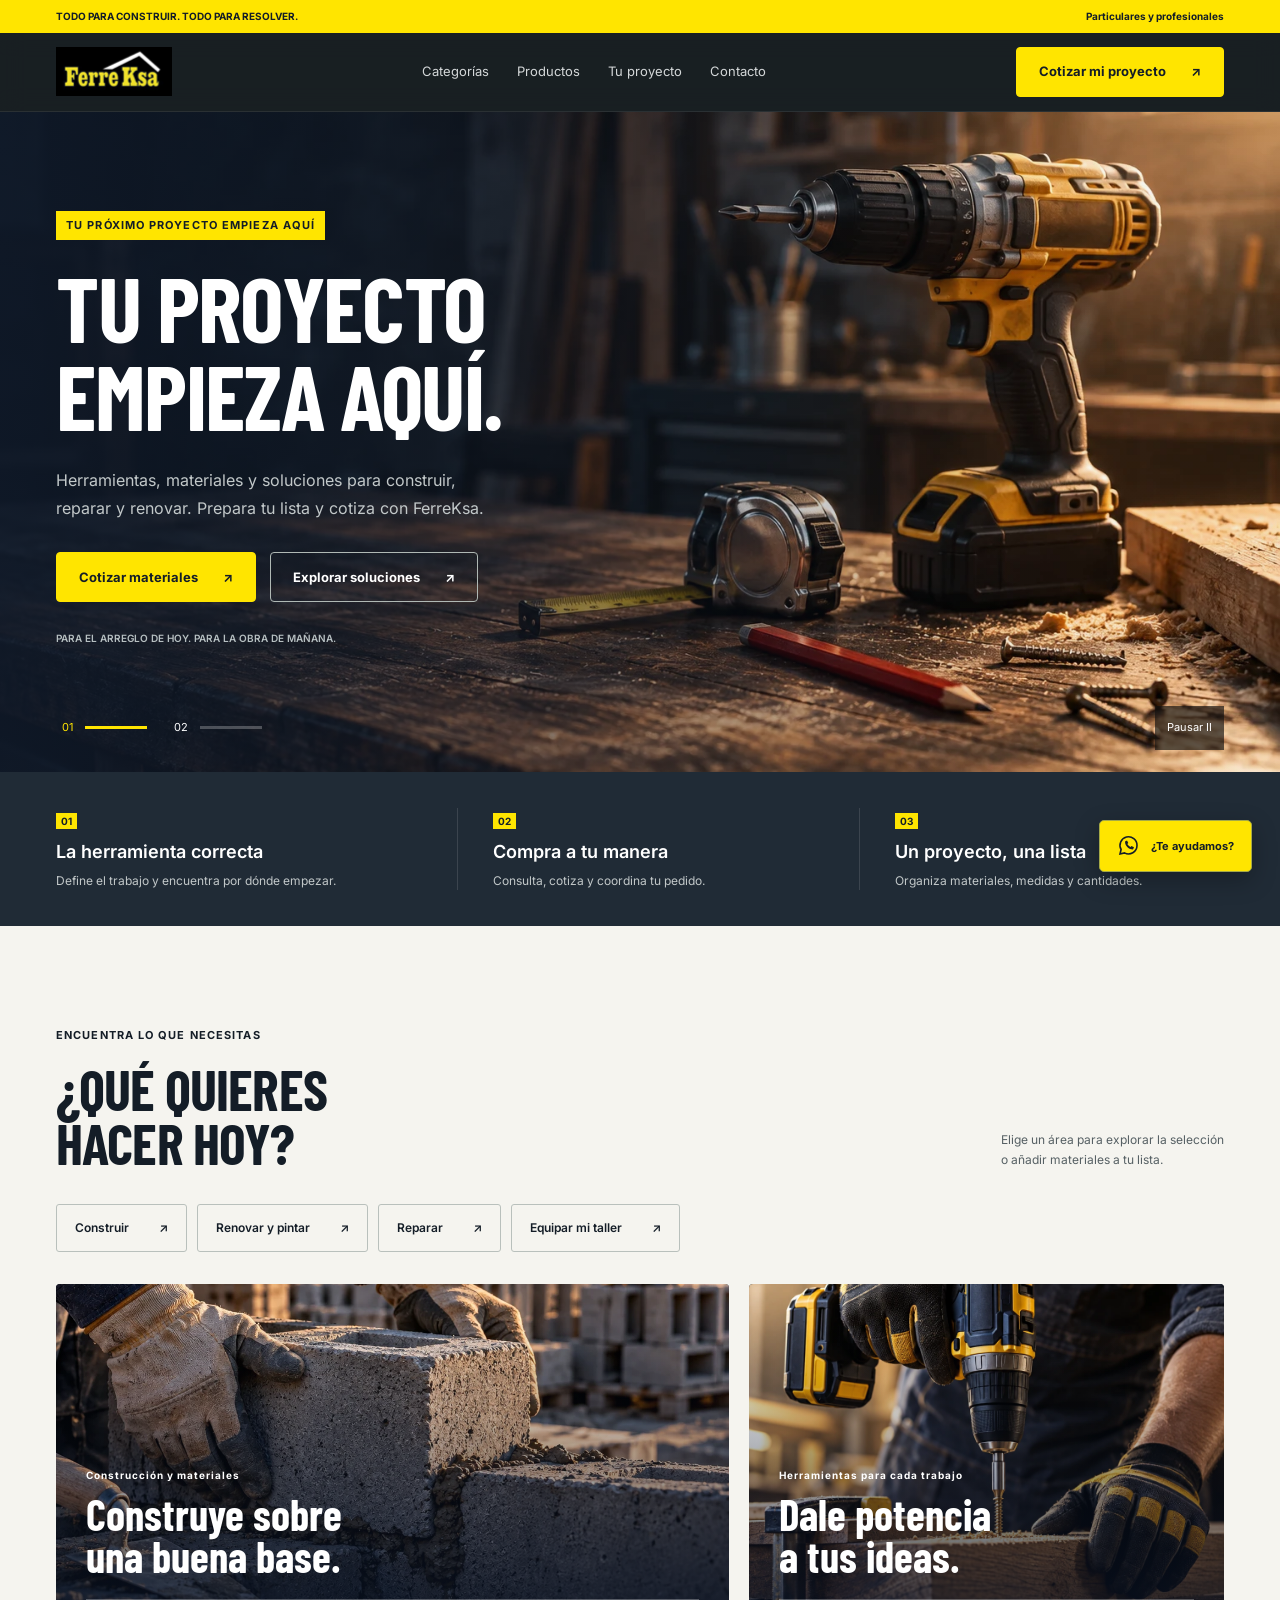
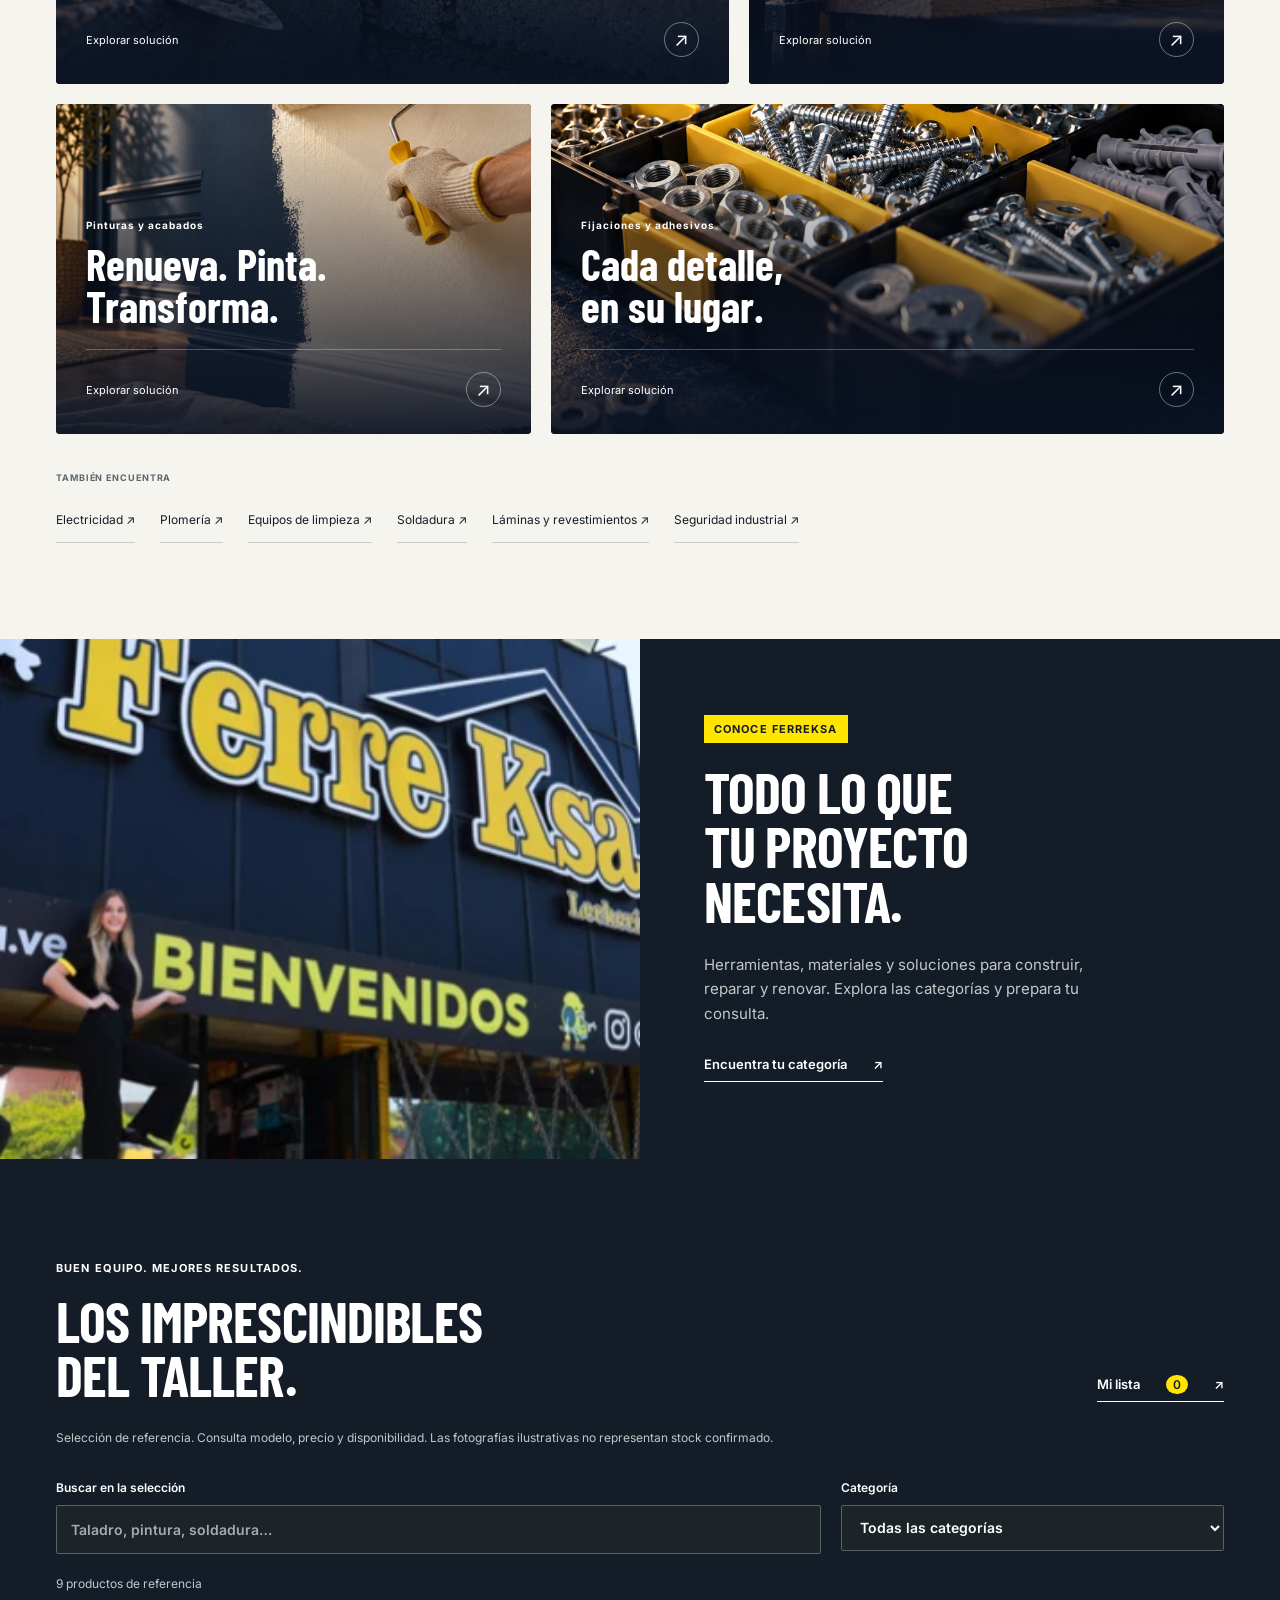
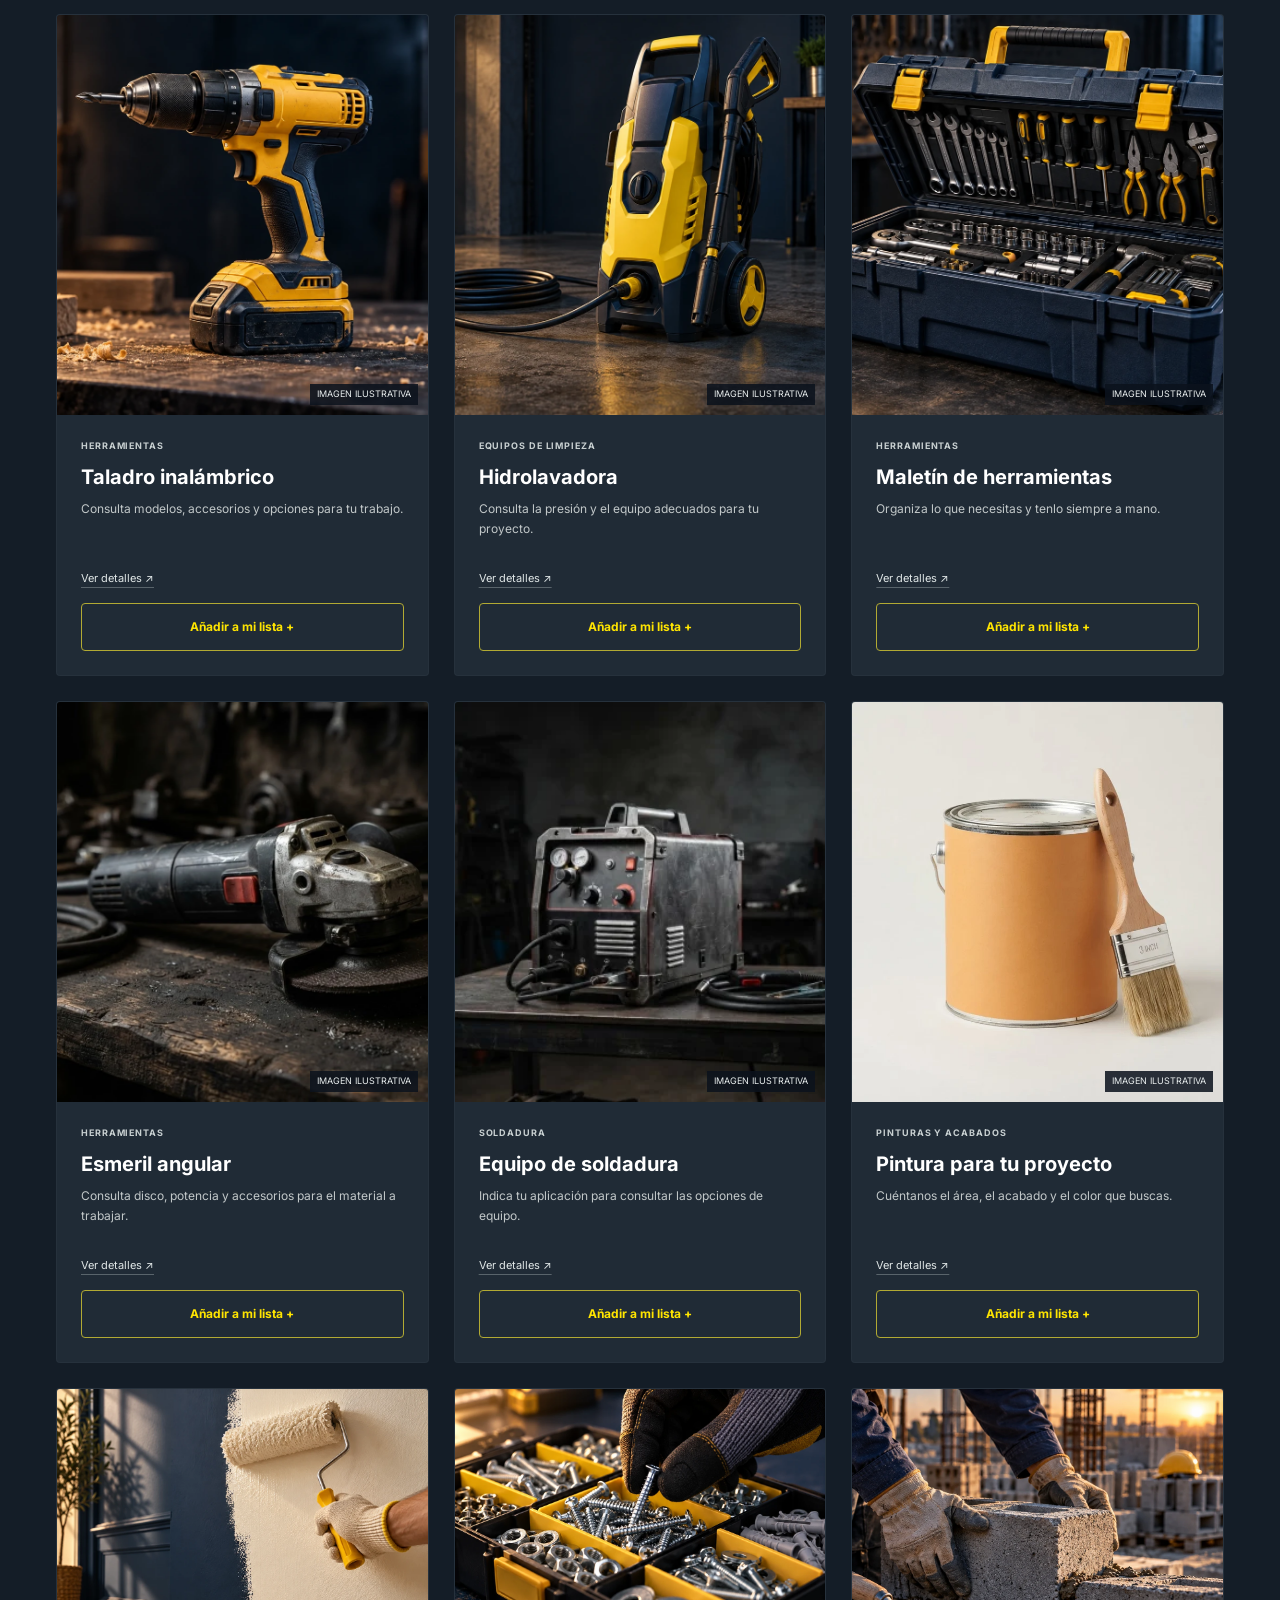
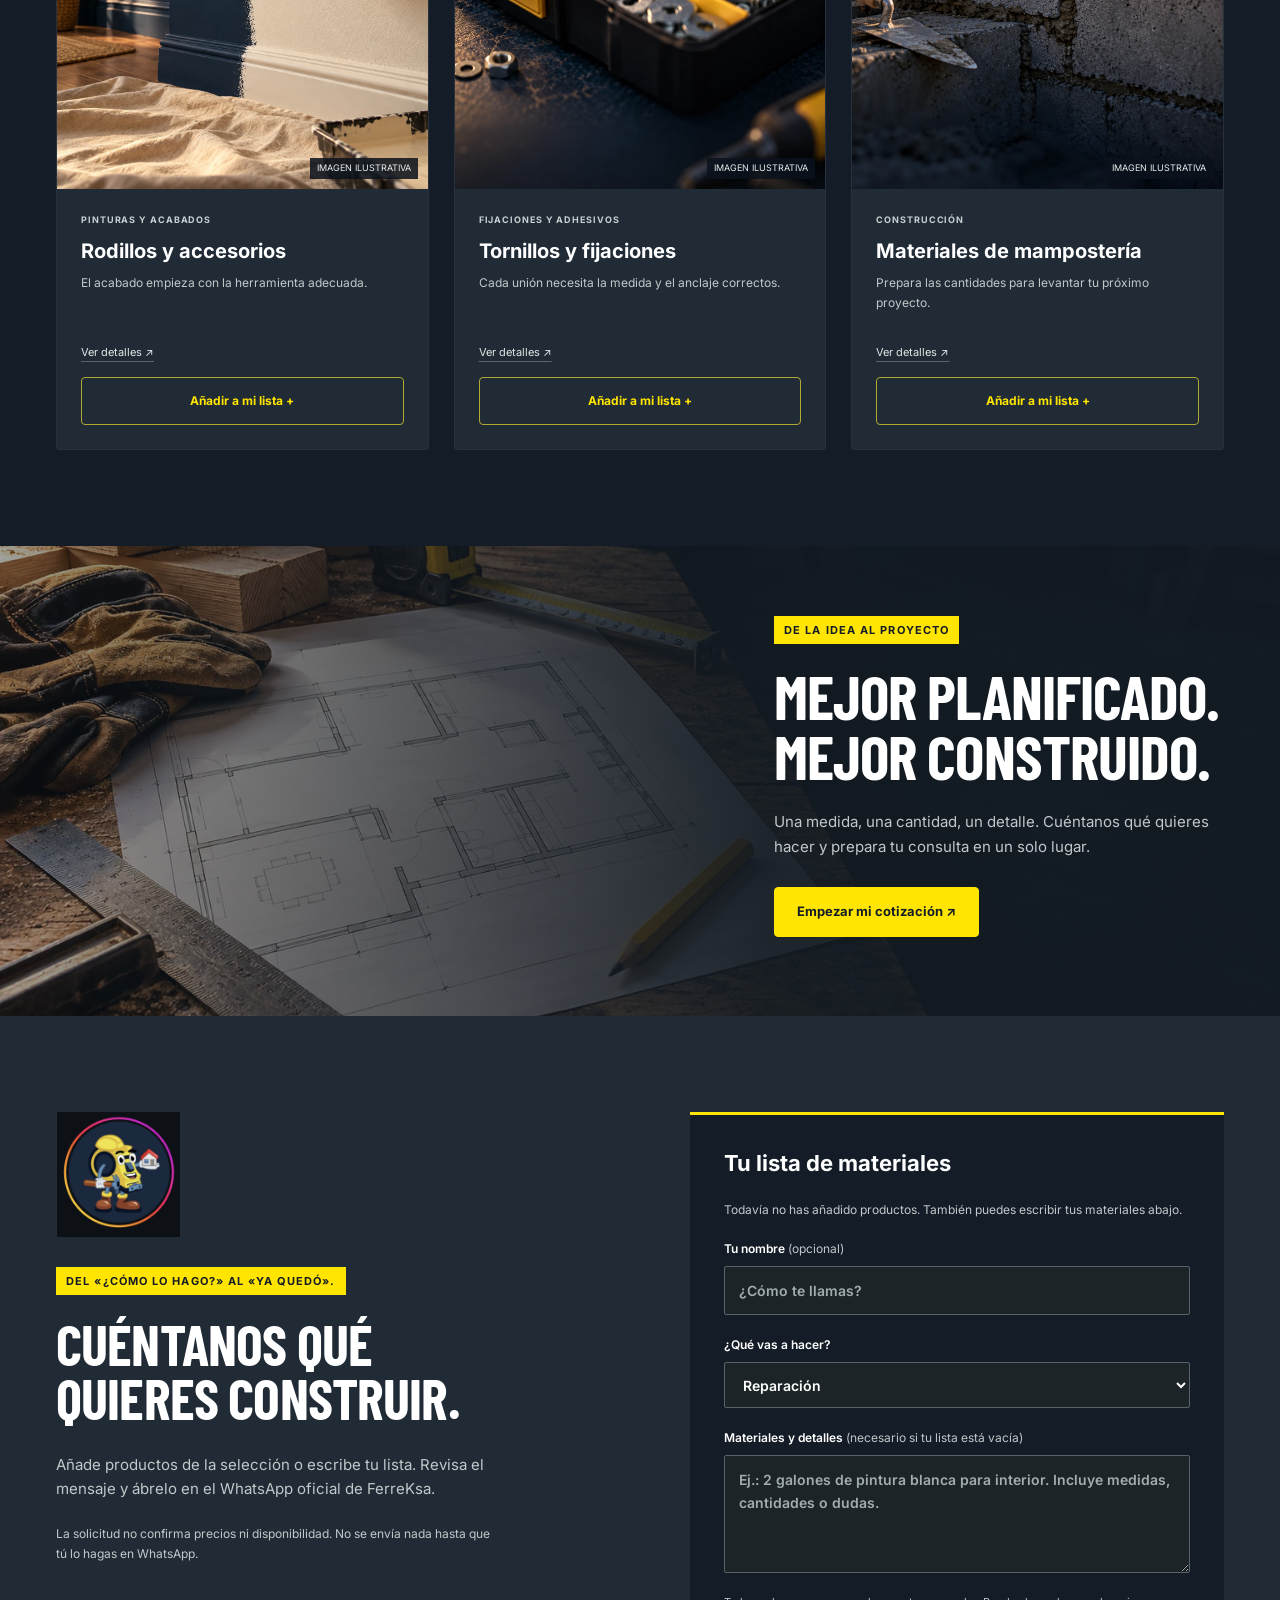
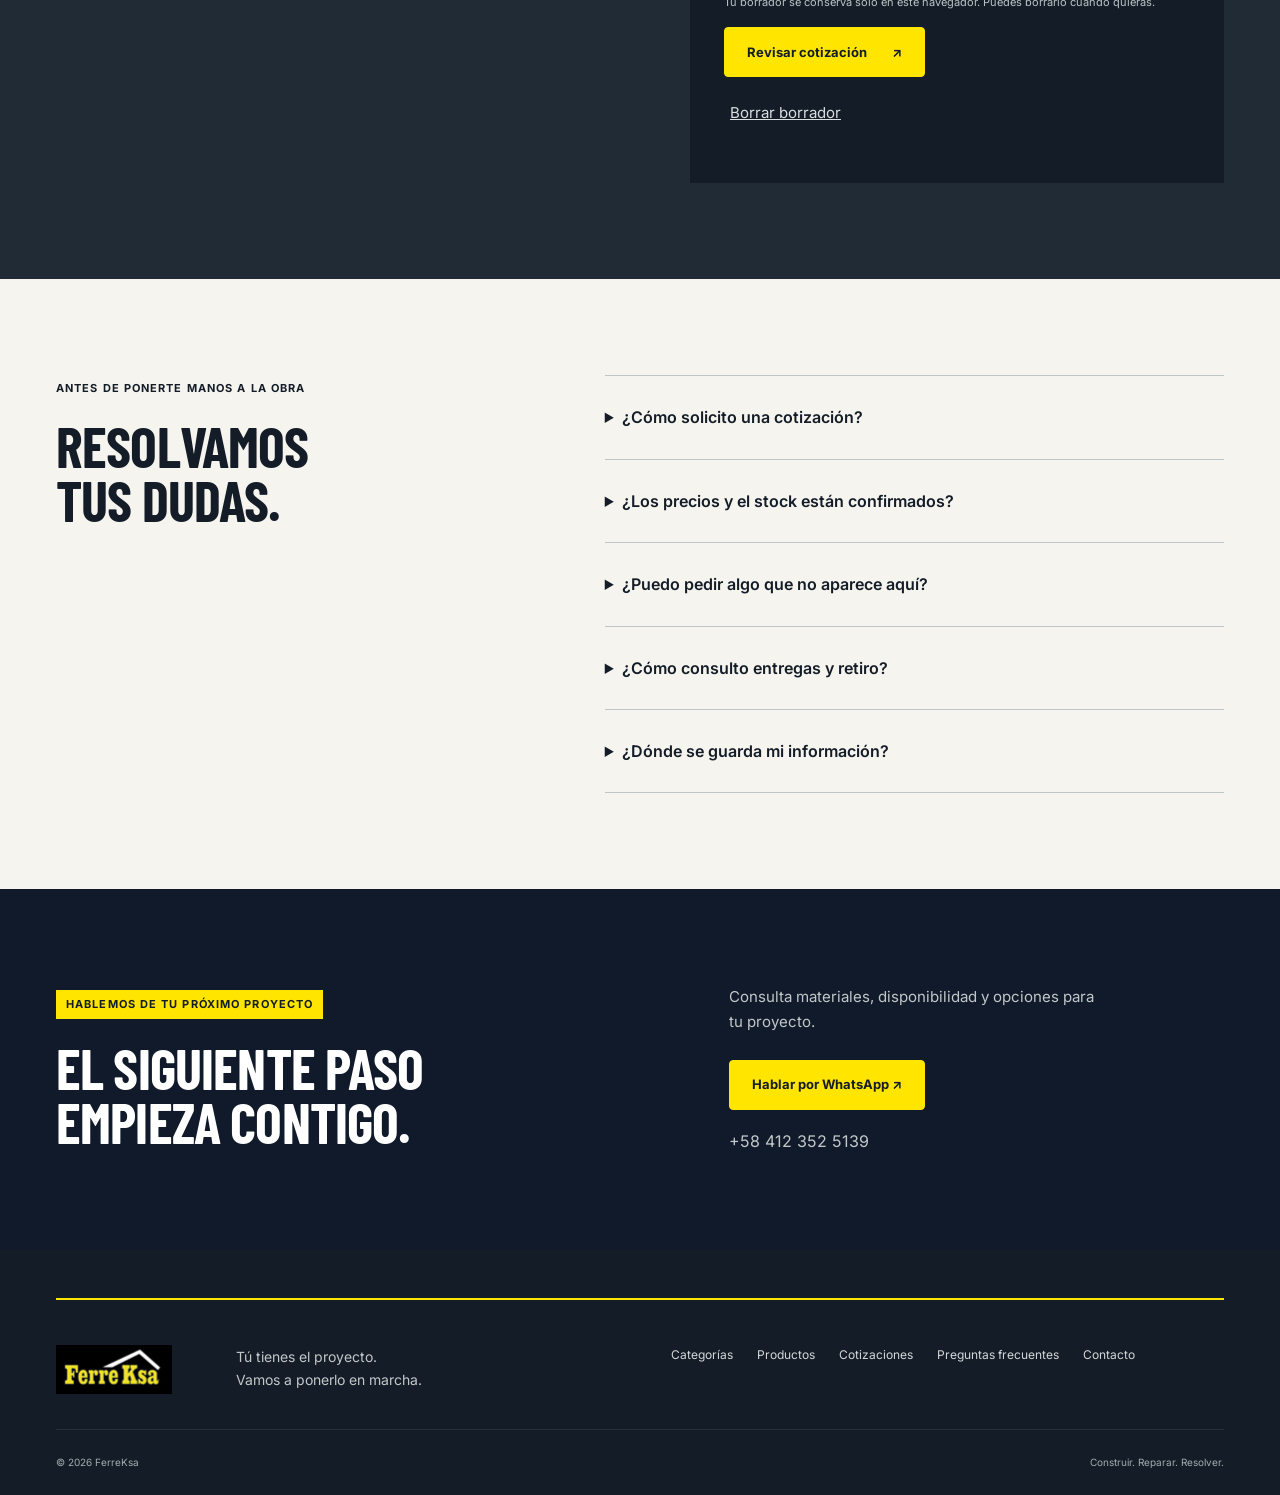
==== index.html @ 4acc730b "Publicar landing FerreKsa" ====
<!doctype html>
<html lang="es">
<head>
<meta charset="UTF-8"><meta name="viewport" content="width=device-width,initial-scale=1">
<title>FerreKsa · Herramientas y materiales para tu proyecto</title>
<meta name="description" content="Explora herramientas, materiales y categorías de FerreKsa. Prepara tu lista y solicita una cotización por WhatsApp para construir, reparar o renovar.">
<meta name="theme-color" content="#171f24"><link rel="canonical" href="https://lordjeferies.github.io/abraxasxferreksa/">
<meta property="og:type" content="website"><meta property="og:locale" content="es_VE"><meta property="og:title" content="FerreKsa · Manos a la obra"><meta property="og:description" content="Las herramientas correctas. Los materiales que necesitas. Prepara tu proyecto con FerreKsa."><meta property="og:url" content="https://lordjeferies.github.io/abraxasxferreksa/"><meta property="og:image" content="https://lordjeferies.github.io/abraxasxferreksa/assets/hero.webp"><meta name="twitter:card" content="summary_large_image">
<link rel="icon" href="assets/logo.webp"><link rel="preload" as="image" href="assets/hero.webp"><link rel="stylesheet" href="assets/fonts.css"><link rel="stylesheet" href="styles.css">
<script type="application/ld+json">{"@context":"https://schema.org","@type":"Organization","name":"FerreKsa","url":"https://lordjeferies.github.io/abraxasxferreksa/","logo":"https://lordjeferies.github.io/abraxasxferreksa/assets/logo.webp","contactPoint":{"@type":"ContactPoint","telephone":"+584123525139","contactType":"sales","availableLanguage":"Spanish"}}</script>
<script src="config.js" defer></script><script src="app.js" defer></script>
</head>
<body>
<a class="skip" href="#contenido">Saltar al contenido</a>
<div class="servicebar"><div class="wrap"><span>TODO PARA CONSTRUIR. TODO PARA RESOLVER.</span><span>Particulares y profesionales</span></div></div>
<header><div class="wrap nav"><a class="brand" href="#inicio" aria-label="FerreKsa, inicio"><img src="assets/logo.webp" width="116" height="49" alt="FerreKsa"></a><button id="menu-toggle" class="menu-toggle" aria-expanded="false" aria-controls="main-nav">Menú <span aria-hidden="true">☰</span></button><nav id="main-nav" aria-label="Principal"><a href="#categorias">Categorías</a><a href="#productos">Productos</a><a href="#proyecto">Tu proyecto</a><a href="#contacto">Contacto</a></nav><a class="button nav-cta" href="#cotizar">Cotizar mi proyecto <span aria-hidden="true">↗</span></a></div></header>
<main id="contenido">
<section class="hero" id="inicio" aria-roledescription="carrusel" aria-label="Ideas para tu próximo proyecto">
<div class="slides">
<article class="slide active" id="slide-1" aria-roledescription="diapositiva" aria-label="1 de 2: Manos a la obra"><img class="hero-photo" src="assets/hero.webp" width="1536" height="1024" alt="Taladro y herramientas sobre una mesa de trabajo, imagen ilustrativa" fetchpriority="high"><div class="hero-shade"></div><div class="wrap hero-inner"><div class="hero-copy"><span class="eyebrow yellow">TU PRÓXIMO PROYECTO EMPIEZA AQUÍ</span><h1>TU PROYECTO<br>EMPIEZA AQUÍ.</h1><p>Herramientas, materiales y soluciones para construir, reparar y renovar. Prepara tu lista y cotiza con FerreKsa.</p><div class="actions"><a class="button" href="#cotizar">Cotizar materiales <span aria-hidden="true">↗</span></a><a class="button outline" href="#categorias">Explorar soluciones <span aria-hidden="true">↗</span></a></div><small>PARA EL ARREGLO DE HOY. PARA LA OBRA DE MAÑANA.</small></div></div></article>
<article class="slide luka-cinematic" id="slide-2" aria-roledescription="diapositiva" aria-label="2 de 2: Tu proyecto, con Luka" hidden><img class="hero-photo" src="assets/luka-cinematico.webp" width="1536" height="864" alt="Luka, mascota de FerreKsa, integrado en una escena cinematográfica de taller generada con IA"><div class="hero-shade second-shade"></div><div class="wrap hero-inner second-inner"><div class="hero-copy"><span class="eyebrow yellow">CON LUKA, MANOS A LA OBRA</span><h2>TU IDEA.<br>BUEN EQUIPO.</h2><p>¿Una reparación o un proyecto completo? Empieza por una buena lista de materiales.</p><a class="button" href="#cotizar">Preparar mi lista <span aria-hidden="true">↗</span></a></div></div></article>
</div>
<div class="wrap carousel-bar"><div class="slide-tabs" role="group" aria-label="Elegir banner"><button class="slide-tab" data-slide="0" aria-label="Mostrar banner 1: Manos a la obra" aria-pressed="true">01 <span></span></button><button class="slide-tab" data-slide="1" aria-label="Mostrar banner 2: Luka" aria-pressed="false">02 <span></span></button></div><button class="pause" id="pause-slides" aria-label="Pausar banners">Pausar <span aria-hidden="true">Ⅱ</span></button></div>
</section>
<section class="benefits" aria-label="Cómo empezar"><div class="wrap benefit-grid"><div><span class="number">01</span><h2>La herramienta correcta</h2><p>Define el trabajo y encuentra por dónde empezar.</p></div><div><span class="number">02</span><h2>Compra a tu manera</h2><p>Consulta, cotiza y coordina tu pedido.</p></div><div><span class="number">03</span><h2>Un proyecto, una lista</h2><p>Organiza materiales, medidas y cantidades.</p></div></div></section>

<section class="categories light section" id="categorias"><div class="wrap"><div class="section-head"><div><span class="eyebrow">ENCUENTRA LO QUE NECESITAS</span><h2>¿QUÉ QUIERES<br>HACER HOY?</h2></div><p>Elige un área para explorar la selección<br>o añadir materiales a tu lista.</p></div><div class="project-choices" role="group" aria-label="Explorar por proyecto"><button type="button" data-intent="construir" aria-pressed="false">Construir <span>↗</span></button><button type="button" data-intent="renovar" aria-pressed="false">Renovar y pintar <span>↗</span></button><button type="button" data-intent="reparar" aria-pressed="false">Reparar <span>↗</span></button><button type="button" data-intent="taller" aria-pressed="false">Equipar mi taller <span>↗</span></button></div><div id="category-grid" class="category-grid editorial-categories"></div><div class="more-categories"><span class="eyebrow">TAMBIÉN ENCUENTRA</span><div id="category-links"></div></div><noscript><p>Herramientas, pinturas, electricidad, plomería, construcción, limpieza, soldadura, revestimientos, fijaciones y seguridad industrial. <a href="https://wa.me/584123525139">Consulta por WhatsApp</a>.</p></noscript></div></section>
<section class="store" aria-labelledby="tienda-title"><img src="assets/tienda.webp" width="760" height="540" alt="Fachada de FerreKsa, fotografía del material original" loading="lazy"><div><span class="eyebrow yellow">CONOCE FERREKSA</span><h2 id="tienda-title">TODO LO QUE<br>TU PROYECTO<br>NECESITA.</h2><p>Herramientas, materiales y soluciones para construir, reparar y renovar. Explora las categorías y prepara tu consulta.</p><a class="text-link" href="#categorias">Encuentra tu categoría <span aria-hidden="true">↗</span></a></div></section><section class="products section" id="productos"><div class="wrap"><div class="section-head"><div><span class="eyebrow">BUEN EQUIPO. MEJORES RESULTADOS.</span><h2>LOS IMPRESCINDIBLES<br>DEL TALLER.</h2></div><a class="text-link" href="#cotizar">Mi lista <span id="list-count">0</span> <span aria-hidden="true">↗</span></a></div><p class="catalog-note">Selección de referencia. Consulta modelo, precio y disponibilidad. Las fotografías ilustrativas no representan stock confirmado.</p><div class="filter-tools"><label class="search-label" for="search">Buscar en la selección<input id="search" type="search" placeholder="Taladro, pintura, soldadura…" autocomplete="off"></label><label for="category-filter">Categoría<select id="category-filter"><option value="all">Todas las categorías</option></select></label></div><div id="intent-summary" class="intent-summary" hidden><span></span><button type="button" id="clear-intent">Ver toda la selección ×</button></div><p id="result-count" class="result-count" role="status" aria-live="polite"></p><div id="product-grid" class="product-grid"></div><div id="empty-state" class="empty-state" hidden><h3>No hay productos de referencia en esta selección.</h3><p>Puedes escribir el material que necesitas y consultar sus opciones.</p><a href="#cotizar" class="button">Consultar otro material ↗</a><button type="button" class="button outline" id="reset-filters">Ver toda la selección</button></div></div></section>
<section class="project-banner" id="proyecto"><img src="assets/proyecto.webp" width="1536" height="1024" alt="Planificación de materiales sobre una mesa de trabajo, fotografía ilustrativa" loading="lazy"><div class="wrap"><div><span class="eyebrow yellow">DE LA IDEA AL PROYECTO</span><h2>MEJOR PLANIFICADO.<br>MEJOR CONSTRUIDO.</h2><p>Una medida, una cantidad, un detalle. Cuéntanos qué quieres hacer y prepara tu consulta en un solo lugar.</p><a href="#cotizar" class="button">Empezar mi cotización ↗</a></div></div></section>
<section class="quote section" id="cotizar"><div class="wrap quote-layout"><div class="quote-intro"><img src="assets/mascota.webp" alt="Luka, mascota de FerreKsa" width="150" height="150" loading="lazy"><span class="eyebrow yellow">DEL «¿CÓMO LO HAGO?» AL «YA QUEDÓ».</span><h2>CUÉNTANOS QUÉ<br>QUIERES CONSTRUIR.</h2><p>Añade productos de la selección o escribe tu lista. Revisa el mensaje y ábrelo en el WhatsApp oficial de FerreKsa.</p><p class="muted">La solicitud no confirma precios ni disponibilidad. No se envía nada hasta que tú lo hagas en WhatsApp.</p></div><form id="quote-form"><h3>Tu lista de materiales</h3><div id="quote-items"></div><p id="quote-empty">Todavía no has añadido productos. También puedes escribir tus materiales abajo.</p><label for="customer-name">Tu nombre <span>(opcional)</span><input id="customer-name" name="name" maxlength="80" autocomplete="name" placeholder="¿Cómo te llamas?"></label><label for="project-type">¿Qué vas a hacer?<select id="project-type" name="project"><option>Reparación</option><option>Remodelación</option><option>Construcción</option><option>Trabajo profesional</option><option>Otro proyecto</option></select></label><label for="materials">Materiales y detalles <span>(necesario si tu lista está vacía)</span><textarea id="materials" name="materials" rows="4" maxlength="3000" placeholder="Ej.: 2 galones de pintura blanca para interior. Incluye medidas, cantidades o dudas."></textarea></label><p class="privacy">Tu borrador se conserva solo en este navegador. Puedes borrarlo cuando quieras.</p><button class="button" type="submit">Revisar cotización <span aria-hidden="true">↗</span></button><button class="clear-list" id="clear-draft" type="button">Borrar borrador</button><p id="form-status" role="status" aria-live="polite"></p></form></div></section>
<section class="faq light section" id="preguntas"><div class="wrap faq-layout"><div><span class="eyebrow">ANTES DE PONERTE MANOS A LA OBRA</span><h2>RESOLVAMOS<br>TUS DUDAS.</h2></div><div><details><summary>¿Cómo solicito una cotización?</summary><p>Añade los productos o escribe tu lista con cantidades y especificaciones. Revisa el mensaje y abre WhatsApp para enviarlo a FerreKsa.</p></details><details><summary>¿Los precios y el stock están confirmados?</summary><p>Esta selección es orientativa. El equipo debe confirmar marca, modelo, disponibilidad y precio antes de concretar tu compra.</p></details><details><summary>¿Puedo pedir algo que no aparece aquí?</summary><p>Sí. Escribe el nombre, la cantidad y las medidas en «Materiales y detalles». Puedes consultar cualquier material sin encontrarlo antes en la selección.</p></details><details><summary>¿Cómo consulto entregas y retiro?</summary><p>Indica tu zona en el mensaje y consulta las opciones, condiciones y horarios directamente con FerreKsa.</p></details><details><summary>¿Dónde se guarda mi información?</summary><p>El borrador se guarda en este navegador, sin enviarse a un servidor. Al abrir WhatsApp, el mensaje se comparte con ese servicio. «Borrar borrador» elimina los datos guardados en este dispositivo.</p></details></div></div></section>
<section id="contacto" class="contact section"><div class="wrap contact-layout"><div><span class="eyebrow yellow">HABLEMOS DE TU PRÓXIMO PROYECTO</span><h2>EL SIGUIENTE PASO<br>EMPIEZA CONTIGO.</h2></div><div><p>Consulta materiales, disponibilidad y opciones para tu proyecto.</p><a class="button whatsapp-direct" href="https://wa.me/584123525139" target="_blank" rel="noopener noreferrer">Hablar por WhatsApp ↗</a><a class="phone" href="tel:+584123525139">+58 412 352 5139</a></div></div></section>
</main>
<footer><div class="wrap"><div class="footer-top"><a class="brand" href="#inicio"><img src="assets/logo.webp" alt="FerreKsa, inicio" width="116" height="49" loading="lazy"></a><p>Tú tienes el proyecto.<br>Vamos a ponerlo en marcha.</p><nav aria-label="Pie de página"><a href="#categorias">Categorías</a><a href="#productos">Productos</a><a href="#cotizar">Cotizaciones</a><a href="#preguntas">Preguntas frecuentes</a><a href="#contacto">Contacto</a></nav></div><div class="footer-bottom"><span>© 2026 FerreKsa</span><span>Construir. Reparar. Resolver.</span></div></div></footer>
<a class="floating-whatsapp" href="https://wa.me/584123525139" target="_blank" rel="noopener noreferrer" aria-label="Consultar por WhatsApp"><svg width="24" height="24" viewBox="0 0 24 24" aria-hidden="true" fill="none"><path d="M20 11.5a8.5 8.5 0 0 1-12.5 7.4L3 20l1.1-4.5A8.5 8.5 0 1 1 20 11.5Z" stroke="currentColor" stroke-width="1.6"/><path d="M8 7.5c0 4.5 4 8 8 8l1-2.2-2.5-1.2-1 1a9 9 0 0 1-3.2-3.2l1-1L10 6.5 8 7.5Z" fill="currentColor"/></svg><span>¿Te ayudamos?</span></a><button type="button" id="back-top" class="back-top" aria-label="Volver arriba" hidden>↑</button><a href="#cotizar" class="mobile-quote">Cotizar mi proyecto <span aria-hidden="true">↗</span></a>
<dialog id="product-dialog" aria-labelledby="product-dialog-title"><button class="product-dialog-close dialog-close" aria-label="Cerrar producto" type="button">✕</button><img id="detail-image" width="600" height="400" alt=""><span id="detail-category" class="eyebrow"></span><h2 id="product-dialog-title"></h2><p id="detail-description"></p><div class="detail-guidance"><h3>Para encontrar la opción adecuada</h3><p id="detail-guidance"></p></div><p class="privacy">Imagen de referencia. Modelo, precio y disponibilidad sujetos a confirmación.</p><button type="button" id="detail-add" class="button">Añadir a mi cotización +</button><p id="detail-status" role="status" aria-live="polite"></p></dialog><dialog id="quote-dialog" aria-labelledby="dialog-title"><button class="dialog-close" aria-label="Cerrar revisión" type="button">✕</button><span class="eyebrow">UN ÚLTIMO VISTAZO</span><h2 id="dialog-title">Revisa tu solicitud</h2><p>Comprueba cantidades y detalles antes de continuar.</p><pre id="quote-preview"></pre><div class="dialog-actions"><a class="button" id="send-whatsapp" href="https://wa.me/584123525139" target="_blank" rel="noopener noreferrer">Abrir WhatsApp ↗</a><button class="button secondary" id="copy-quote" type="button">Copiar texto</button><button class="button secondary" id="download-quote" type="button">Descargar lista</button></div><p class="privacy">Abrir WhatsApp no significa que se haya enviado la solicitud.</p><p id="dialog-status" role="status" aria-live="polite"></p></dialog>
<div class="toast" role="status" aria-live="polite" id="toast"></div>
<noscript><div class="noscript">Para preparar una lista interactiva activa JavaScript. También puedes <a href="https://wa.me/584123525139">consultar directamente por WhatsApp</a>.</div></noscript>
</body></html>
---- assets/fonts.css ----
@font-face {
  font-family: 'Barlow Condensed';
  font-style: normal;
  font-weight: 700;
  font-display: swap;
  src: url(./font-0.ttf) format('truetype');
}
@font-face {
  font-family: 'Inter';
  font-style: normal;
  font-weight: 400;
  font-display: swap;
  src: url(./font-1.ttf) format('truetype');
}
@font-face {
  font-family: 'Inter';
  font-style: normal;
  font-weight: 500;
  font-display: swap;
  src: url(./font-2.ttf) format('truetype');
}
@font-face {
  font-family: 'Inter';
  font-style: normal;
  font-weight: 600;
  font-display: swap;
  src: url(./font-3.ttf) format('truetype');
}
@font-face {
  font-family: 'Inter';
  font-style: normal;
  font-weight: 700;
  font-display: swap;
  src: url(./font-4.ttf) format('truetype');
}
---- styles.css ----
:root{--ink:#191f23;--navy:#151c2c;--panel:#252d30;--yellow:#ffdb16;--paper:#f5f4ef;--white:#fff;--muted:#c2c8c9;--line:#465053}*{box-sizing:border-box}html{scroll-behavior:smooth;scroll-padding-top:100px}body{margin:0;background:var(--ink);color:#fff;font:15px/1.65 Inter,Arial,sans-serif}button,input,textarea,select{font:inherit}button,a,input,textarea,select{-webkit-tap-highlight-color:transparent}button,a{touch-action:manipulation}button{cursor:pointer}a{color:inherit;text-decoration:none}img{display:block;max-width:100%;object-fit:cover}h1,h2,h3,p{margin:0}h1,h2{font-family:'Barlow Condensed','Arial Narrow',Impact,sans-serif;font-weight:700;line-height:.96;letter-spacing:-.015em}h2{font-size:clamp(42px,4.4vw,68px)}h3{line-height:1.3}p{color:var(--muted)}:focus-visible{outline:3px solid var(--yellow);outline-offset:5px}.light :focus-visible{outline-color:#1c4fb3}[hidden]{display:none!important}.wrap{width:min(1280px,calc(100% - 112px));margin:auto}.section{padding:96px 0}.eyebrow{display:inline-block;font-size:11px;font-weight:700;letter-spacing:.07em;line-height:1.5;margin-bottom:22px}.yellow{background:var(--yellow);color:var(--ink);padding:6px 10px}.button{display:inline-flex;align-items:center;justify-content:center;gap:22px;min-height:48px;border:1px solid var(--yellow);border-radius:2px;padding:12px 22px;background:var(--yellow);color:var(--ink);font-size:13px;font-weight:700;line-height:1.5;transition:background .2s,transform .2s}.button:hover{background:#ffe65b;transform:translateY(-2px)}.outline{background:transparent;color:var(--yellow)}.outline:hover{color:var(--ink)}.secondary{background:transparent;border-color:#7b8588;color:inherit}.secondary:hover{background:#30393d}.text-link{font-size:13px;font-weight:600;border-bottom:1px solid currentColor;padding-bottom:6px;display:inline-flex;gap:26px;align-items:center}.text-link:hover{color:var(--yellow)}.servicebar{background:var(--yellow);color:var(--ink);font-size:10px;font-weight:700}.servicebar .wrap{display:flex;justify-content:space-between;padding:8px 0}header{position:sticky;top:0;background:rgba(25,31,35,.97);backdrop-filter:blur(12px);z-index:20;border-bottom:1px solid #ffffff14}.nav{min-height:78px;display:flex;align-items:center;justify-content:space-between;gap:35px}.brand img{object-fit:contain;width:116px;height:49px}nav{display:flex;gap:28px}nav a{font-size:13px;color:#d4d8d9}nav a:hover{color:var(--yellow)}.nav-cta{min-height:42px}.menu-toggle{display:none}.skip{position:fixed;left:12px;top:0;z-index:100;background:var(--yellow);color:var(--ink);padding:10px;transform:translateY(-120%)}.skip:focus{transform:translateY(0)}.hero{position:relative;background:#141a1f}.slides{position:relative}.slide{position:relative;min-height:660px;overflow:hidden;animation:fade .6s ease both}.hero-photo,.hero-shade{position:absolute;inset:0;width:100%;height:100%}.hero-photo{object-position:center}.hero-shade{background:linear-gradient(90deg,rgba(12,19,25,.78),rgba(12,19,25,.15) 75%)}.hero-inner{position:relative;min-height:660px;display:flex;align-items:center;padding:66px 0 100px}.hero-copy{max-width:590px}.hero h1{font-size:clamp(88px,8.4vw,132px);margin-bottom:28px}.hero-copy p{max-width:440px;font-size:15px;margin-bottom:30px}.actions{display:flex;gap:14px;flex-wrap:wrap}.hero-copy small{display:block;font-size:10px;font-weight:600;margin-top:28px;color:#b7c0c2}.hero h2{font-size:clamp(62px,6.4vw,96px);margin-bottom:24px}.second-inner{justify-content:space-between;gap:40px}.second-shade{background:linear-gradient(90deg,rgba(16,23,31,.88),rgba(16,23,31,.38))}.luka-lockup{display:flex;flex-direction:column;align-items:center;gap:24px;padding-right:40px}.slide-logo{width:220px;height:auto;object-fit:contain}.luka{width:300px;height:300px;object-fit:contain;filter:drop-shadow(0 12px 30px #0006)}.carousel-bar{position:absolute;bottom:22px;left:0;right:0;display:flex;align-items:center;justify-content:space-between}.slide-tabs{display:flex;gap:15px}.slide-tab,.pause{border:0;background:transparent;color:#fff;min-width:48px;min-height:44px;font-size:11px;display:flex;align-items:center;gap:12px}.slide-tab span{display:block;width:62px;height:2px;background:#ffffff55}.slide-tab[aria-pressed=true] span{background:var(--yellow)}.slide-tab[aria-pressed=true]{color:var(--yellow)}.pause{padding:8px 12px;background:#111a;gap:15px}.benefits{background:var(--panel);padding:36px 0}.benefit-grid{display:grid;grid-template-columns:repeat(3,1fr);gap:36px}.benefit-grid>div+div{border-left:1px solid #ffffff1f;padding-left:35px}.number{display:inline-block;background:var(--yellow);color:var(--ink);font:700 10px Inter,sans-serif;padding:2px 5px;margin-bottom:10px}.benefits h2{font:600 18px/1.4 Inter,sans-serif;letter-spacing:0;margin-bottom:7px}.benefits p{font-size:12px}.store{display:grid;grid-template-columns:1fr 1fr}.store>img{width:100%;height:520px;object-position:center 35%}.store>div{padding:60px max(56px,calc((100vw - 1280px)/2));padding-left:64px;align-self:center}.store h2{margin-bottom:25px}.store p{max-width:410px;margin-bottom:25px}.light{background:var(--paper);color:var(--ink)}.light p{color:#566064}.section-head{display:flex;justify-content:space-between;gap:32px;align-items:flex-end;margin-bottom:38px}.section-head .eyebrow{margin-bottom:18px}.section-head p{font-size:12px}.category-grid{display:grid;grid-template-columns:repeat(5,1fr);gap:14px}.category-card{appearance:none;text-align:left;background:white;color:var(--ink);border:1px solid #e7e8e3;min-height:178px;padding:22px;display:flex;flex-direction:column;align-items:flex-start;transition:background .2s,transform .2s}.category-card:hover{background:var(--yellow);transform:translateY(-3px)}.category-card .category-no{font:700 37px/.95 'Barlow Condensed',Impact,sans-serif;color:#8c9392;margin-bottom:22px}.category-card strong{font-size:13px;line-height:1.35;min-height:36px}.category-card .arrow{font-size:11px;color:#586267;display:flex;justify-content:space-between;gap:12px;width:100%;margin-top:15px}.category-card:hover .category-no{color:var(--ink)}.catalog-note{font-size:12px;max-width:800px;margin:-12px 0 30px}.filter-tools{display:grid;grid-template-columns:2fr 1fr;gap:20px;margin-bottom:20px}label{font-size:12px;font-weight:600;display:block}input,textarea,select{display:block;width:100%;color:inherit;background:#1c2428;border:1px solid #566368;border-radius:2px;padding:12px 14px;margin-top:7px;min-height:46px;font-size:14px}select{color-scheme:dark}input::placeholder,textarea::placeholder{color:#a2adaf}textarea{resize:vertical}label span{font-weight:400;color:#c0c7c9}.result-count{font-size:12px;margin-bottom:20px}.product-grid{display:grid;grid-template-columns:repeat(3,1fr);gap:25px}.product-card{background:var(--panel);display:flex;flex-direction:column;border:1px solid #ffffff07}.product-card>figure{margin:0;position:relative;overflow:hidden}.product-card img{width:100%;aspect-ratio:1.5;object-fit:cover;transition:transform .35s}.product-card:hover img{transform:scale(1.035)}.product-card figcaption{position:absolute;bottom:10px;right:10px;background:#0b121cdb;padding:3px 7px;font-size:9px;color:#e9eeee}.product-copy{padding:24px;display:flex;flex-direction:column;flex:1}.product-copy .eyebrow{font-size:9px;color:#c8d0d1;margin-bottom:12px}.product-copy h3{font-size:19px;margin-bottom:9px}.product-copy p{font-size:12px;margin-bottom:24px;flex:1}.product-copy .button{width:100%;background:transparent;color:var(--yellow);border-color:#6a672d;font-size:12px}.product-copy .button:hover{background:var(--yellow);color:var(--ink)}#list-count{background:var(--yellow);color:#171f24;min-width:22px;text-align:center;border-radius:50%;font-size:12px}.empty-state{padding:40px;background:var(--panel);text-align:center}.empty-state p{margin:15px 0 25px}.empty-state .button{margin:6px}.project-banner{position:relative;overflow:hidden;min-height:470px}.project-banner>img{position:absolute;width:100%;height:100%;object-position:center}.project-banner:after{content:'';position:absolute;inset:0;background:linear-gradient(90deg,#121a2266,#121a22ef 60%)}.project-banner .wrap{position:relative;z-index:1;display:flex;justify-content:flex-end;padding:70px 0}.project-banner .wrap>div{max-width:555px}.project-banner h2{font-size:62px;margin-bottom:25px}.project-banner p{max-width:450px;margin-bottom:27px}.quote{background:var(--panel)}.quote-layout{display:grid;grid-template-columns:1fr 1fr;gap:100px;align-items:start}.quote-intro>img{width:125px;height:125px;object-fit:contain;margin-bottom:30px}.quote h2{margin-bottom:27px}.quote-intro p{max-width:435px;margin-bottom:22px}.muted{font-size:12px}#quote-form{background:var(--ink);padding:34px;border-top:3px solid var(--yellow)}#quote-form h3{font-size:22px;margin-bottom:22px}#quote-form label{margin:20px 0}.privacy{font-size:11px;color:#bac4c6;margin:16px 0}.clear-list{border:0;background:transparent;color:#d7dfe1;text-decoration:underline;margin:14px 0 0;min-height:44px;display:block}.quote-row{display:grid;grid-template-columns:1fr 76px 44px;align-items:center;gap:12px;border-bottom:1px solid #ffffff20;padding:12px 0}.quote-row strong{font-size:12px;line-height:1.4}.quote-row input{margin:0;padding:8px;width:76px}.quote-row label{margin:0!important}.remove-item{background:transparent;border:1px solid #596366;color:#ddd;min-height:44px}.remove-item:hover{background:#5e2424}#quote-empty{font-size:12px}#form-status{font-size:12px;margin-top:14px}#form-status.error{color:#ffbc9e}.faq-layout{display:grid;grid-template-columns:1fr 1.35fr;gap:90px}details{border-bottom:1px solid #bfc6c5;padding:20px 0}details:first-child{border-top:1px solid #bfc6c5}summary{cursor:pointer;font-size:16px;font-weight:600;padding:8px 25px 8px 0}details p{font-size:14px;margin:18px 0 8px}.contact{background:var(--navy)}.contact-layout{display:grid;grid-template-columns:1.2fr 1fr;gap:80px;align-items:center}.contact p{max-width:380px;margin-bottom:25px}.phone{display:block;font-size:16px;margin-top:18px;color:var(--muted)}footer{padding:48px 0 24px}.footer-top{border-top:2px solid var(--yellow);padding-top:35px;display:grid;grid-template-columns:140px 1fr 1.4fr;gap:40px;align-items:start}.footer-top p{font-size:12px}.footer-top nav{flex-wrap:wrap;gap:12px 24px}.footer-top nav a{font-size:12px}.footer-bottom{display:flex;justify-content:space-between;border-top:1px solid #ffffff16;padding-top:24px;margin-top:35px;font-size:10px;color:#a1acad}.mobile-quote{display:none}dialog{background:#1b2429;color:#fff;width:min(660px,calc(100% - 28px));border:1px solid #657177;border-top:3px solid var(--yellow);padding:35px;max-height:85dvh}dialog::backdrop{background:#000b;backdrop-filter:blur(4px)}dialog h2{font:700 29px/1.2 Inter,sans-serif;margin-bottom:15px}dialog>p{font-size:12px}.dialog-close{position:absolute;top:12px;right:12px;border:0;background:transparent;color:#fff;width:44px;height:44px}.dialog-actions{display:flex;gap:10px;flex-wrap:wrap}pre{font:13px/1.7 Inter,sans-serif;white-space:pre-wrap;overflow-wrap:anywhere;background:#111a20;padding:20px;max-height:38dvh;overflow:auto}.toast{position:fixed;bottom:26px;left:50%;transform:translateX(-50%);background:var(--yellow);color:var(--ink);padding:14px 22px;z-index:50;font-size:12px;max-width:90%;box-shadow:0 8px 30px #0006}.toast:empty{display:none}.noscript{padding:24px;background:var(--yellow);color:var(--ink)}@keyframes fade{from{opacity:0}to{opacity:1}}
@media(min-width:1600px){.slide,.hero-inner{min-height:750px}}@media(max-width:1050px){.wrap{width:calc(100% - 64px)}.nav{gap:22px}nav{gap:16px}.nav-cta{font-size:11px;padding:10px 14px}.category-grid{grid-template-columns:repeat(5,1fr);gap:10px}.category-card{padding:16px}.quote-layout{gap:40px}.store>div{padding:45px}.hero-copy{max-width:510px}.luka-lockup{padding:0}.luka{width:240px;height:240px}.slide-logo{width:180px}.faq-layout{gap:40px}.footer-top{grid-template-columns:130px 1fr}.footer-top nav{grid-column:1/-1}.project-banner h2{font-size:55px}}
@media(max-width:760px){.wrap{width:calc(100% - 40px)}.section{padding:60px 0}html{scroll-padding-top:78px}.servicebar .wrap{justify-content:center;font-size:8px}.servicebar span+span{display:none}.nav{min-height:65px;gap:14px;flex-wrap:wrap}.brand img{width:96px;height:42px}.nav-cta{margin-left:auto;min-height:40px;padding:9px 12px;font-size:10px;gap:8px}.menu-toggle{display:flex;align-items:center;gap:10px;background:transparent;color:#fff;border:1px solid #657174;min-height:42px;padding:8px 12px;font-size:11px;order:3}.nav>nav{display:none;width:100%;order:4;flex-direction:column;gap:0;padding-bottom:12px}.nav>nav.open{display:flex}.nav>nav a{padding:12px 8px;border-top:1px solid #ffffff18}.slide,.hero-inner{min-height:760px}.hero-photo{height:320px;object-position:65% center}.hero-shade{height:320px;background:linear-gradient(0deg,#141a1f,transparent 60%)}.hero-inner{padding:330px 0 90px;align-items:flex-start}.hero h1{font-size:81px;margin-bottom:20px}.hero-copy{width:100%;max-width:none}.hero .eyebrow{font-size:9px;margin-bottom:18px}.hero-copy p{font-size:13px;margin-bottom:23px;max-width:360px}.hero-copy small{font-size:8px;line-height:1.8;margin-top:20px}.actions{gap:10px}.actions .button{flex:1;white-space:nowrap;min-height:48px;font-size:11px;padding:12px 10px;gap:12px}.second-inner{padding-top:340px;min-height:760px}.hero h2{font-size:58px}.second-shade{height:100%;background:linear-gradient(0deg,#141a1f 53%,transparent)}.luka-lockup{position:absolute;top:22px;left:0;right:0;flex-direction:row;justify-content:center;gap:20px}.luka{width:205px;height:250px}.slide-logo{width:130px}.carousel-bar{bottom:16px}.slide-tab span{width:50px}.benefits{padding:26px 0}.benefit-grid{gap:22px;grid-template-columns:1fr}.benefit-grid>div{display:grid;grid-template-columns:32px 1fr;gap:4px 12px}.benefit-grid>div+div{padding:20px 0 0;border-left:0;border-top:1px solid #ffffff20}.number{grid-row:1/3;align-self:start;margin:3px 0 0;justify-self:start}.benefits h2{font-size:16px}.benefits p{font-size:12px}.store{grid-template-columns:1fr}.store>img{height:310px;object-position:center 30%}.store>div{padding:42px 20px 55px}.store h2{font-size:56px}.store p{font-size:13px;max-width:410px}.section-head{display:block;margin-bottom:28px}.section-head h2{font-size:46px}.section-head>p,.section-head>.text-link{margin-top:22px}.category-grid{grid-template-columns:repeat(2,1fr);gap:12px}.category-card{min-height:160px;padding:18px}.category-card .category-no{font-size:32px;margin-bottom:18px}.category-card strong{font-size:12px}.category-card .arrow{font-size:10px}.filter-tools{grid-template-columns:1fr;gap:16px}.catalog-note{font-size:11px;margin-top:0}.product-grid{grid-template-columns:repeat(2,minmax(0,1fr));gap:12px}.product-copy{padding:16px 12px}.product-copy h3{font-size:15px;overflow-wrap:anywhere}.product-copy .eyebrow{font-size:8px;min-height:24px}.product-copy p{font-size:11px;margin-bottom:16px}.product-copy .button{padding:9px 6px;font-size:10px;gap:5px;min-height:45px}.product-card img{aspect-ratio:1.1}.product-card figcaption{font-size:7px;bottom:5px;right:5px}.project-banner{min-height:560px}.project-banner>img{object-position:30% center}.project-banner:after{background:linear-gradient(0deg,#121a22fa 30%,#121a2255)}.project-banner .wrap{padding:230px 0 50px}.project-banner h2{font-size:47px}.project-banner p{font-size:13px}.quote-layout,.faq-layout,.contact-layout{grid-template-columns:1fr;gap:36px}.quote-intro>img{width:96px;height:96px;margin-bottom:24px}.quote h2{font-size:49px}.quote-intro p{font-size:13px}.quote-intro .muted{font-size:11px}.quote .eyebrow{font-size:9px}#quote-form{padding:24px 18px}#quote-form .button{width:100%}.quote-row{grid-template-columns:1fr 65px 40px;gap:8px}.quote-row input{width:65px}.faq h2,.contact h2{font-size:48px}summary{font-size:14px}details p{font-size:12px}.contact-layout{gap:25px}.contact p{font-size:13px}.footer-top{grid-template-columns:1fr;gap:20px}.footer-top nav{gap:8px 20px}.footer-bottom{gap:24px;font-size:9px}footer{padding-bottom:90px}.mobile-quote{display:flex;position:fixed;bottom:0;left:0;right:0;min-height:58px;align-items:center;justify-content:space-between;padding:15px 24px calc(15px + env(safe-area-inset-bottom));background:var(--yellow);color:var(--ink);font-size:13px;font-weight:700;z-index:19;box-shadow:0 -4px 20px #0003}.toast{bottom:80px;min-width:240px;text-align:center}dialog{padding:35px 20px 24px}.dialog-actions .button{flex:1;font-size:11px;padding:10px}.dialog-actions>a{flex-basis:100%}.empty-state{padding:25px 15px}}
@media(max-width:360px){.nav-cta{display:none}.menu-toggle{margin-left:auto}.hero h1{font-size:72px}.actions{flex-direction:column}.slide,.hero-inner{min-height:820px}.hero h2{font-size:52px}.luka{width:160px}.slide-logo{width:110px}.product-grid{grid-template-columns:1fr}}
@media(prefers-reduced-motion:reduce){html{scroll-behavior:auto}*,*:before,*:after{animation:none!important;transition:none!important}.button:hover,.category-card:hover{transform:none}.product-card:hover img{transform:none}}
/* Editorial refinement: photography, interaction and a clearer route to quotation. */
:root{--ink:#141d27;--panel:#202b36;--yellow:#ffe500;--navy:#101a2a}.button{position:relative;border-radius:4px;gap:25px;padding:14px 22px;min-height:50px;box-shadow:0 0 0 transparent;transition:background .22s ease,transform .22s ease,box-shadow .22s ease,border-color .22s ease}.button>span{transition:transform .22s ease}.button:hover>span{transform:translate(3px,-3px)}.button:hover{box-shadow:0 8px 22px #0002;transform:translateY(-2px)}.button:active{transform:translateY(0);box-shadow:none}.outline{border-color:#b0b9b5;color:#fff}.outline:hover{border-color:var(--yellow)}.nav{transition:min-height .25s ease}.scrolled .nav{min-height:66px}.scrolled{box-shadow:0 4px 24px #0003}.hero h1{font-size:clamp(80px,7.2vw,112px)}.hero h1,.hero h2{text-wrap:balance}.hero-copy{max-width:650px}.hero-copy p{font-size:16px;line-height:1.75}.hero-shade{background:linear-gradient(90deg,#101a2ae0 0%,#101a2a80 42%,#101a2a08 80%)}.luka-cinematic .hero-photo{object-position:center}.luka-cinematic .second-shade{background:linear-gradient(90deg,#101a2a50,#101a2a00 62%)}.luka-cinematic .hero-copy{max-width:580px}.luka-cinematic .hero-copy p{max-width:380px}.hero h2{font-size:clamp(72px,7vw,104px)}.hero-inner{padding-top:75px}.slide-tab span{height:3px;position:relative;background:#ffffff40;overflow:hidden}.slide-tab[aria-pressed=true] span{background:#ffffff40}.slide-tab[aria-pressed=true] span:after{content:'';position:absolute;inset:0;background:var(--yellow);transform-origin:left;animation:banner-progress 7s linear forwards}.hero[data-paused=true] .slide-tab span:after{animation-play-state:paused}.hero[data-paused=true] .slide-tab[aria-pressed=true] span{background:var(--yellow)}.eyebrow{letter-spacing:.1em}.section-head h2{max-width:720px}.project-choices{display:flex;gap:10px;flex-wrap:wrap;margin:-4px 0 32px}.project-choices button{display:flex;align-items:center;gap:30px;padding:12px 18px;min-height:48px;border:1px solid #b9c0bc;border-radius:3px;background:transparent;color:var(--ink);font-size:12px;font-weight:600;transition:background .2s,border-color .2s}.project-choices button:hover,.project-choices button[aria-pressed=true]{background:var(--yellow);border-color:var(--yellow)}.editorial-categories{grid-template-columns:repeat(12,minmax(0,1fr));gap:20px}.photo-category{position:relative;display:block;padding:0;background:var(--navy);color:#fff;min-height:330px;overflow:hidden;border:0;border-radius:4px;isolation:isolate}.photo-category.feature-0,.photo-category.feature-3{grid-column:span 7}.photo-category.feature-1,.photo-category.feature-2{grid-column:span 5}.photo-category.feature-0,.photo-category.feature-1{min-height:400px}.photo-category img{position:absolute;inset:0;width:100%;height:100%;object-fit:cover;transition:transform .65s cubic-bezier(.2,.65,.25,1)}.category-shade{position:absolute;inset:0;background:linear-gradient(0deg,#0a1324ed,transparent 90%)}.category-content{position:absolute;left:30px;right:30px;bottom:27px;display:flex;flex-direction:column;align-items:start;z-index:1}.photo-category .eyebrow{color:#fff;font-size:10px;margin-bottom:10px;min-height:0}.photo-category strong{font:700 43px/.98 'Barlow Condensed',Impact,sans-serif;max-width:380px;min-height:0;text-wrap:balance}.category-open{font-size:11px;display:flex;align-items:center;justify-content:space-between;width:100%;padding-top:22px;margin-top:22px;border-top:1px solid #ffffff45}.category-arrow{display:grid;place-items:center;width:35px;height:35px;border:1px solid #ffffff66;border-radius:50%;font-size:19px;transition:background .2s,transform .2s,color .2s}.photo-category:hover{background:var(--navy);transform:none}.photo-category:hover img{transform:scale(1.055)}.photo-category:hover .category-arrow{background:var(--yellow);border-color:var(--yellow);color:var(--ink);transform:rotate(6deg)}.more-categories{padding-top:30px}.more-categories>.eyebrow{font-size:9px;margin-bottom:14px;color:#5d676b}.more-categories>div{display:flex;flex-wrap:wrap;gap:8px 25px}.more-categories button{border:0;border-bottom:1px solid #c6cdca;background:none;color:var(--ink);font-size:12px;min-height:44px;padding:8px 0;transition:border-color .2s}.more-categories button:hover{border-color:#1c252a}.intent-summary{background:#2c3b42;border-left:3px solid var(--yellow);padding:13px 18px;font-size:12px;display:flex;align-items:center;justify-content:space-between;margin-bottom:20px;gap:20px}.intent-summary button{border:0;background:none;color:var(--yellow);font-size:11px;padding:6px;min-height:36px}.product-card{border-radius:4px;overflow:hidden;transition:box-shadow .3s,border-color .3s}.product-card:hover{border-color:#65716c;box-shadow:0 10px 35px #0002}.product-copy h3{font-size:20px}.product-details{border:0;background:transparent;color:#e0e7e7;padding:4px 0 14px;align-self:start;font-size:11px;min-height:40px;text-decoration:underline;text-decoration-color:#9aa6a877;text-underline-offset:5px}.product-details:hover{color:var(--yellow)}.product-copy .button{border-color:#b2aa33;min-height:46px}.product-copy .button.added{background:var(--yellow);color:var(--ink)}.floating-whatsapp{position:fixed;bottom:28px;right:28px;z-index:22;display:flex;gap:10px;align-items:center;min-height:52px;border:1px solid #a5a948;background:var(--yellow);color:var(--ink);border-radius:5px;padding:13px 17px;box-shadow:0 8px 25px #0004;font-size:11px;font-weight:700;transition:transform .2s}.floating-whatsapp:hover{transform:translateY(-3px)}.back-top{position:fixed;bottom:92px;right:28px;z-index:21;min-width:44px;min-height:44px;border:1px solid #99a5aa;background:var(--ink);color:white;border-radius:4px;font-size:20px}.reveal{opacity:0;transform:translateY(20px);transition:opacity .65s ease,transform .65s cubic-bezier(.2,.65,.25,1)}.reveal.is-visible{opacity:1;transform:translateY(0)}#product-dialog{padding:0 0 28px;overflow:auto}#detail-image{width:100%;height:260px;object-fit:cover}#product-dialog>.eyebrow,#product-dialog>h2,#product-dialog>p,#product-dialog>.detail-guidance,#product-dialog>.button{margin-left:28px;margin-right:28px}#product-dialog>.eyebrow{margin-top:24px;margin-bottom:12px;font-size:10px}#product-dialog h2{font-size:28px}#product-dialog>p{font-size:13px}.detail-guidance{padding:22px;background:#24333e;border-left:2px solid var(--yellow);margin-top:20px}.detail-guidance h3{font-size:14px;margin-bottom:10px}.detail-guidance p{font-size:12px}.product-dialog-close{background:#101a2ad9;border-radius:50%}.dialog-close:hover{background:#45515b}.quote input:focus,.quote textarea:focus,.quote select:focus{border-color:var(--yellow);box-shadow:0 0 0 1px var(--yellow)}details[open]{padding-bottom:24px}details[open] summary{color:#1d4b64}.footer-top{padding-top:45px}.footer-top p{font-size:14px}.project-banner .button{gap:24px}@keyframes banner-progress{from{transform:scaleX(0)}to{transform:scaleX(1)}}
@media(max-width:1050px){.hero h1{font-size:90px}.hero h2{font-size:87px}.hero-copy{max-width:570px}.hero-copy p{max-width:395px;font-size:14px}.luka-cinematic .hero-copy{max-width:450px}.luka-cinematic .hero-copy p{max-width:340px}.photo-category strong{font-size:38px}}
@media(max-width:760px){.scrolled .nav{min-height:60px}.hero h1{font-size:68px}.hero h2{font-size:65px}.hero-copy p{font-size:13px;line-height:1.7}.hero-copy{max-width:100%}.hero-shade{background:linear-gradient(0deg,#101a2a,transparent 75%)}.hero{background:#101a2a}.hero-inner{padding:315px 0 90px}.hero-photo{height:300px;object-position:67% center}.hero .eyebrow{font-size:8px}.slide,.hero-inner{min-height:760px}.luka-cinematic .hero-photo{height:330px;object-position:85% center;object-fit:cover}.luka-cinematic .second-shade{height:340px;background:linear-gradient(0deg,#101a2a 0%,#101a2a00 65%)}.luka-cinematic .second-inner{padding-top:340px}.luka-cinematic .hero-copy{max-width:none}.luka-cinematic .hero-copy p{max-width:350px}.actions .button{font-size:10px;gap:10px}.project-choices{display:grid;grid-template-columns:1fr 1fr;gap:8px;margin-bottom:24px}.project-choices button{font-size:10px;padding:11px 12px;justify-content:space-between;gap:10px}.editorial-categories{grid-template-columns:1fr 1fr;gap:12px}.photo-category.feature-0,.photo-category.feature-1,.photo-category.feature-2,.photo-category.feature-3{grid-column:span 1;min-height:285px;border-radius:3px}.category-content{left:15px;right:15px;bottom:18px}.photo-category .eyebrow{font-size:8px;line-height:1.6;max-width:125px}.photo-category strong{font-size:30px;max-width:170px}.category-open{font-size:9px;padding-top:12px;margin-top:15px;gap:8px;line-height:1.4}.category-arrow{width:29px;height:29px;flex-shrink:0;font-size:16px}.more-categories{padding-top:24px}.more-categories>div{gap:4px 18px}.more-categories button{font-size:11px}.product-copy h3{font-size:15px}.product-details{font-size:10px}.floating-whatsapp{width:46px;min-height:46px;bottom:77px;right:16px;padding:10px;border-radius:50%}.floating-whatsapp span{display:none}.back-top{right:17px;bottom:132px;min-width:44px}.intent-summary{font-size:10px;gap:10px;padding:10px 12px}.intent-summary button{font-size:10px}.product-copy .button{font-size:9px;padding:11px 5px}.store{margin-top:0}.store>img{height:300px}.footer-top p{font-size:13px}}
@media(max-width:360px){.hero h1{font-size:62px}.hero h2{font-size:59px}.hero-copy p{font-size:12px}.actions{flex-direction:column}.slide,.hero-inner{min-height:810px}.photo-category.feature-0,.photo-category.feature-1,.photo-category.feature-2,.photo-category.feature-3{min-height:270px}.photo-category strong{font-size:26px}.category-open{font-size:8px}.category-content{left:12px;right:12px}.category-arrow{width:24px;height:24px}.photo-category .eyebrow{font-size:7px}}
@media(prefers-reduced-motion:reduce){.reveal{opacity:1;transform:none}.slide-tab span:after{animation:none}.photo-category:hover img{transform:none}.button:hover,.floating-whatsapp:hover{transform:none}}
@media(max-width:760px){.luka-cinematic .hero-photo{object-position:100% center}}
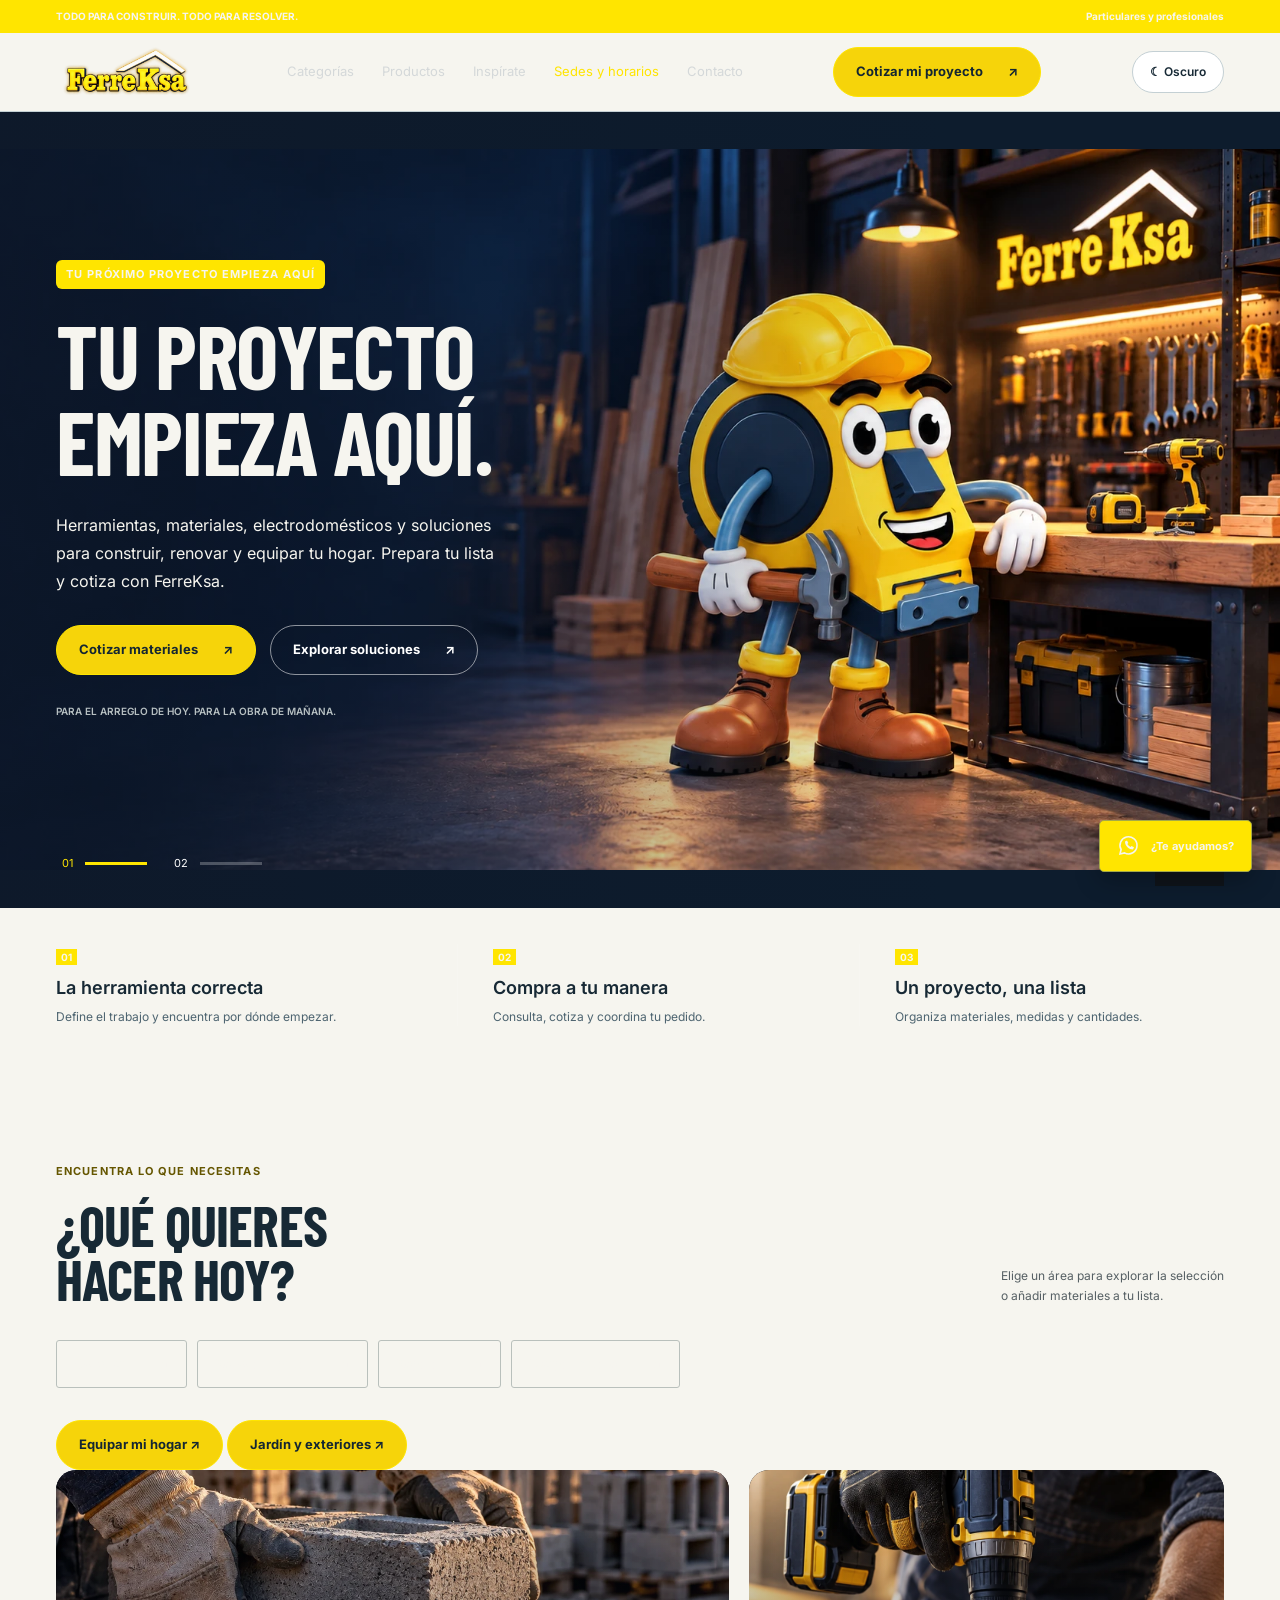
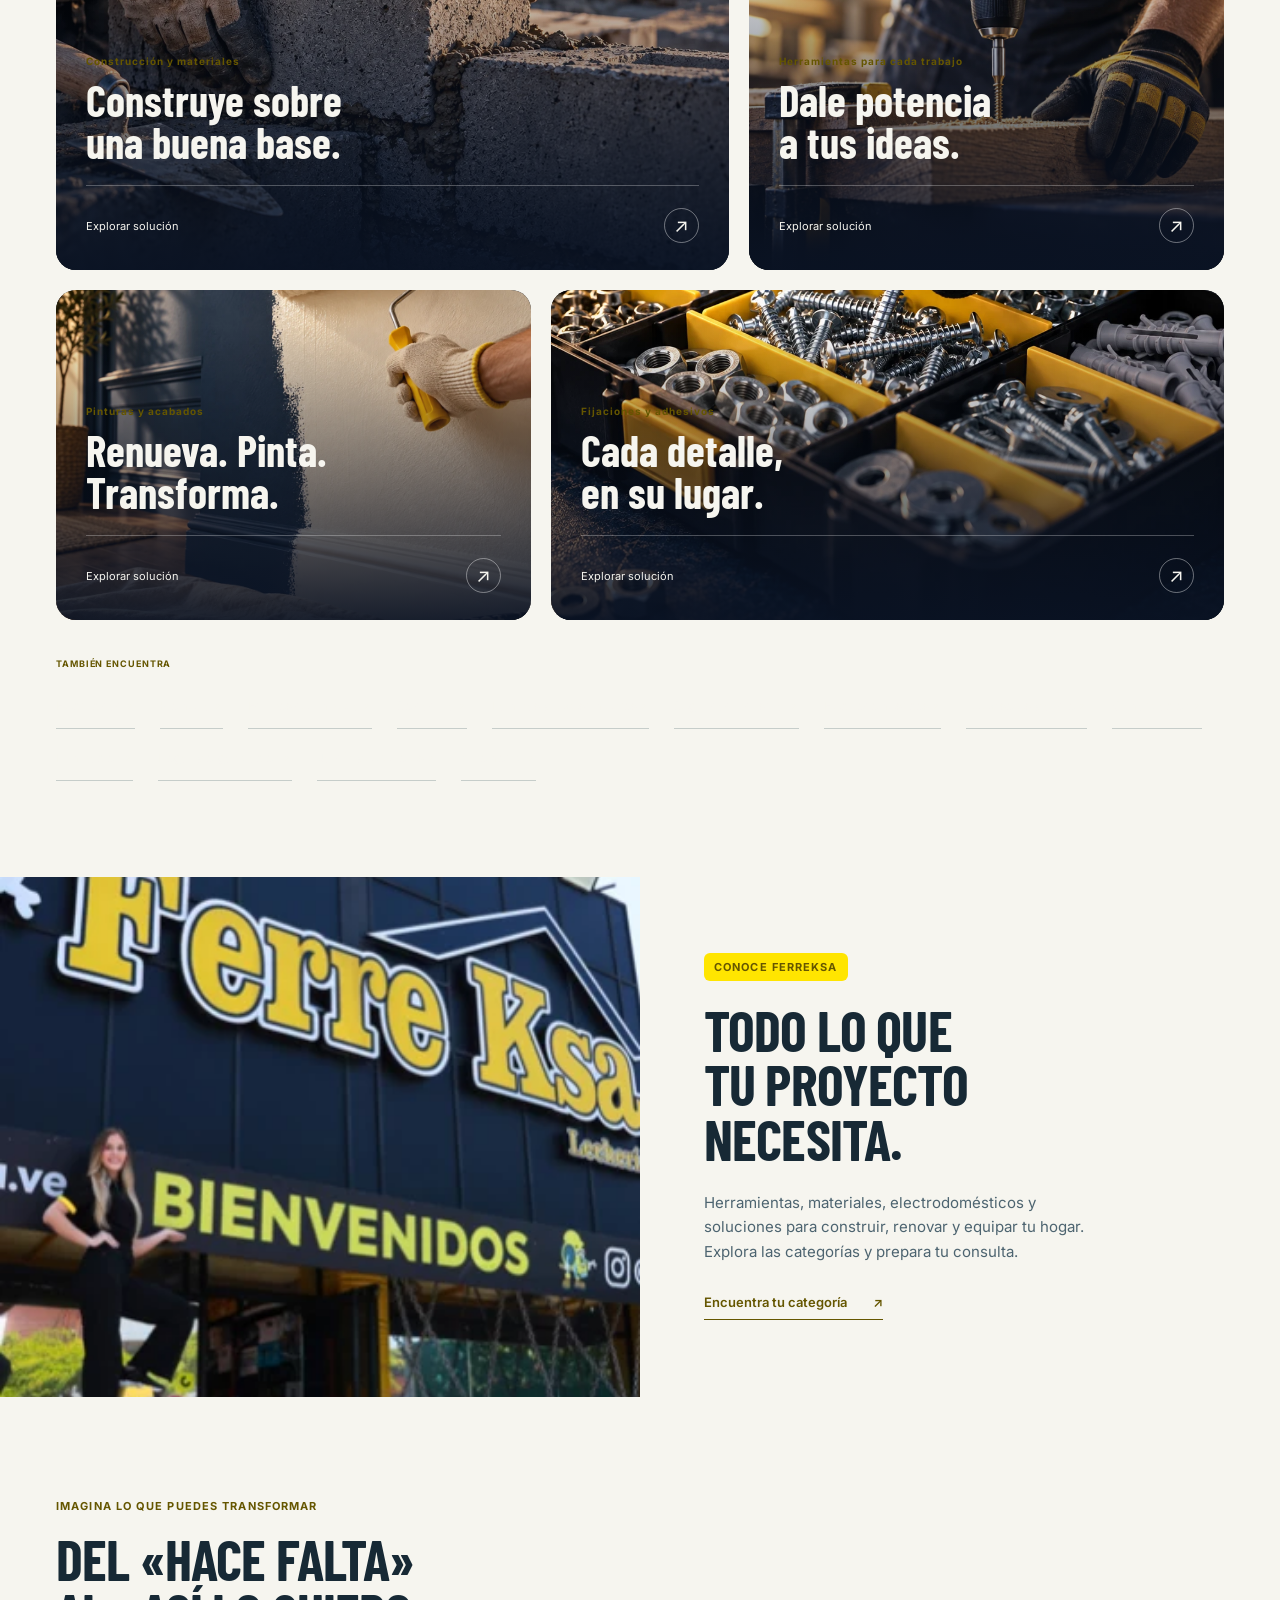
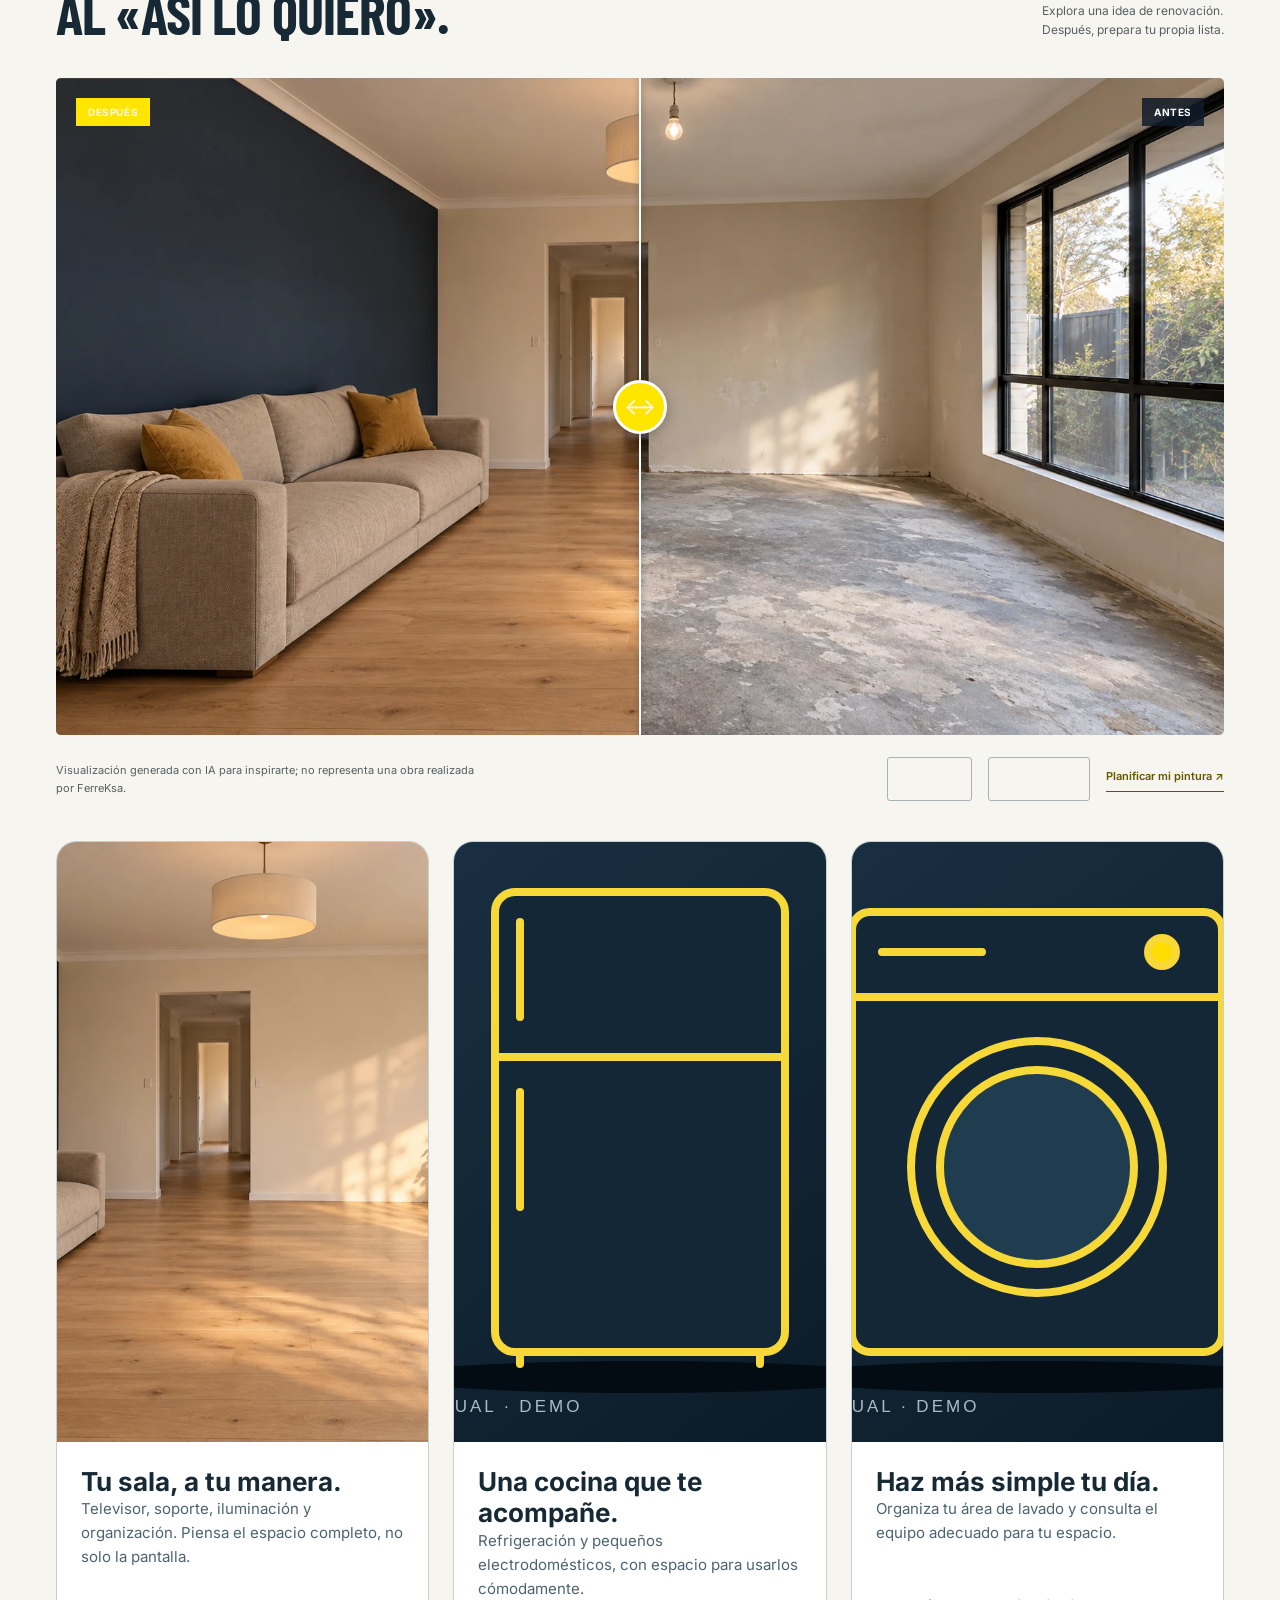
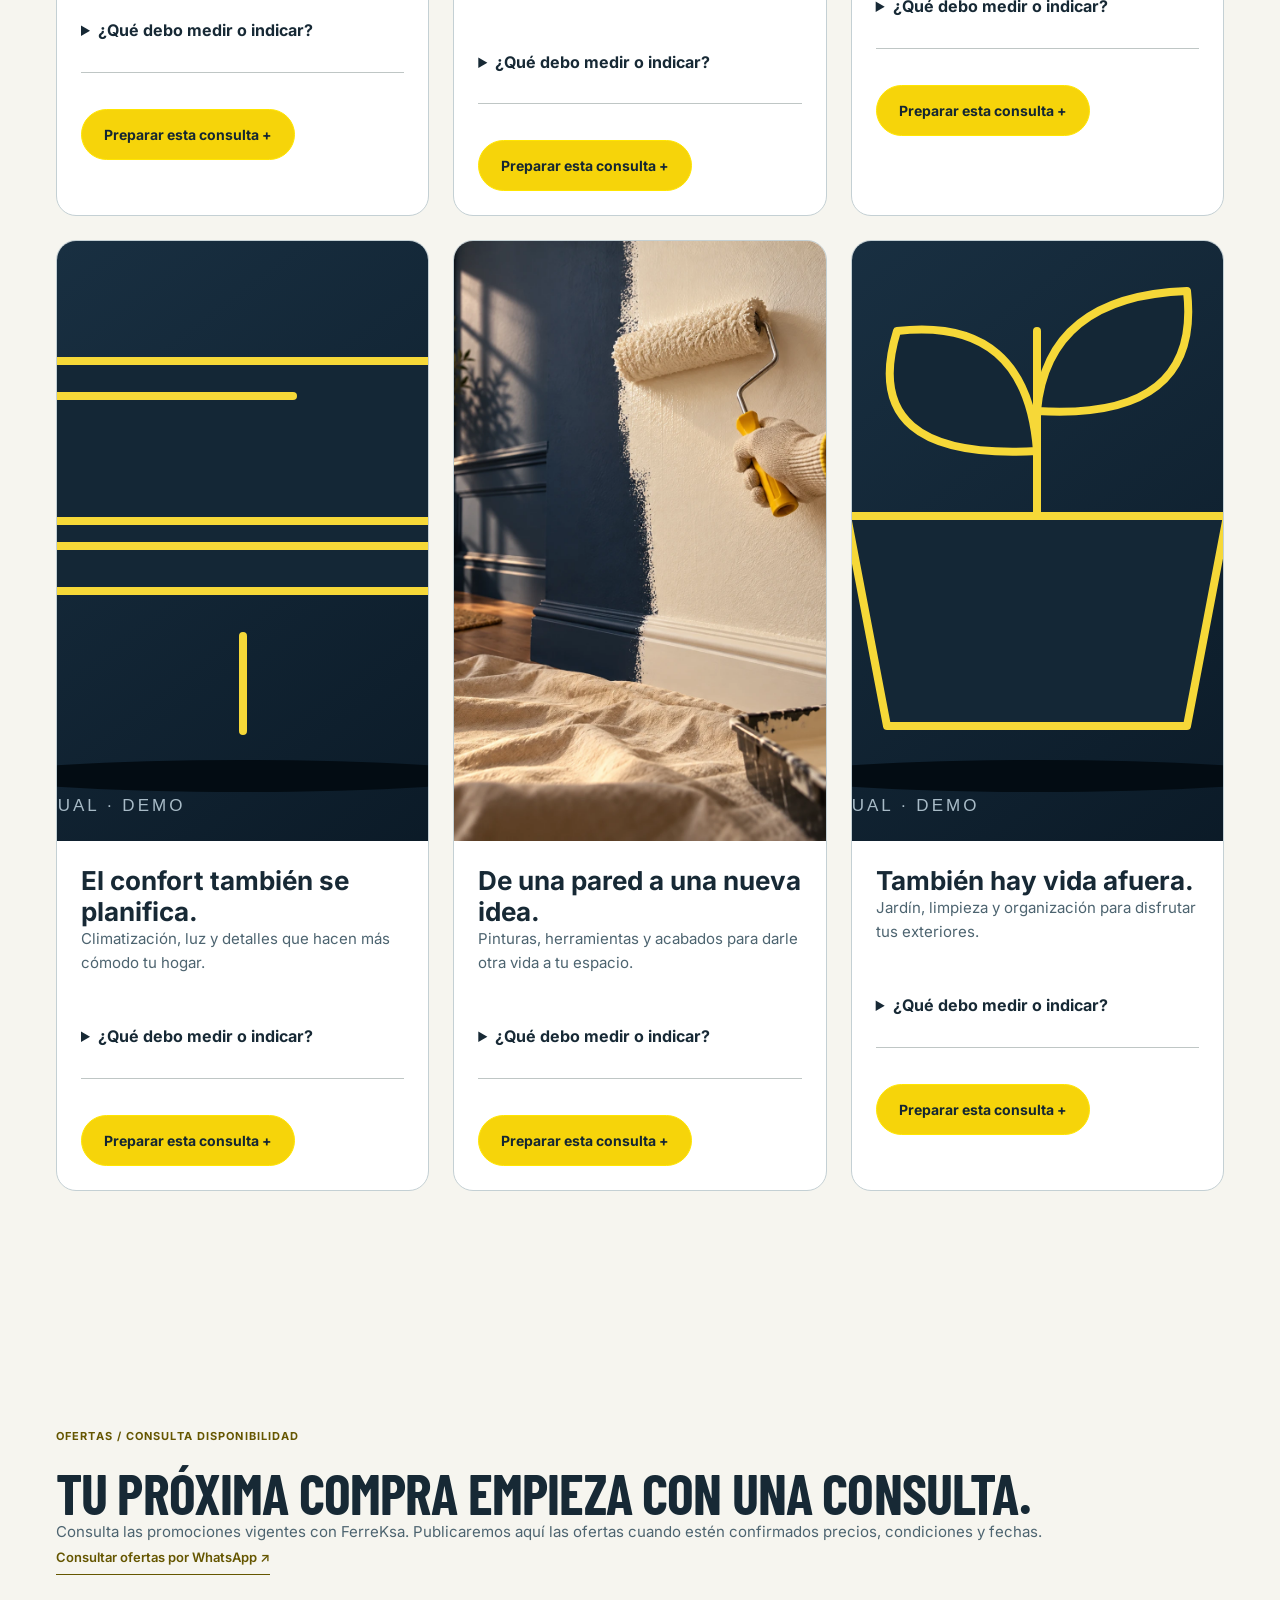
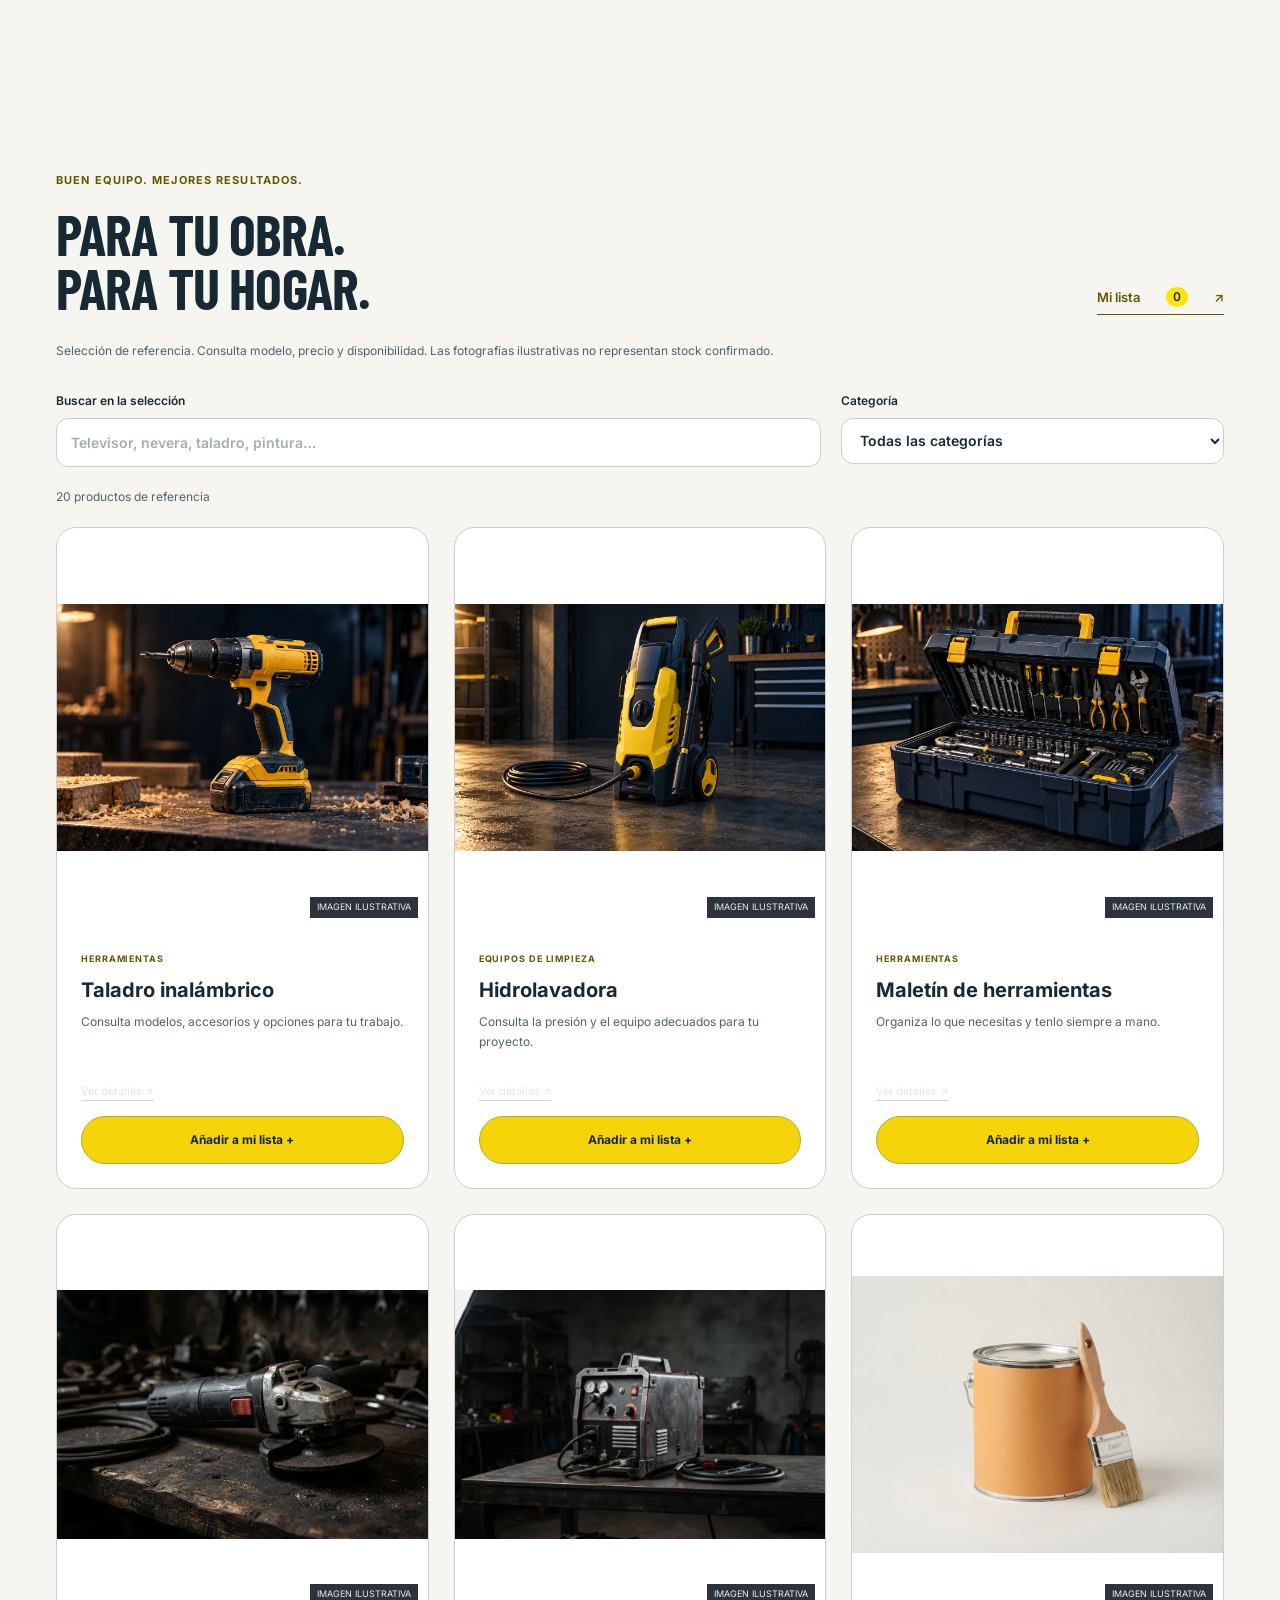
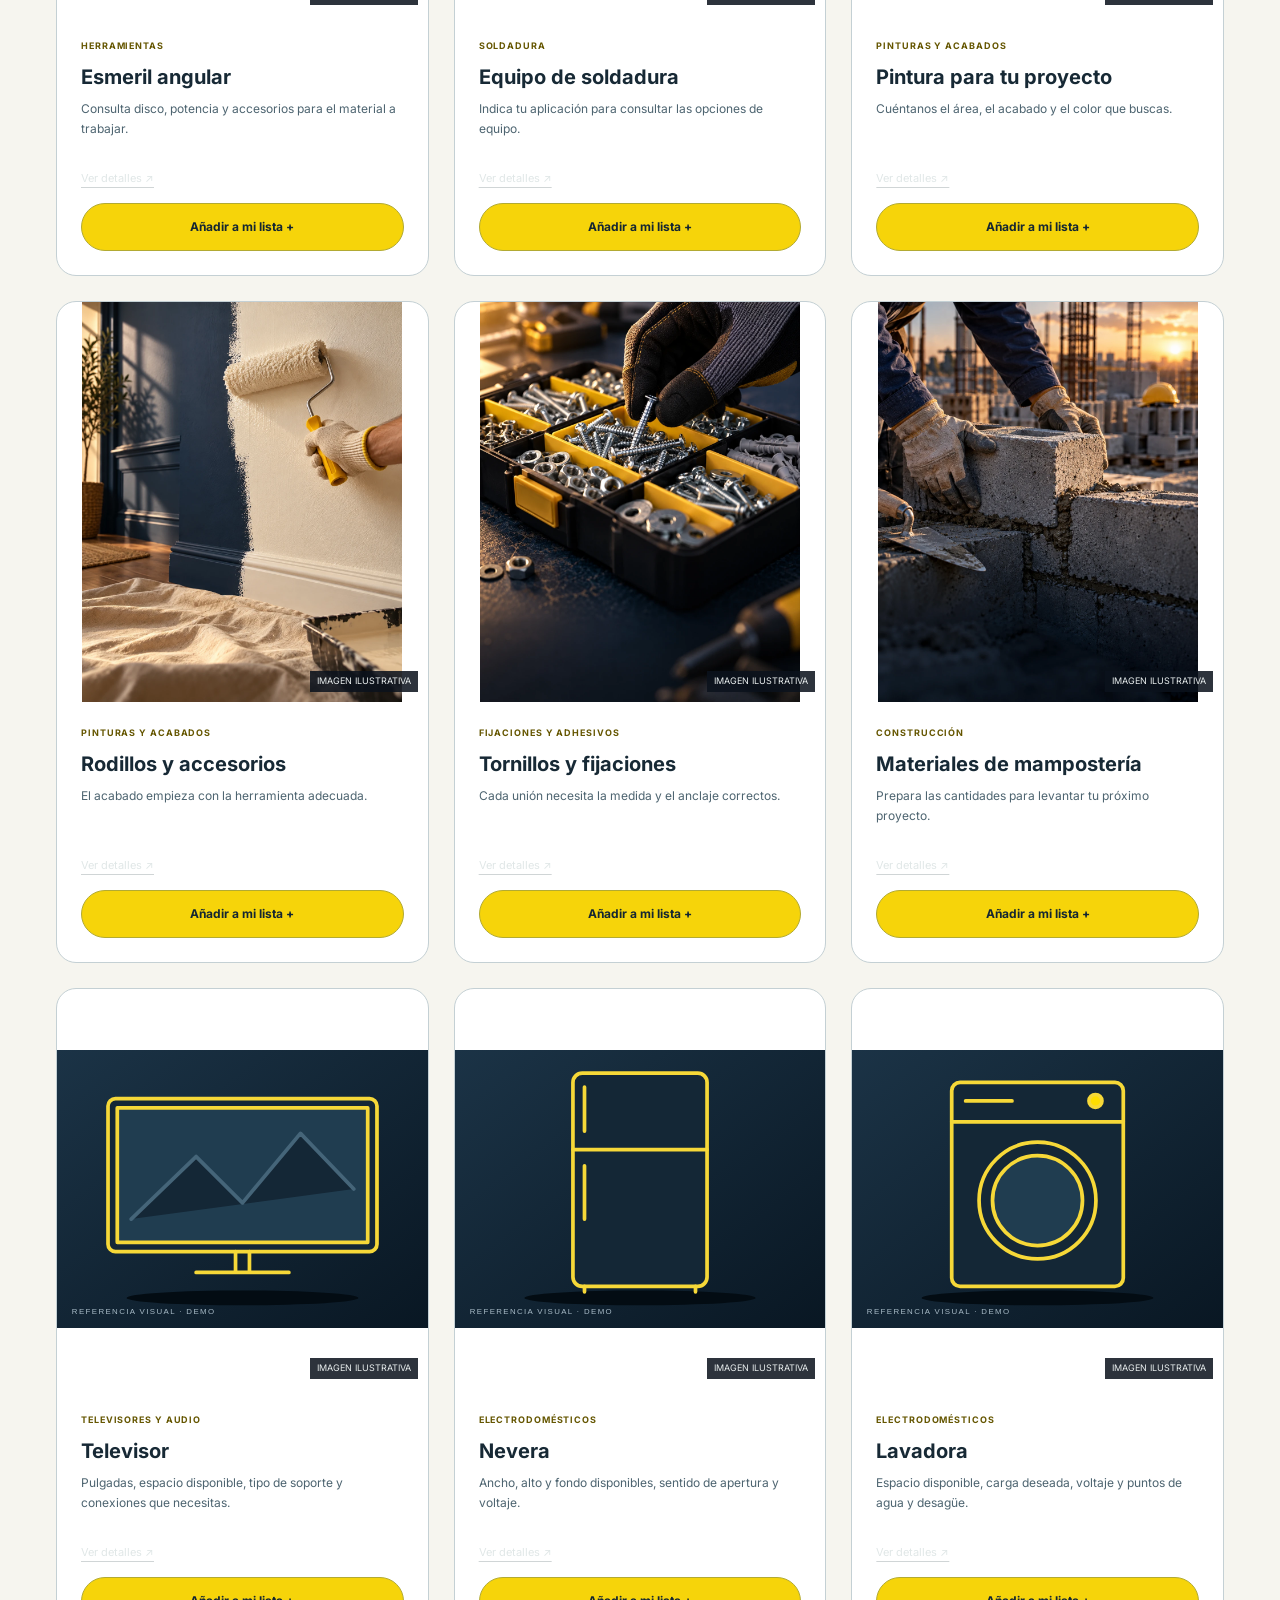
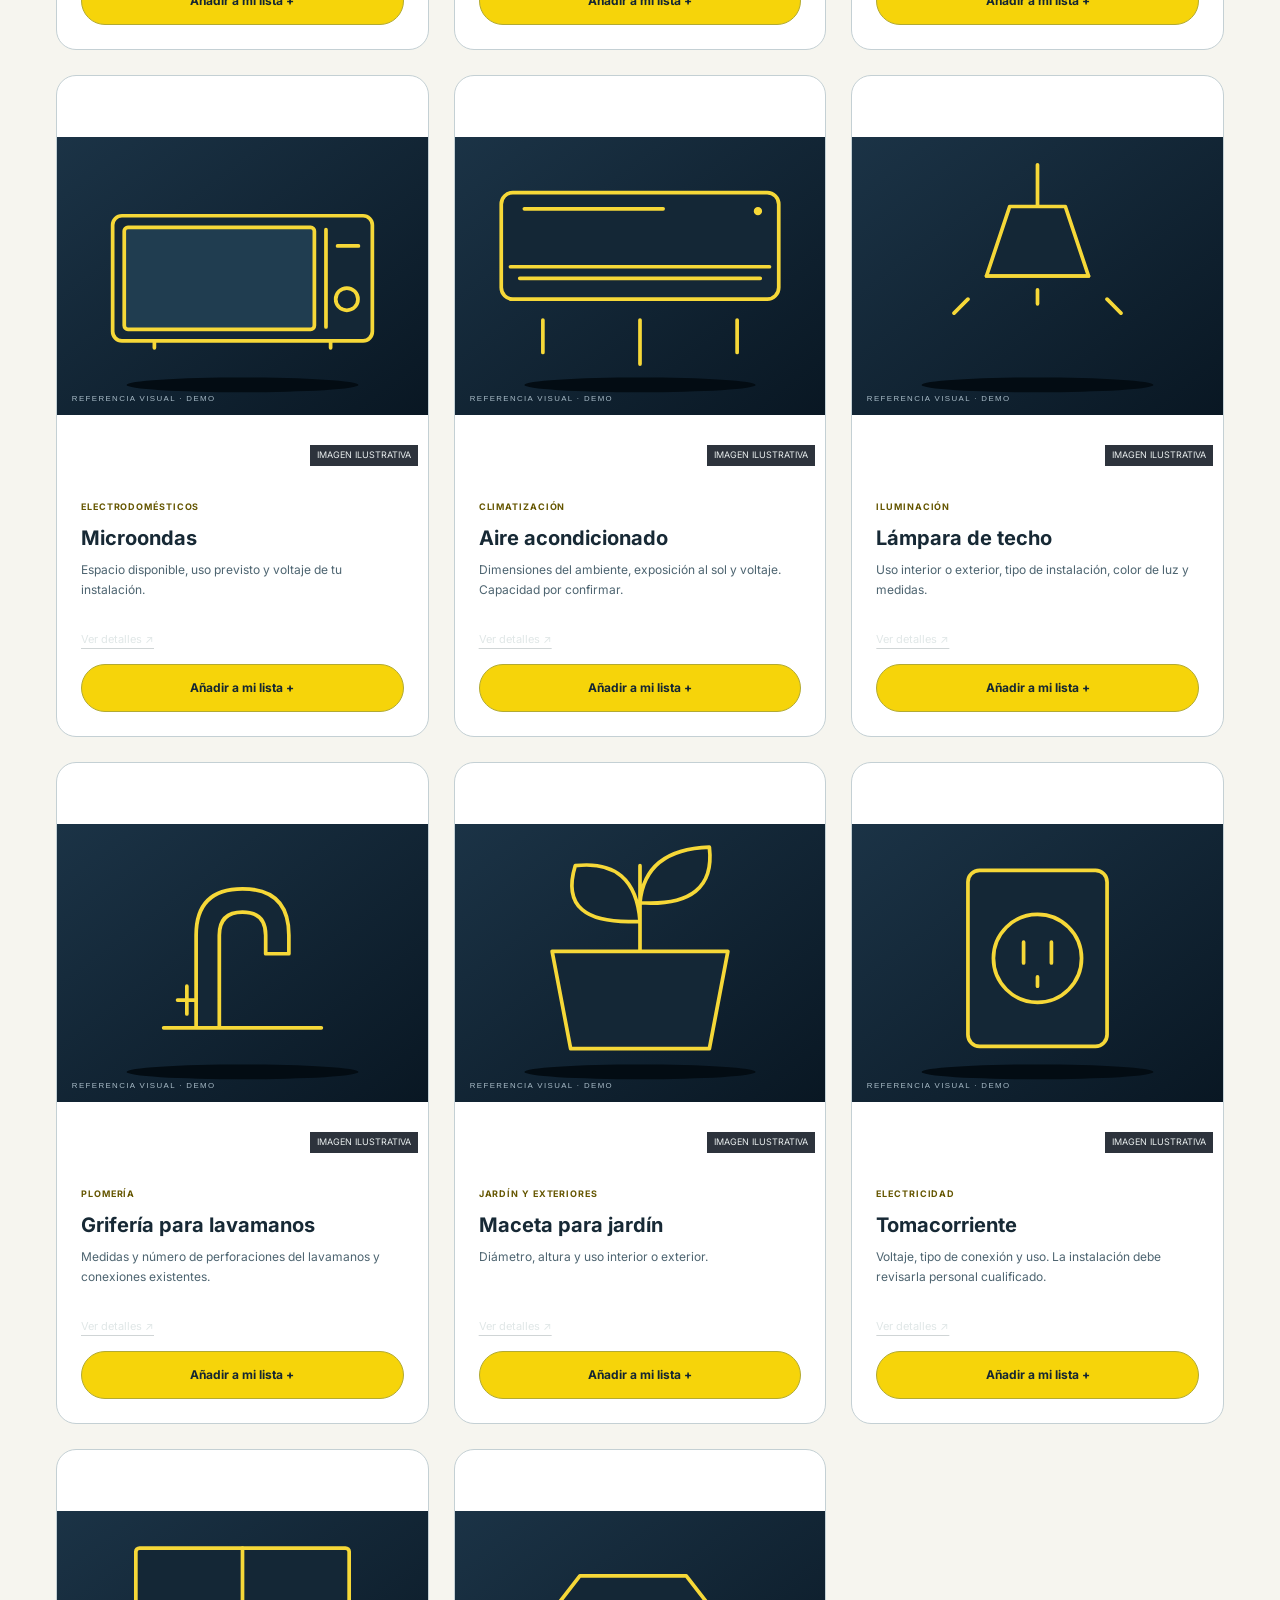
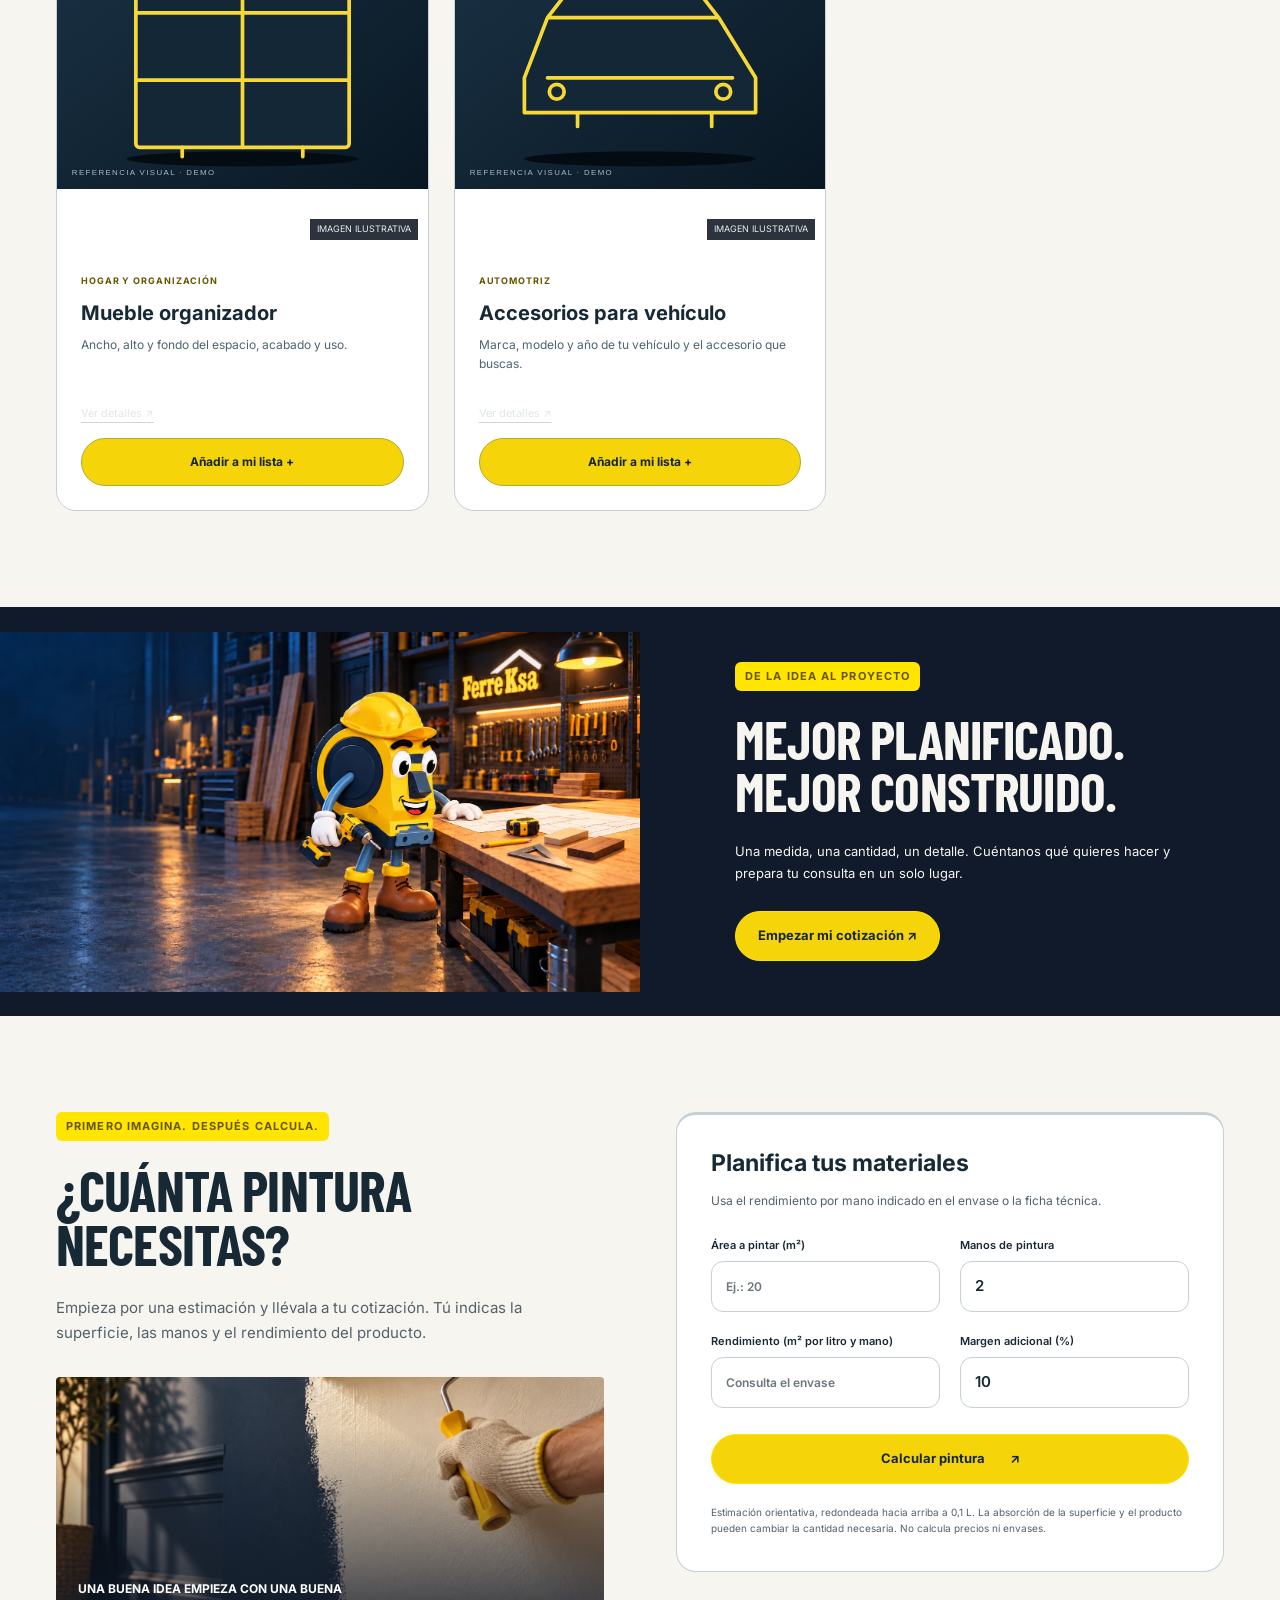
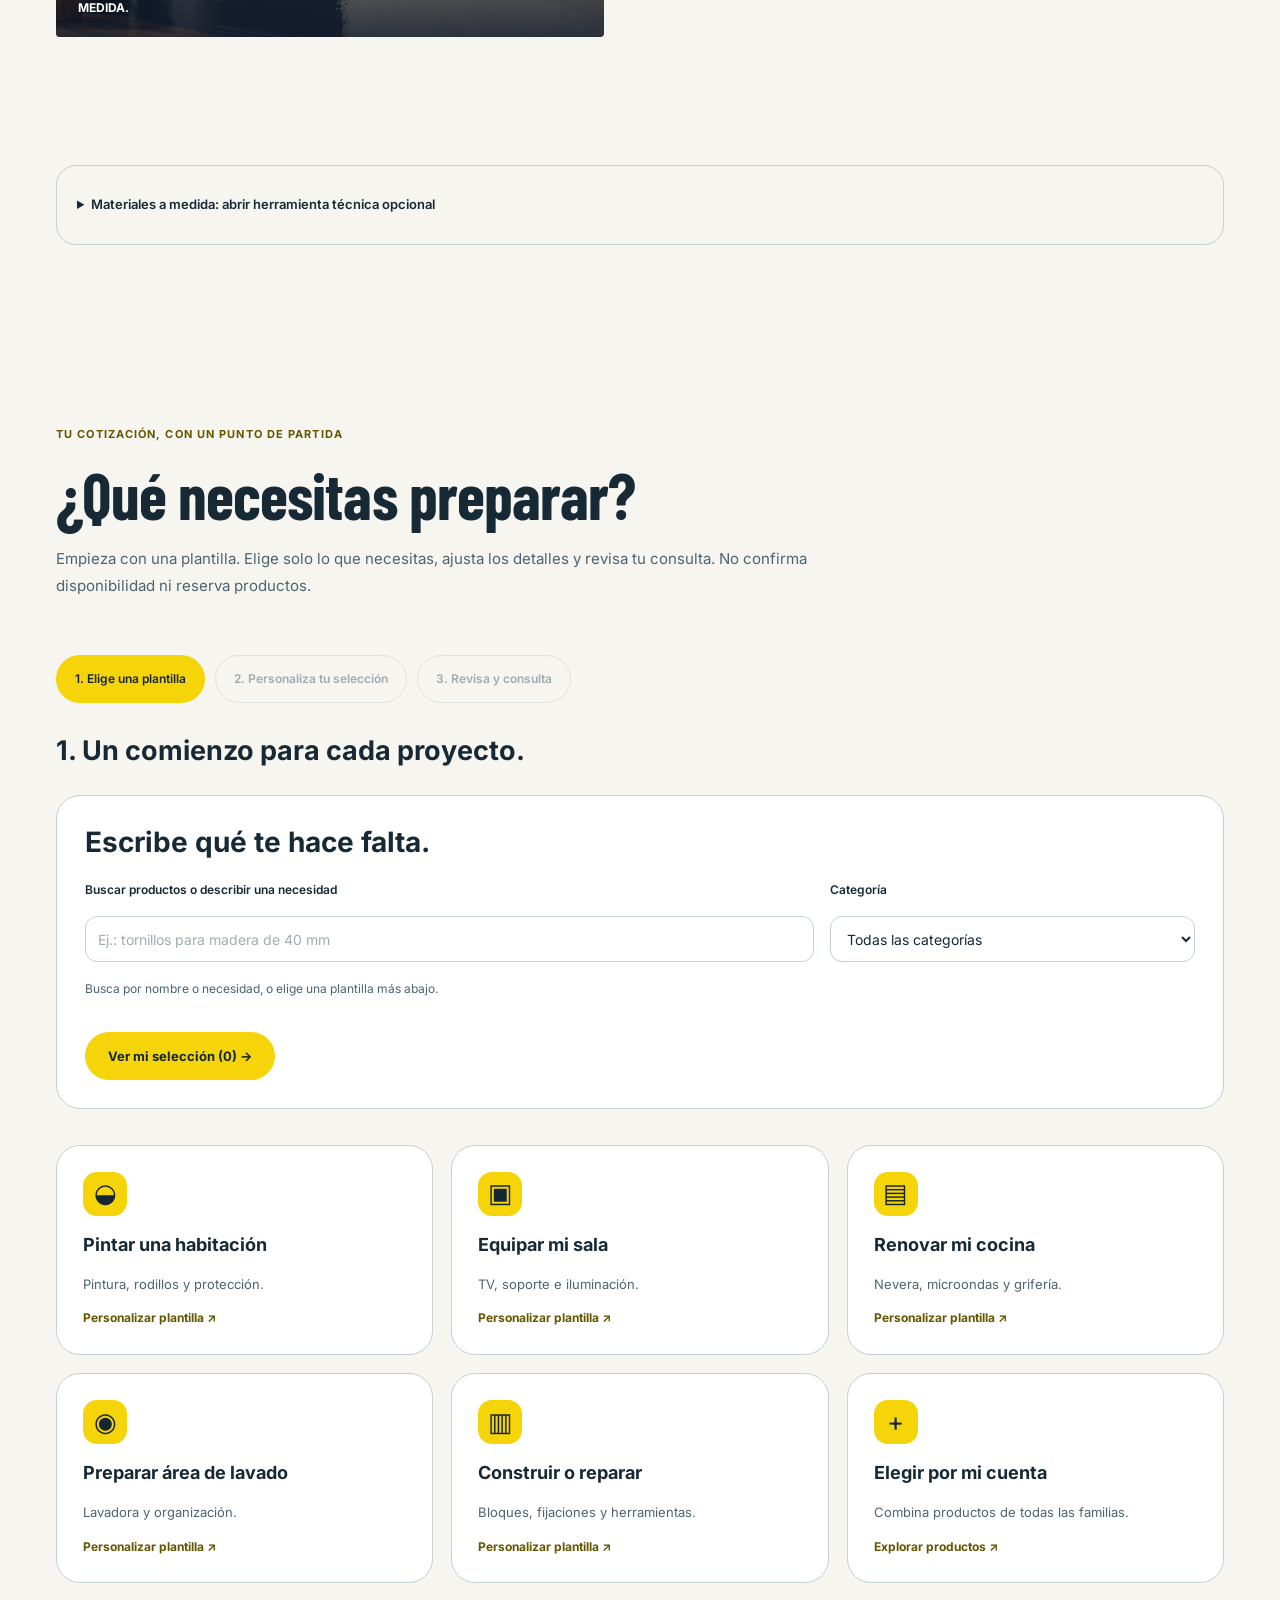
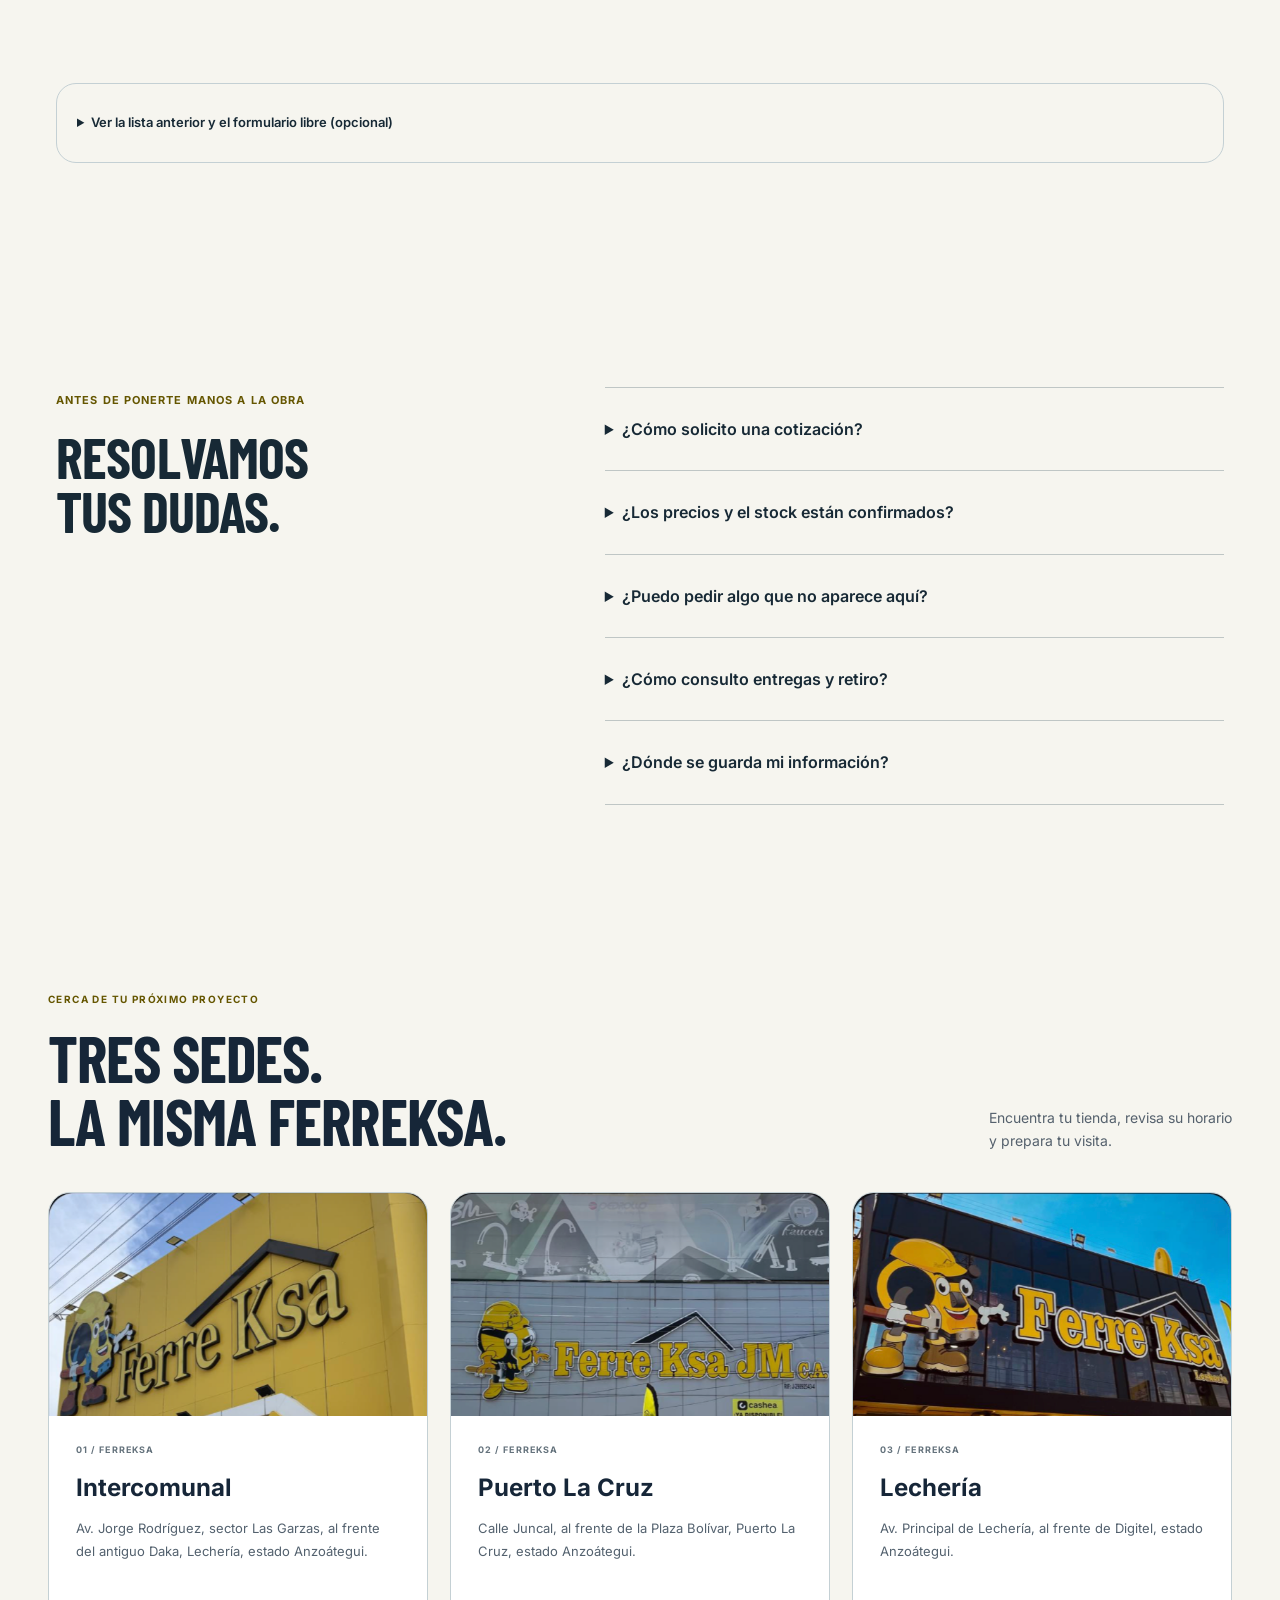
==== commit be6d95a8: "Reorganizar versiones, temas y cotización guiada con búsqueda y medidas" ====
--- a/index.html
+++ b/index.html
@@ -6,34 +6,34 @@
 <meta name="description" content="Explora herramientas, materiales y categorías de FerreKsa. Prepara tu lista y solicita una cotización por WhatsApp para construir, reparar o renovar.">
 <meta name="theme-color" content="#171f24"><link rel="canonical" href="https://lordjeferies.github.io/abraxasxferreksa/">
 <meta property="og:type" content="website"><meta property="og:locale" content="es_VE"><meta property="og:title" content="FerreKsa · Manos a la obra"><meta property="og:description" content="Las herramientas correctas. Los materiales que necesitas. Prepara tu proyecto con FerreKsa."><meta property="og:url" content="https://lordjeferies.github.io/abraxasxferreksa/"><meta property="og:image" content="https://lordjeferies.github.io/abraxasxferreksa/assets/hero.webp"><meta name="twitter:card" content="summary_large_image">
-<link rel="icon" href="assets/logo.webp"><link rel="preload" as="image" href="assets/hero.webp"><link rel="stylesheet" href="assets/fonts.css"><link rel="stylesheet" href="styles.css">
-<script type="application/ld+json">{"@context":"https://schema.org","@type":"Organization","name":"FerreKsa","url":"https://lordjeferies.github.io/abraxasxferreksa/","logo":"https://lordjeferies.github.io/abraxasxferreksa/assets/logo.webp","contactPoint":{"@type":"ContactPoint","telephone":"+584123525139","contactType":"sales","availableLanguage":"Spanish"}}</script>
-<script src="config.js" defer></script><script src="app.js" defer></script>
-</head>
+<link rel="icon" href="assets/ferreksa-retroiluminado.png"><link rel="preload" as="image" href="assets/hero-luka-integrado.webp"><link rel="stylesheet" href="assets/fonts.css"><link rel="stylesheet" href="styles.css?v=escena-4">
+<script type="application/ld+json">{"@context":"https://schema.org","@type":"Organization","name":"FerreKsa","url":"https://lordjeferies.github.io/abraxasxferreksa/","logo":"https://lordjeferies.github.io/abraxasxferreksa/assets/ferreksa-retroiluminado.png","contactPoint":{"@type":"ContactPoint","telephone":"+584123525139","contactType":"sales","availableLanguage":"Spanish"}}</script>
+<script src="config.js" defer></script><script src="app.js" defer></script><script src="experiencia.js?v=escena-4" defer></script>
+<link rel="stylesheet" href="sedes.css?v=escena-4"><script type="application/ld+json">{"@context": "https://schema.org", "@graph": [{"@type": "HardwareStore", "name": "FerreKsa — Intercomunal", "telephone": "+584123525139", "url": "https://lordjeferies.github.io/abraxasxferreksa/#locales", "logo": "https://lordjeferies.github.io/abraxasxferreksa/assets/ferreksa-retroiluminado.png", "address": {"@type": "PostalAddress", "streetAddress": "Av. Jorge Rodríguez, sector Las Garzas, al frente del antiguo Daka, Lechería, estado Anzoátegui.", "addressRegion": "Anzoátegui", "addressCountry": "VE"}, "openingHoursSpecification": [{"@type": "OpeningHoursSpecification", "dayOfWeek": ["Monday", "Tuesday", "Wednesday", "Thursday", "Friday", "Saturday"], "opens": "07:30", "closes": "19:30"}, {"@type": "OpeningHoursSpecification", "dayOfWeek": "Sunday", "opens": "08:00", "closes": "15:30"}]}, {"@type": "HardwareStore", "name": "FerreKsa — Puerto La Cruz", "telephone": "+584123525139", "url": "https://lordjeferies.github.io/abraxasxferreksa/#locales", "logo": "https://lordjeferies.github.io/abraxasxferreksa/assets/ferreksa-retroiluminado.png", "address": {"@type": "PostalAddress", "streetAddress": "Calle Juncal, al frente de la Plaza Bolívar, Puerto La Cruz, estado Anzoátegui.", "addressRegion": "Anzoátegui", "addressCountry": "VE"}, "openingHoursSpecification": [{"@type": "OpeningHoursSpecification", "dayOfWeek": ["Monday", "Tuesday", "Wednesday", "Thursday", "Friday", "Saturday"], "opens": "07:30", "closes": "17:45"}, {"@type": "OpeningHoursSpecification", "dayOfWeek": "Sunday", "opens": "08:00", "closes": "14:00"}]}, {"@type": "HardwareStore", "name": "FerreKsa — Lechería", "telephone": "+584123525139", "url": "https://lordjeferies.github.io/abraxasxferreksa/#locales", "logo": "https://lordjeferies.github.io/abraxasxferreksa/assets/ferreksa-retroiluminado.png", "address": {"@type": "PostalAddress", "streetAddress": "Av. Principal de Lechería, al frente de Digitel, estado Anzoátegui.", "addressRegion": "Anzoátegui", "addressCountry": "VE"}, "openingHoursSpecification": [{"@type": "OpeningHoursSpecification", "dayOfWeek": ["Monday", "Tuesday", "Wednesday", "Thursday", "Friday", "Saturday"], "opens": "07:30", "closes": "18:00"}, {"@type": "OpeningHoursSpecification", "dayOfWeek": "Sunday", "opens": "08:00", "closes": "14:00"}]}]}</script><link rel="stylesheet" href="ampliacion.css"><script src="theme.js"></script><link rel="stylesheet" href="theme.css"><link rel="stylesheet" href="quote-wizard.css"></head>
 <body>
 <a class="skip" href="#contenido">Saltar al contenido</a>
 <div class="servicebar"><div class="wrap"><span>TODO PARA CONSTRUIR. TODO PARA RESOLVER.</span><span>Particulares y profesionales</span></div></div>
-<header><div class="wrap nav"><a class="brand" href="#inicio" aria-label="FerreKsa, inicio"><img src="assets/logo.webp" width="116" height="49" alt="FerreKsa"></a><button id="menu-toggle" class="menu-toggle" aria-expanded="false" aria-controls="main-nav">Menú <span aria-hidden="true">☰</span></button><nav id="main-nav" aria-label="Principal"><a href="#categorias">Categorías</a><a href="#productos">Productos</a><a href="#proyecto">Tu proyecto</a><a href="#contacto">Contacto</a></nav><a class="button nav-cta" href="#cotizar">Cotizar mi proyecto <span aria-hidden="true">↗</span></a></div></header>
+<header><div class="wrap nav"><a class="brand" href="#inicio" aria-label="FerreKsa, inicio"><img src="assets/ferreksa-retroiluminado.png" width="116" height="49" alt="FerreKsa"></a><button id="menu-toggle" class="menu-toggle" aria-expanded="false" aria-controls="main-nav">Menú <span aria-hidden="true">☰</span></button><nav id="main-nav" aria-label="Principal"><a href="#categorias">Categorías</a><a href="#productos">Productos</a><a href="#inspiracion">Inspírate</a><a href="#locales">Sedes y horarios</a><a href="#contacto">Contacto</a></nav><a class="button nav-cta" href="#cotizar">Cotizar mi proyecto <span aria-hidden="true">↗</span></a></div></header>
 <main id="contenido">
 <section class="hero" id="inicio" aria-roledescription="carrusel" aria-label="Ideas para tu próximo proyecto">
 <div class="slides">
-<article class="slide active" id="slide-1" aria-roledescription="diapositiva" aria-label="1 de 2: Manos a la obra"><img class="hero-photo" src="assets/hero.webp" width="1536" height="1024" alt="Taladro y herramientas sobre una mesa de trabajo, imagen ilustrativa" fetchpriority="high"><div class="hero-shade"></div><div class="wrap hero-inner"><div class="hero-copy"><span class="eyebrow yellow">TU PRÓXIMO PROYECTO EMPIEZA AQUÍ</span><h1>TU PROYECTO<br>EMPIEZA AQUÍ.</h1><p>Herramientas, materiales y soluciones para construir, reparar y renovar. Prepara tu lista y cotiza con FerreKsa.</p><div class="actions"><a class="button" href="#cotizar">Cotizar materiales <span aria-hidden="true">↗</span></a><a class="button outline" href="#categorias">Explorar soluciones <span aria-hidden="true">↗</span></a></div><small>PARA EL ARREGLO DE HOY. PARA LA OBRA DE MAÑANA.</small></div></div></article>
-<article class="slide luka-cinematic" id="slide-2" aria-roledescription="diapositiva" aria-label="2 de 2: Tu proyecto, con Luka" hidden><img class="hero-photo" src="assets/luka-cinematico.webp" width="1536" height="864" alt="Luka, mascota de FerreKsa, integrado en una escena cinematográfica de taller generada con IA"><div class="hero-shade second-shade"></div><div class="wrap hero-inner second-inner"><div class="hero-copy"><span class="eyebrow yellow">CON LUKA, MANOS A LA OBRA</span><h2>TU IDEA.<br>BUEN EQUIPO.</h2><p>¿Una reparación o un proyecto completo? Empieza por una buena lista de materiales.</p><a class="button" href="#cotizar">Preparar mi lista <span aria-hidden="true">↗</span></a></div></div></article>
+<article class="slide active layered-hero" id="slide-1" aria-roledescription="diapositiva" aria-label="1 de 2: Manos a la obra"><img class="hero-photo" data-depth="0.065" src="assets/hero-luka-integrado.webp" width="1672" height="941" alt="Taller cinematográfico de FerreKsa, escena ilustrativa" fetchpriority="high"><div class="hero-shade"></div><div class="wrap hero-inner"><div class="hero-copy"><span class="eyebrow yellow">TU PRÓXIMO PROYECTO EMPIEZA AQUÍ</span><h1>TU PROYECTO<br>EMPIEZA AQUÍ.</h1><p>Herramientas, materiales, electrodomésticos y soluciones para construir, renovar y equipar tu hogar. Prepara tu lista y cotiza con FerreKsa.</p><div class="actions"><a class="button" href="#cotizar">Cotizar materiales <span aria-hidden="true">↗</span></a><a class="button outline" href="#categorias">Explorar soluciones <span aria-hidden="true">↗</span></a></div><small>PARA EL ARREGLO DE HOY. PARA LA OBRA DE MAÑANA.</small></div></div></article>
+<article class="slide" id="slide-2" aria-roledescription="diapositiva" aria-label="2 de 2: Herramientas para tu proyecto" hidden><img class="hero-photo" src="assets/hero.webp" width="1536" height="1024" alt="Herramientas sobre un banco de trabajo, fotografía ilustrativa"><div class="hero-shade second-shade"></div><div class="wrap hero-inner second-inner"><div class="hero-copy"><span class="eyebrow yellow">CON FERREKSA, MANOS A LA OBRA</span><h2>DE LA IDEA.<br>A LA OBRA.</h2><p>¿Una reparación o un proyecto completo? Empieza por una buena lista de materiales.</p><a class="button" href="#cotizar">Preparar mi lista <span aria-hidden="true">↗</span></a></div></div></article>
 </div>
-<div class="wrap carousel-bar"><div class="slide-tabs" role="group" aria-label="Elegir banner"><button class="slide-tab" data-slide="0" aria-label="Mostrar banner 1: Manos a la obra" aria-pressed="true">01 <span></span></button><button class="slide-tab" data-slide="1" aria-label="Mostrar banner 2: Luka" aria-pressed="false">02 <span></span></button></div><button class="pause" id="pause-slides" aria-label="Pausar banners">Pausar <span aria-hidden="true">Ⅱ</span></button></div>
+<div class="wrap carousel-bar"><div class="slide-tabs" role="group" aria-label="Elegir banner"><button class="slide-tab" data-slide="0" aria-label="Mostrar banner 1: Manos a la obra" aria-pressed="true">01 <span></span></button><button class="slide-tab" data-slide="1" aria-label="Mostrar banner 2: Herramientas" aria-pressed="false">02 <span></span></button></div><button class="pause" id="pause-slides" aria-label="Pausar banners">Pausar <span aria-hidden="true">Ⅱ</span></button></div>
 </section>
 <section class="benefits" aria-label="Cómo empezar"><div class="wrap benefit-grid"><div><span class="number">01</span><h2>La herramienta correcta</h2><p>Define el trabajo y encuentra por dónde empezar.</p></div><div><span class="number">02</span><h2>Compra a tu manera</h2><p>Consulta, cotiza y coordina tu pedido.</p></div><div><span class="number">03</span><h2>Un proyecto, una lista</h2><p>Organiza materiales, medidas y cantidades.</p></div></div></section>
 
-<section class="categories light section" id="categorias"><div class="wrap"><div class="section-head"><div><span class="eyebrow">ENCUENTRA LO QUE NECESITAS</span><h2>¿QUÉ QUIERES<br>HACER HOY?</h2></div><p>Elige un área para explorar la selección<br>o añadir materiales a tu lista.</p></div><div class="project-choices" role="group" aria-label="Explorar por proyecto"><button type="button" data-intent="construir" aria-pressed="false">Construir <span>↗</span></button><button type="button" data-intent="renovar" aria-pressed="false">Renovar y pintar <span>↗</span></button><button type="button" data-intent="reparar" aria-pressed="false">Reparar <span>↗</span></button><button type="button" data-intent="taller" aria-pressed="false">Equipar mi taller <span>↗</span></button></div><div id="category-grid" class="category-grid editorial-categories"></div><div class="more-categories"><span class="eyebrow">TAMBIÉN ENCUENTRA</span><div id="category-links"></div></div><noscript><p>Herramientas, pinturas, electricidad, plomería, construcción, limpieza, soldadura, revestimientos, fijaciones y seguridad industrial. <a href="https://wa.me/584123525139">Consulta por WhatsApp</a>.</p></noscript></div></section>
-<section class="store" aria-labelledby="tienda-title"><img src="assets/tienda.webp" width="760" height="540" alt="Fachada de FerreKsa, fotografía del material original" loading="lazy"><div><span class="eyebrow yellow">CONOCE FERREKSA</span><h2 id="tienda-title">TODO LO QUE<br>TU PROYECTO<br>NECESITA.</h2><p>Herramientas, materiales y soluciones para construir, reparar y renovar. Explora las categorías y prepara tu consulta.</p><a class="text-link" href="#categorias">Encuentra tu categoría <span aria-hidden="true">↗</span></a></div></section><section class="products section" id="productos"><div class="wrap"><div class="section-head"><div><span class="eyebrow">BUEN EQUIPO. MEJORES RESULTADOS.</span><h2>LOS IMPRESCINDIBLES<br>DEL TALLER.</h2></div><a class="text-link" href="#cotizar">Mi lista <span id="list-count">0</span> <span aria-hidden="true">↗</span></a></div><p class="catalog-note">Selección de referencia. Consulta modelo, precio y disponibilidad. Las fotografías ilustrativas no representan stock confirmado.</p><div class="filter-tools"><label class="search-label" for="search">Buscar en la selección<input id="search" type="search" placeholder="Taladro, pintura, soldadura…" autocomplete="off"></label><label for="category-filter">Categoría<select id="category-filter"><option value="all">Todas las categorías</option></select></label></div><div id="intent-summary" class="intent-summary" hidden><span></span><button type="button" id="clear-intent">Ver toda la selección ×</button></div><p id="result-count" class="result-count" role="status" aria-live="polite"></p><div id="product-grid" class="product-grid"></div><div id="empty-state" class="empty-state" hidden><h3>No hay productos de referencia en esta selección.</h3><p>Puedes escribir el material que necesitas y consultar sus opciones.</p><a href="#cotizar" class="button">Consultar otro material ↗</a><button type="button" class="button outline" id="reset-filters">Ver toda la selección</button></div></div></section>
-<section class="project-banner" id="proyecto"><img src="assets/proyecto.webp" width="1536" height="1024" alt="Planificación de materiales sobre una mesa de trabajo, fotografía ilustrativa" loading="lazy"><div class="wrap"><div><span class="eyebrow yellow">DE LA IDEA AL PROYECTO</span><h2>MEJOR PLANIFICADO.<br>MEJOR CONSTRUIDO.</h2><p>Una medida, una cantidad, un detalle. Cuéntanos qué quieres hacer y prepara tu consulta en un solo lugar.</p><a href="#cotizar" class="button">Empezar mi cotización ↗</a></div></div></section>
-<section class="quote section" id="cotizar"><div class="wrap quote-layout"><div class="quote-intro"><img src="assets/mascota.webp" alt="Luka, mascota de FerreKsa" width="150" height="150" loading="lazy"><span class="eyebrow yellow">DEL «¿CÓMO LO HAGO?» AL «YA QUEDÓ».</span><h2>CUÉNTANOS QUÉ<br>QUIERES CONSTRUIR.</h2><p>Añade productos de la selección o escribe tu lista. Revisa el mensaje y ábrelo en el WhatsApp oficial de FerreKsa.</p><p class="muted">La solicitud no confirma precios ni disponibilidad. No se envía nada hasta que tú lo hagas en WhatsApp.</p></div><form id="quote-form"><h3>Tu lista de materiales</h3><div id="quote-items"></div><p id="quote-empty">Todavía no has añadido productos. También puedes escribir tus materiales abajo.</p><label for="customer-name">Tu nombre <span>(opcional)</span><input id="customer-name" name="name" maxlength="80" autocomplete="name" placeholder="¿Cómo te llamas?"></label><label for="project-type">¿Qué vas a hacer?<select id="project-type" name="project"><option>Reparación</option><option>Remodelación</option><option>Construcción</option><option>Trabajo profesional</option><option>Otro proyecto</option></select></label><label for="materials">Materiales y detalles <span>(necesario si tu lista está vacía)</span><textarea id="materials" name="materials" rows="4" maxlength="3000" placeholder="Ej.: 2 galones de pintura blanca para interior. Incluye medidas, cantidades o dudas."></textarea></label><p class="privacy">Tu borrador se conserva solo en este navegador. Puedes borrarlo cuando quieras.</p><button class="button" type="submit">Revisar cotización <span aria-hidden="true">↗</span></button><button class="clear-list" id="clear-draft" type="button">Borrar borrador</button><p id="form-status" role="status" aria-live="polite"></p></form></div></section>
+<section class="categories light section" id="categorias"><div class="wrap"><div class="section-head"><div><span class="eyebrow">ENCUENTRA LO QUE NECESITAS</span><h2>¿QUÉ QUIERES<br>HACER HOY?</h2></div><p>Elige un área para explorar la selección<br>o añadir materiales a tu lista.</p></div><div class="project-choices" role="group" aria-label="Explorar por proyecto"><button type="button" data-intent="construir" aria-pressed="false">Construir <span>↗</span></button><button type="button" data-intent="renovar" aria-pressed="false">Renovar y pintar <span>↗</span></button><button type="button" data-intent="reparar" aria-pressed="false">Reparar <span>↗</span></button><button type="button" data-intent="taller" aria-pressed="false">Equipar mi taller <span>↗</span></button></div><button type="button" data-intent="hogar" class="button">Equipar mi hogar ↗</button> <button type="button" data-intent="exteriores" class="button">Jardín y exteriores ↗</button><div id="category-grid" class="category-grid editorial-categories"></div><div class="more-categories"><span class="eyebrow">TAMBIÉN ENCUENTRA</span><div id="category-links"></div></div><noscript><p>Herramientas, pinturas, electricidad, plomería, construcción, limpieza, soldadura, revestimientos, fijaciones y seguridad industrial. <a href="https://wa.me/584123525139">Consulta por WhatsApp</a>.</p></noscript></div></section>
+<section class="store" aria-labelledby="tienda-title"><img src="assets/tienda.webp" width="760" height="540" alt="Fachada de FerreKsa, fotografía del material original" loading="lazy"><div><span class="eyebrow yellow">CONOCE FERREKSA</span><h2 id="tienda-title">TODO LO QUE<br>TU PROYECTO<br>NECESITA.</h2><p>Herramientas, materiales, electrodomésticos y soluciones para construir, renovar y equipar tu hogar. Explora las categorías y prepara tu consulta.</p><a class="text-link" href="#categorias">Encuentra tu categoría <span aria-hidden="true">↗</span></a></div></section><section class="inspiration section light" id="inspiracion"><div class="wrap"><div class="section-head"><div><span class="eyebrow">IMAGINA LO QUE PUEDES TRANSFORMAR</span><h2>DEL «HACE FALTA»<br>AL «ASÍ LO QUIERO».</h2></div><p>Explora una idea de renovación.<br>Después, prepara tu propia lista.</p></div><div class="comparison" id="room-comparison" style="--comparison:50%"><img src="assets/habitacion-antes.webp" width="1672" height="941" alt="Habitación antes de renovar: paredes desgastadas y suelo sin terminar" loading="lazy"><div class="comparison-after"><img src="assets/habitacion-despues.webp" width="1672" height="941" alt="La misma habitación renovada, visualización ilustrativa" loading="lazy"></div><span class="compare-tag before-tag">ANTES</span><span class="compare-tag after-tag">DESPUÉS</span><div class="comparison-line" aria-hidden="true"><span>↔</span></div><label class="sr-only" for="comparison-range">Comparar antes y después de la renovación</label><input id="comparison-range" type="range" min="0" max="100" value="50" aria-valuetext="50% de la imagen renovada visible"></div><div class="comparison-footer"><p>Visualización generada con IA para inspirarte; no representa una obra realizada por FerreKsa.</p><div><button type="button" data-compare="0">Ver antes</button><button type="button" data-compare="100">Ver después</button><a class="text-link" href="#estimador">Planificar mi pintura ↗</a></div></div></div></section><section class="products section" id="productos"><div class="wrap"><div class="section-head"><div><span class="eyebrow">BUEN EQUIPO. MEJORES RESULTADOS.</span><h2>PARA TU OBRA.<br>PARA TU HOGAR.</h2></div><a class="text-link" href="#cotizar">Mi lista <span id="list-count">0</span> <span aria-hidden="true">↗</span></a></div><p class="catalog-note">Selección de referencia. Consulta modelo, precio y disponibilidad. Las fotografías ilustrativas no representan stock confirmado.</p><div class="filter-tools"><label class="search-label" for="search">Buscar en la selección<input id="search" type="search" placeholder="Televisor, nevera, taladro, pintura…" autocomplete="off"></label><label for="category-filter">Categoría<select id="category-filter"><option value="all">Todas las categorías</option></select></label></div><div id="intent-summary" class="intent-summary" hidden><span></span><button type="button" id="clear-intent">Ver toda la selección ×</button></div><p id="result-count" class="result-count" role="status" aria-live="polite"></p><div id="product-grid" class="product-grid"></div><div id="empty-state" class="empty-state" hidden><h3>No hay productos de referencia en esta selección.</h3><p>Puedes escribir el material que necesitas y consultar sus opciones.</p><a href="#cotizar" class="button">Consultar otro material ↗</a><button type="button" class="button outline" id="reset-filters">Ver toda la selección</button></div></div></section>
+<section class="project-banner" id="proyecto"><img  data-depth="0.05" src="assets/luka-taladro.webp" width="1672" height="941" alt="Luka sostiene un taladro completo en el taller, con los pies apoyados en el suelo" loading="lazy"><div class="wrap"><div><span class="eyebrow yellow">DE LA IDEA AL PROYECTO</span><h2>MEJOR PLANIFICADO.<br>MEJOR CONSTRUIDO.</h2><p>Una medida, una cantidad, un detalle. Cuéntanos qué quieres hacer y prepara tu consulta en un solo lugar.</p><a href="#cotizar" class="button">Empezar mi cotización ↗</a></div></div></section>
+<section class="paint-estimator section" id="estimador"><div class="wrap estimator-layout"><div class="estimator-intro"><span class="eyebrow yellow">PRIMERO IMAGINA. DESPUÉS CALCULA.</span><h2>¿CUÁNTA PINTURA<br>NECESITAS?</h2><p>Empieza por una estimación y llévala a tu cotización. Tú indicas la superficie, las manos y el rendimiento del producto.</p><div class="estimator-photo"><img src="assets/pintura-accion.webp" width="800" height="1000" alt="Aplicación de pintura en una pared, escena ilustrativa" loading="lazy"><span>UNA BUENA IDEA EMPIEZA CON UNA BUENA MEDIDA.</span></div></div><form id="paint-form" class="calculator"><h3>Planifica tus materiales</h3><p class="calculator-help">Usa el rendimiento por mano indicado en el envase o la ficha técnica.</p><div class="calculator-fields"><label for="paint-area">Área a pintar (m²)<input id="paint-area" type="number" min="0.1" max="100000" step="any" inputmode="decimal" placeholder="Ej.: 20" required></label><label for="paint-coats">Manos de pintura<input id="paint-coats" type="number" min="1" max="10" step="1" value="2" inputmode="numeric" required></label><label for="paint-coverage">Rendimiento (m² por litro y mano)<input id="paint-coverage" type="number" min="0.1" max="1000" step="any" inputmode="decimal" placeholder="Consulta el envase" required></label><label for="paint-margin">Margen adicional (%)<input id="paint-margin" type="number" min="0" max="50" step="1" value="10" inputmode="numeric" required></label></div><button class="button" type="submit">Calcular pintura <span aria-hidden="true">↗</span></button><div id="paint-result" class="paint-result" hidden><span class="eyebrow">ESTIMACIÓN PARA TU PROYECTO</span><output id="paint-liters" for="paint-area paint-coats paint-coverage paint-margin"></output><p id="paint-formula"></p><button class="button" id="add-paint-estimate" type="button">Añadir estimación a mi cotización +</button></div><p id="paint-status" role="status" aria-live="polite"></p><p class="calculator-note">Estimación orientativa, redondeada hacia arriba a 0,1 L. La absorción de la superficie y el producto pueden cambiar la cantidad necesaria. No calcula precios ni envases.</p></form></div></section><section class="quote section" id="cotizar"><div class="wrap quote-layout"><div class="quote-intro"><img src="assets/mascota.webp" alt="Luka, mascota de FerreKsa" width="150" height="150" loading="lazy"><span class="eyebrow yellow">DEL «¿CÓMO LO HAGO?» AL «YA QUEDÓ».</span><h2>CUÉNTANOS QUÉ<br>NECESITAS.</h2><p>Arma una sola lista para todo tu proyecto y consúltala con FerreKsa.</p><ol class="quote-guide"><li><strong>Elige o escribe.</strong> Pulsa «Añadir a mi lista» en los productos o añade cualquier material en el formulario.</li><li><strong>Ajusta tu pedido.</strong> Revisa cantidades, unidades, medidas y dudas.</li><li><strong>Revisa y consulta.</strong> Verás el mensaje completo antes de abrir WhatsApp. Allí decides cuándo enviarlo.</li></ol><a class="text-link" href="https://wa.me/584123525139" target="_blank" rel="noopener noreferrer">¿Prefieres hablar directamente? WhatsApp ↗</a><p class="muted">La solicitud no confirma precios ni disponibilidad. No se envía nada hasta que tú lo hagas en WhatsApp.</p></div><form id="quote-form"><span class="eyebrow yellow">TU SOLICITUD, PASO A PASO</span><h3>Prepara tu cotización</h3><p class="quote-help">Añade productos desde la página o escribe cualquier material aquí. No necesitas conocer el modelo exacto.</p><fieldset class="custom-entry"><legend>1. Añade lo que necesitas</legend><label for="custom-name">Producto o material<input id="custom-name" maxlength="120" placeholder="Ej.: tubo PVC de ½ pulgada"></label><div class="custom-pair"><label for="custom-qty">Cantidad<input id="custom-qty" type="number" min="0.001" max="999999" step="any" value="1" inputmode="decimal"></label><label for="custom-unit">Unidad<select id="custom-unit"><option>unidad(es)</option><option>metro(s)</option><option>m²</option><option>kg</option><option>litro(s)</option><option>galón(es)</option><option>caja(s)</option><option>saco(s)</option><option>rollo(s)</option></select></label></div><label for="custom-note">Medida, marca o detalle <span>(opcional)</span><input id="custom-note" maxlength="200" placeholder="Ej.: 3 metros de largo; confirmar la medida"></label><button type="button" class="button outline" id="add-custom">Añadir material a mi lista +</button><p id="custom-status" role="status"></p></fieldset><h4 class="quote-step">2. Revisa cantidades y detalles</h4><p id="quote-summary" aria-live="polite"></p><div id="quote-items"></div><p id="quote-empty">Tu lista está vacía. Añade un material arriba, elige productos de la página o escribe tu consulta abajo.</p><div id="custom-items"></div><h4 class="quote-step">3. Completa tu consulta</h4><label for="customer-name">Tu nombre <span>(opcional)</span><input id="customer-name" name="name" maxlength="80" autocomplete="name" placeholder="¿Cómo te llamas?"></label><label for="project-type">¿Qué vas a hacer?<select id="project-type" name="project"><option>Reparación</option><option>Remodelación</option><option>Construcción</option><option>Trabajo profesional</option><option>Equipar mi hogar</option><option>Electrodomésticos y TV</option><option>Jardín y exteriores</option><option>Otro proyecto</option></select></label><label for="materials">Cuéntanos más <span>(puedes escribir aquí tu lista completa)</span><textarea id="materials" aria-describedby="materials-help" name="materials" rows="4" maxlength="3000" placeholder="Ej.: 2 galones de pintura blanca para interior. Incluye medidas, cantidades o dudas."></textarea></label><p id="materials-help" class="quote-help">Incluye medidas, cantidades, uso y la zona de entrega si quieres consultarla. Si no sabes qué comprar, describe el trabajo y pide orientación.</p><p class="privacy">Tu borrador se conserva solo en este navegador. Puedes borrarlo cuando quieras.</p><button class="button" type="submit">Revisar mi solicitud <span aria-hidden="true">↗</span></button><button class="clear-list" id="clear-draft" type="button">Borrar borrador</button><p id="form-status" role="status" aria-live="polite"></p></form></div></section>
 <section class="faq light section" id="preguntas"><div class="wrap faq-layout"><div><span class="eyebrow">ANTES DE PONERTE MANOS A LA OBRA</span><h2>RESOLVAMOS<br>TUS DUDAS.</h2></div><div><details><summary>¿Cómo solicito una cotización?</summary><p>Añade los productos o escribe tu lista con cantidades y especificaciones. Revisa el mensaje y abre WhatsApp para enviarlo a FerreKsa.</p></details><details><summary>¿Los precios y el stock están confirmados?</summary><p>Esta selección es orientativa. El equipo debe confirmar marca, modelo, disponibilidad y precio antes de concretar tu compra.</p></details><details><summary>¿Puedo pedir algo que no aparece aquí?</summary><p>Sí. Escribe el nombre, la cantidad y las medidas en «Materiales y detalles». Puedes consultar cualquier material sin encontrarlo antes en la selección.</p></details><details><summary>¿Cómo consulto entregas y retiro?</summary><p>Indica tu zona en el mensaje y consulta las opciones, condiciones y horarios directamente con FerreKsa.</p></details><details><summary>¿Dónde se guarda mi información?</summary><p>El borrador se guarda en este navegador, sin enviarse a un servidor. Al abrir WhatsApp, el mensaje se comparte con ese servicio. «Borrar borrador» elimina los datos guardados en este dispositivo.</p></details></div></div></section>
-<section id="contacto" class="contact section"><div class="wrap contact-layout"><div><span class="eyebrow yellow">HABLEMOS DE TU PRÓXIMO PROYECTO</span><h2>EL SIGUIENTE PASO<br>EMPIEZA CONTIGO.</h2></div><div><p>Consulta materiales, disponibilidad y opciones para tu proyecto.</p><a class="button whatsapp-direct" href="https://wa.me/584123525139" target="_blank" rel="noopener noreferrer">Hablar por WhatsApp ↗</a><a class="phone" href="tel:+584123525139">+58 412 352 5139</a></div></div></section>
+<section class="locations-section" id="locales" aria-labelledby="locations-title"><div class="content-wrap"><div class="locations-head"><div><p class="eyebrow">CERCA DE TU PRÓXIMO PROYECTO</p><h2 id="locations-title">Tres sedes.<br>La misma FerreKsa.</h2></div><p>Encuentra tu tienda, revisa su horario<br>y prepara tu visita.</p></div><div class="branches-grid"><article class="branch-card"><div class="branch-photo"><img src="assets/sede-intercomunal-original.png" alt="Fachada real de la sede Intercomunal, del material facilitado por FerreKsa" loading="lazy" width="768" height="1348"></div><div class="branch-copy"><span class="branch-index">01 / FERREKSA</span><h3>Intercomunal</h3><address>Av. Jorge Rodríguez, sector Las Garzas, al frente del antiguo Daka, Lechería, estado Anzoátegui.</address><dl><div><dt>Lunes a sábado</dt><dd>7:30 a. m. – 7:30 p. m.</dd></div><div><dt>Domingo</dt><dd>8:00 a. m. – 3:30 p. m.</dd></div></dl><div class="branch-actions"><a href="https://www.google.com/maps/search/?api=1&query=Ferre%20Ksa%20Av%20Jorge%20Rodr%C3%ADguez%20Las%20Garzas%20Lecher%C3%ADa%20Anzo%C3%A1tegui%20Venezuela" target="_blank" rel="noopener noreferrer">Buscar en Maps ↗</a><a href="https://wa.me/584123525139?text=Hola%20FerreKsa%2C%20quiero%20consultar%20con%20la%20sede%20Intercomunal." target="_blank" rel="noopener noreferrer">Consultar esta sede ↗</a></div></div></article><article class="branch-card"><div class="branch-photo"><img src="assets/sede-puerto-la-cruz-original.png" alt="Fachada real de la sede Puerto La Cruz, del material facilitado por FerreKsa" loading="lazy" width="768" height="1348"></div><div class="branch-copy"><span class="branch-index">02 / FERREKSA</span><h3>Puerto La Cruz</h3><address>Calle Juncal, al frente de la Plaza Bolívar, Puerto La Cruz, estado Anzoátegui.</address><dl><div><dt>Lunes a sábado</dt><dd>7:30 a. m. – 5:45 p. m.</dd></div><div><dt>Domingo</dt><dd>8:00 a. m. – 2:00 p. m.</dd></div></dl><div class="branch-actions"><a href="https://www.google.com/maps/search/?api=1&query=Ferre%20Ksa%20JM%20Calle%20Juncal%20Plaza%20Bol%C3%ADvar%20Puerto%20La%20Cruz%20Venezuela" target="_blank" rel="noopener noreferrer">Buscar en Maps ↗</a><a href="https://wa.me/584123525139?text=Hola%20FerreKsa%2C%20quiero%20consultar%20con%20la%20sede%20Puerto%20La%20Cruz." target="_blank" rel="noopener noreferrer">Consultar esta sede ↗</a></div></div></article><article class="branch-card"><div class="branch-photo"><img src="assets/sede-lecheria-original.png" alt="Fachada real de la sede Lechería, del material facilitado por FerreKsa" loading="lazy" width="768" height="1348"></div><div class="branch-copy"><span class="branch-index">03 / FERREKSA</span><h3>Lechería</h3><address>Av. Principal de Lechería, al frente de Digitel, estado Anzoátegui.</address><dl><div><dt>Lunes a sábado</dt><dd>7:30 a. m. – 6:00 p. m.</dd></div><div><dt>Domingo</dt><dd>8:00 a. m. – 2:00 p. m.</dd></div></dl><div class="branch-actions"><a href="https://www.google.com/maps/search/?api=1&query=Ferre%20Ksa%20Avenida%20Principal%20Lecher%C3%ADa%20Digitel%20Anzo%C3%A1tegui%20Venezuela" target="_blank" rel="noopener noreferrer">Buscar en Maps ↗</a><a href="https://wa.me/584123525139?text=Hola%20FerreKsa%2C%20quiero%20consultar%20con%20la%20sede%20Lecher%C3%ADa." target="_blank" rel="noopener noreferrer">Consultar esta sede ↗</a></div></div></article></div></div></section><section id="contacto" class="contact section"><div class="wrap contact-layout"><div><span class="eyebrow yellow">HABLEMOS DE TU PRÓXIMO PROYECTO</span><h2>EL SIGUIENTE PASO<br>EMPIEZA CONTIGO.</h2></div><div><p>Consulta materiales, disponibilidad y opciones para tu proyecto.</p><a class="button whatsapp-direct" href="https://wa.me/584123525139" target="_blank" rel="noopener noreferrer">Hablar por WhatsApp ↗</a><a class="phone" href="tel:+584123525139">+58 412 352 5139</a></div></div></section>
 </main>
-<footer><div class="wrap"><div class="footer-top"><a class="brand" href="#inicio"><img src="assets/logo.webp" alt="FerreKsa, inicio" width="116" height="49" loading="lazy"></a><p>Tú tienes el proyecto.<br>Vamos a ponerlo en marcha.</p><nav aria-label="Pie de página"><a href="#categorias">Categorías</a><a href="#productos">Productos</a><a href="#cotizar">Cotizaciones</a><a href="#preguntas">Preguntas frecuentes</a><a href="#contacto">Contacto</a></nav></div><div class="footer-bottom"><span>© 2026 FerreKsa</span><span>Construir. Reparar. Resolver.</span></div></div></footer>
+<footer><div class="wrap"><div class="footer-top"><a class="brand" href="#inicio"><img src="assets/ferreksa-retroiluminado.png" alt="FerreKsa, inicio" width="116" height="49" loading="lazy"></a><p>Tú tienes el proyecto.<br>Vamos a ponerlo en marcha.</p><nav aria-label="Pie de página"><a href="#categorias">Categorías</a><a href="#productos">Productos</a><a href="#cotizar">Cotizaciones</a><a href="#preguntas">Preguntas frecuentes</a><a href="#contacto">Contacto</a></nav></div><div class="footer-bottom"><span>© 2026 FerreKsa</span><span>Construir. Reparar. Resolver.</span></div></div></footer>
 <a class="floating-whatsapp" href="https://wa.me/584123525139" target="_blank" rel="noopener noreferrer" aria-label="Consultar por WhatsApp"><svg width="24" height="24" viewBox="0 0 24 24" aria-hidden="true" fill="none"><path d="M20 11.5a8.5 8.5 0 0 1-12.5 7.4L3 20l1.1-4.5A8.5 8.5 0 1 1 20 11.5Z" stroke="currentColor" stroke-width="1.6"/><path d="M8 7.5c0 4.5 4 8 8 8l1-2.2-2.5-1.2-1 1a9 9 0 0 1-3.2-3.2l1-1L10 6.5 8 7.5Z" fill="currentColor"/></svg><span>¿Te ayudamos?</span></a><button type="button" id="back-top" class="back-top" aria-label="Volver arriba" hidden>↑</button><a href="#cotizar" class="mobile-quote">Cotizar mi proyecto <span aria-hidden="true">↗</span></a>
-<dialog id="product-dialog" aria-labelledby="product-dialog-title"><button class="product-dialog-close dialog-close" aria-label="Cerrar producto" type="button">✕</button><img id="detail-image" width="600" height="400" alt=""><span id="detail-category" class="eyebrow"></span><h2 id="product-dialog-title"></h2><p id="detail-description"></p><div class="detail-guidance"><h3>Para encontrar la opción adecuada</h3><p id="detail-guidance"></p></div><p class="privacy">Imagen de referencia. Modelo, precio y disponibilidad sujetos a confirmación.</p><button type="button" id="detail-add" class="button">Añadir a mi cotización +</button><p id="detail-status" role="status" aria-live="polite"></p></dialog><dialog id="quote-dialog" aria-labelledby="dialog-title"><button class="dialog-close" aria-label="Cerrar revisión" type="button">✕</button><span class="eyebrow">UN ÚLTIMO VISTAZO</span><h2 id="dialog-title">Revisa tu solicitud</h2><p>Comprueba cantidades y detalles antes de continuar.</p><pre id="quote-preview"></pre><div class="dialog-actions"><a class="button" id="send-whatsapp" href="https://wa.me/584123525139" target="_blank" rel="noopener noreferrer">Abrir WhatsApp ↗</a><button class="button secondary" id="copy-quote" type="button">Copiar texto</button><button class="button secondary" id="download-quote" type="button">Descargar lista</button></div><p class="privacy">Abrir WhatsApp no significa que se haya enviado la solicitud.</p><p id="dialog-status" role="status" aria-live="polite"></p></dialog>
+<dialog id="product-dialog" aria-labelledby="product-dialog-title"><button class="product-dialog-close dialog-close" aria-label="Cerrar producto" type="button">✕</button><img id="detail-image" width="600" height="400" alt=""><span id="detail-category" class="eyebrow"></span><h2 id="product-dialog-title"></h2><p id="detail-description"></p><div class="detail-guidance"><h3>Para encontrar la opción adecuada</h3><p id="detail-guidance"></p></div><p class="quote-help">Incluye medidas, cantidades, uso y la zona de entrega si quieres consultarla. Si no sabes qué comprar, describe el trabajo y pide orientación.</p><p class="privacy">Imagen de referencia. Modelo, precio y disponibilidad sujetos a confirmación.</p><button type="button" id="detail-add" class="button">Añadir a mi cotización +</button><p id="detail-status" role="status" aria-live="polite"></p></dialog><dialog id="quote-dialog" aria-labelledby="dialog-title"><button class="dialog-close" aria-label="Cerrar revisión" type="button">✕</button><span class="eyebrow">UN ÚLTIMO VISTAZO</span><h2 id="dialog-title">Revisa tu solicitud</h2><p>Comprueba cantidades y detalles. Cierra esta ventana para corregir tu lista o abre WhatsApp para enviarla.</p><pre id="quote-preview"></pre><div class="dialog-actions"><a class="button" id="send-whatsapp" href="https://wa.me/584123525139" target="_blank" rel="noopener noreferrer">Abrir WhatsApp ↗</a><button class="button secondary" id="copy-quote" type="button">Copiar texto</button><button class="button secondary" id="download-quote" type="button">Descargar lista</button></div><p class="quote-help">Incluye medidas, cantidades, uso y la zona de entrega si quieres consultarla. Si no sabes qué comprar, describe el trabajo y pide orientación.</p><p class="privacy">Abrir WhatsApp no significa que se haya enviado la solicitud.</p><p id="dialog-status" role="status" aria-live="polite"></p></dialog>
 <div class="toast" role="status" aria-live="polite" id="toast"></div>
 <noscript><div class="noscript">Para preparar una lista interactiva activa JavaScript. También puedes <a href="https://wa.me/584123525139">consultar directamente por WhatsApp</a>.</div></noscript>
-</body></html>
+<script src="editorial-data.js" defer></script><script src="ampliacion.js" defer></script><script type="module" src="guided-quote.js"></script></body></html>
--- a/styles.css
+++ b/styles.css
@@ -10,3 +10,25 @@
 @media(max-width:360px){.hero h1{font-size:62px}.hero h2{font-size:59px}.hero-copy p{font-size:12px}.actions{flex-direction:column}.slide,.hero-inner{min-height:810px}.photo-category.feature-0,.photo-category.feature-1,.photo-category.feature-2,.photo-category.feature-3{min-height:270px}.photo-category strong{font-size:26px}.category-open{font-size:8px}.category-content{left:12px;right:12px}.category-arrow{width:24px;height:24px}.photo-category .eyebrow{font-size:7px}}
 @media(prefers-reduced-motion:reduce){.reveal{opacity:1;transform:none}.slide-tab span:after{animation:none}.photo-category:hover img{transform:none}.button:hover,.floating-whatsapp:hover{transform:none}}
 @media(max-width:760px){.luka-cinematic .hero-photo{object-position:100% center}}
+/* V2: profundidad por capas, inspiración y planificación. */
+.sr-only{position:absolute;width:1px;height:1px;overflow:hidden;clip:rect(0,0,0,0);white-space:nowrap}.layered-hero .hero-photo{height:calc(100% + 100px);top:-50px;object-position:center}.parallax-layer{transform:translate3d(0,var(--parallax-y,0px),0);will-change:transform}.hero-mascot{position:absolute;z-index:1;right:7%;bottom:8px;width:460px;height:610px;object-fit:contain;pointer-events:none;filter:drop-shadow(0 18px 12px #0005)}.layered-hero .hero-inner{z-index:2}.layered-hero .hero-copy{max-width:650px}.layered-hero .hero-shade{z-index:1;background:linear-gradient(90deg,#0e1829bd,transparent 75%)}.carousel-bar{z-index:4}.comparison{position:relative;aspect-ratio:16/9;overflow:hidden;border-radius:5px;background:#cad0d0;isolation:isolate}.comparison>img,.comparison-after,.comparison-after>img{position:absolute;inset:0;width:100%;height:100%;object-fit:cover}.comparison-after{clip-path:inset(0 calc(100% - var(--comparison)) 0 0)}.compare-tag{position:absolute;top:20px;z-index:2;font:700 10px Inter,sans-serif;padding:8px 12px;letter-spacing:.06em;background:#101a2ad9;color:#fff}.before-tag{right:20px}.after-tag{left:20px;background:var(--yellow);color:var(--ink)}.comparison-line{position:absolute;z-index:2;top:0;bottom:0;left:var(--comparison);width:2px;background:white;transform:translateX(-50%);pointer-events:none;box-shadow:0 0 6px #0006}.comparison-line span{position:absolute;top:50%;left:50%;transform:translate(-50%,-50%);display:grid;place-items:center;width:54px;height:54px;border-radius:50%;background:var(--yellow);color:var(--ink);border:3px solid #fff;font-size:24px;box-shadow:0 3px 14px #0004}.comparison input[type=range]{position:absolute;z-index:3;inset:0;width:100%;height:100%;margin:0;padding:0;opacity:0;cursor:ew-resize;touch-action:pan-y}.comparison:focus-within{outline:3px solid #174b6c;outline-offset:5px}.comparison-footer{display:flex;justify-content:space-between;align-items:center;gap:25px;padding-top:22px}.comparison-footer p{font-size:11px;max-width:430px}.comparison-footer>div{display:flex;gap:16px;align-items:center;flex-wrap:wrap}.comparison-footer button{min-height:44px;background:transparent;border:1px solid #a8b3b4;color:var(--ink);padding:10px 16px;border-radius:3px;font-size:11px;font-weight:600}.comparison-footer button:hover{background:var(--yellow);border-color:var(--yellow)}.comparison-footer .text-link{font-size:11px}.paint-estimator{background:var(--paper);color:var(--ink)}.estimator-layout{display:grid;grid-template-columns:1fr 1fr;gap:72px;align-items:start}.estimator-intro>p{color:#53616a;max-width:490px;margin:25px 0 32px}.estimator-photo{position:relative;overflow:hidden;border-radius:4px;height:260px}.estimator-photo img{width:100%;height:100%;object-position:center 38%}.estimator-photo:after{content:'';position:absolute;inset:0;background:linear-gradient(0deg,#101a2ad9,transparent 80%)}.estimator-photo span{position:absolute;z-index:1;bottom:20px;left:22px;right:22px;font:700 12px/1.6 Inter,sans-serif;color:#fff;max-width:300px}.calculator{padding:34px;background:white;border:1px solid #d5dddb;border-top:3px solid var(--ink);border-radius:4px}.calculator>h3{font-size:23px;margin-bottom:12px}.calculator p{color:#53616a}.calculator-help{font-size:12px;margin-bottom:25px}.calculator-fields{display:grid;grid-template-columns:1fr 1fr;gap:20px;margin-bottom:26px}.calculator label{font-size:11px}.calculator input{background:#f8f9f6;color:var(--ink);border-color:#acb7bb;color-scheme:light;font-size:15px}.calculator input::placeholder{color:#6b777b;font-size:12px}.calculator .button{width:100%}.paint-result{margin-top:25px;padding:24px;background:var(--navy);color:#fff;border-radius:3px}.paint-result .eyebrow{font-size:9px;margin-bottom:8px}.paint-result output{display:block;color:var(--yellow);font:700 64px/1.1 'Barlow Condensed',Impact,sans-serif}.paint-result p{color:#ced6d7;font-size:11px;margin:12px 0 20px}.paint-result .button{font-size:11px;padding:12px 10px}.calculator-note{font-size:10px;margin-top:20px}#paint-status{font-size:11px;margin-top:16px;color:#23556d}#main-nav a[aria-current=location]{color:var(--yellow)}
+@media(max-width:1050px){.hero-mascot{right:2%;width:400px;height:570px}.layered-hero .hero-copy{max-width:530px}.estimator-layout{gap:35px}.calculator{padding:25px}.calculator-fields{gap:16px}}
+@media(max-width:760px){.layered-hero .hero-photo{height:340px;top:0;object-position:100% center}.hero-mascot{top:5px;right:7%;bottom:auto;width:225px;height:315px}.layered-hero .hero-inner{padding-top:340px}.layered-hero .hero-shade{height:345px;background:linear-gradient(0deg,#101a2a,transparent 60%)}.parallax-layer{transform:none;will-change:auto}.comparison{aspect-ratio:4/3}.comparison>img,.comparison-after>img{object-position:center}.compare-tag{top:12px;font-size:8px;padding:7px 9px}.before-tag{right:12px}.after-tag{left:12px}.comparison-line span{width:43px;height:43px;font-size:21px}.comparison-footer{display:block}.comparison-footer>div{margin-top:16px;gap:10px}.comparison-footer p{font-size:10px}.comparison-footer button{font-size:10px;padding:8px 12px}.estimator-layout{grid-template-columns:1fr;gap:30px}.estimator-intro h2{font-size:49px}.estimator-intro>p{font-size:13px;margin:20px 0 24px}.estimator-photo{height:210px}.calculator{padding:25px 18px}.calculator>h3{font-size:20px}.calculator-fields{gap:18px 12px}.calculator label{font-size:10px;line-height:1.6}.calculator input{font-size:14px;padding:11px 10px}.calculator input::placeholder{font-size:10px}.paint-result{padding:20px}.paint-result output{font-size:58px}}
+@media(prefers-reduced-motion:reduce){.parallax-layer{transform:none!important;will-change:auto}}
+
+/* Cotización guiada */
+.quote-guide{padding-left:22px;margin:24px 0 30px;display:grid;gap:20px;font-size:14px;line-height:1.7}.quote-guide strong{display:block;color:#ffe500}.quote-help,#quote-summary{font-size:12px;line-height:1.7;color:#cbd5db}.quote-help{margin-bottom:18px}.custom-entry{min-width:0;border:1px solid #ffffff30;padding:18px;margin:26px 0}.custom-entry legend,.quote-step{font-size:15px;font-weight:700;color:#ffe500}.custom-pair{display:grid;grid-template-columns:1fr 1.3fr;gap:14px}.custom-entry label{margin:12px 0!important}.custom-entry .button{font-size:12px;width:100%}.custom-entry input,.custom-entry select{min-width:0;width:100%}.quote-step{margin:26px 0 16px}.qty-caption{display:block;font-size:10px;color:#bac4c6;margin-bottom:5px}.custom-row small{display:block;font-size:11px;color:#cbd5db;line-height:1.6;overflow-wrap:anywhere}.quote-row strong{overflow-wrap:anywhere}.quote-row{grid-template-columns:minmax(0,1fr) 86px 40px}.quote-row input{width:86px}#custom-status{font-size:12px;line-height:1.6;margin-top:10px;color:#ffe500}.quote-layout{gap:65px}#quote-form{min-width:0}#quote-form h3{margin:12px 0}#materials{resize:vertical;min-height:125px}.quote-intro .text-link{font-size:13px}@media(max-width:760px){.quote-row{grid-template-columns:minmax(0,1fr) 74px 36px;gap:7px}.quote-row input{width:74px}.custom-entry{padding:13px}.quote-guide{font-size:13px}.quote-layout{gap:30px}}
+
+body.quote-active .floating-whatsapp,body.quote-active .whatsapp-float,body.quote-active .mobile-quote,body.quote-active #back-top{visibility:hidden;pointer-events:none}
+
+body:has(#quote-form:focus-within) .floating-whatsapp,body:has(#quote-form:focus-within) .mobile-quote,body:has(#quote-form:focus-within) #back-top{visibility:hidden;pointer-events:none}
+
+/* Depth camera: stationary focal plane, eased environment and overscan. */
+.parallax-layer{transform:translate3d(var(--parallax-x,0px),var(--parallax-y,0px),0);will-change:auto}.parallax-layer.depth-moving{will-change:transform}.hero-mascot{transform:none!important;will-change:auto;filter:drop-shadow(0 8px 7px #0005)}.project-banner>img.parallax-layer{height:calc(100% + 64px);top:-32px}.depth-toggle{position:absolute;z-index:5;right:7%;bottom:18px;color:#d4dde4;border:1px solid #ffffff35;border-radius:20px;background:#101a2ab8;padding:9px 13px;font:11px Inter,sans-serif;min-height:36px;cursor:pointer}.depth-toggle:focus-visible{outline:3px solid #ffe500;outline-offset:3px}@media(max-width:760px){.depth-toggle{display:none}.parallax-layer{transform:none!important}.hero-mascot{filter:drop-shadow(0 6px 6px #0005)}}
+
+.carousel-bar .depth-toggle{position:static;margin-left:auto;margin-right:14px}@media(max-width:760px){.carousel-bar .depth-toggle{display:none}}
+
+/* Escena integrada: sin recortes separados ni movimiento de personaje. */
+.layered-hero .hero-photo{top:0;height:100%;object-fit:contain;object-position:center;background:#0d1c2d;transform:none!important;will-change:auto}.hero-mascot{display:none}.brand img{width:140px;height:58px;object-fit:contain}.footer-top img{width:140px;height:auto;object-fit:contain}.product-card img{object-fit:contain}.project-banner{display:grid;grid-template-columns:1fr 1fr;min-height:0;background:#101a2a}.project-banner>img,.project-banner>img.parallax-layer{position:static;top:auto;width:100%;height:auto;align-self:center;object-fit:contain;aspect-ratio:1672/941;transform:none!important}.project-banner:after{display:none}.project-banner .wrap{width:auto;padding:55px 38px;display:block}.project-banner h2{font-size:54px}.project-banner p{font-size:13px}@media(max-width:760px){.brand img{width:108px;height:45px}.layered-hero .hero-photo{height:320px;top:0;object-fit:contain;object-position:center}.layered-hero .hero-inner{padding-top:340px}.project-banner{grid-template-columns:1fr}.project-banner .wrap{padding:34px 20px 50px}.project-banner h2{font-size:47px}}
+
+@media(min-width:901px){.layered-hero{height:calc(100svh - 104px);min-height:560px;max-height:820px}.layered-hero .hero-inner{height:100%;min-height:0;padding:35px 0 75px}.layered-hero h1{font-size:clamp(68px,7vw,94px)}.layered-hero .hero-copy{max-width:560px}}
--- a/sedes.css
+++ b/sedes.css
@@ -0,0 +1,2 @@
+/* Sedes: datos facilitados por FerreKsa */
+.locations-section{background:#f4f3ee;color:#162638;padding:85px 0}.locations-section .content-wrap{width:min(1240px,calc(100% - 96px));margin:auto}.locations-section .eyebrow{background:none;color:#5a6814;font-size:10px;letter-spacing:.14em;margin-bottom:20px;font-weight:700}.locations-head{display:flex;justify-content:space-between;align-items:flex-end;gap:30px;margin-bottom:40px}.locations-head h2{font:700 64px/.98 'Barlow Condensed',Impact,sans-serif;text-transform:uppercase;color:#162638;margin:0}.locations-head>p{font-size:14px;color:#55616d}.branches-grid{display:grid;grid-template-columns:repeat(3,minmax(0,1fr));gap:22px}.branch-card{background:#fff;border:1px solid #d9dedc;border-radius:8px;overflow:hidden;min-width:0;display:flex;flex-direction:column}.branch-photo{position:relative;aspect-ratio:1.7;overflow:hidden;background:#ced4d4}.branch-photo img{position:absolute;width:143%;max-width:none;height:auto;left:-23%;top:-120%;object-fit:initial}.branch-copy{padding:27px;display:flex;flex-direction:column;flex:1}.branch-index{font-size:9px;font-weight:700;letter-spacing:.12em;color:#64727c;margin-bottom:16px}.branch-copy h3{font:700 24px/1.25 Inter,sans-serif;color:#162638;margin:0 0 14px}.branch-copy address{font-style:normal;font-size:13px;line-height:1.75;color:#53616e;min-height:115px}.branch-copy dl{font-size:12px;margin:22px 0 26px;border-top:1px solid #e2e6e5}.branch-copy dl>div{padding:14px 0;border-bottom:1px solid #e2e6e5}.branch-copy dt{font-weight:700;margin-bottom:3px}.branch-copy dd{margin:0;color:#53616e}.branch-actions{display:flex;flex-direction:column;gap:10px;margin-top:auto}.branch-actions a{font-size:12px;min-height:44px;display:flex;align-items:center;padding:10px 13px;border:1px solid #bdc8ca;border-radius:4px;text-decoration:none;color:#162638}.branch-actions a:first-child{background:#142b40;color:#fff;border-color:#142b40}.branch-actions a:hover{background:#ffe500;color:#142b40;border-color:#cdbb19}@media(max-width:900px){.locations-section{padding:56px 0}.locations-section .content-wrap{width:calc(100% - 40px)}.locations-head{display:block;margin-bottom:28px}.locations-head h2{font-size:49px}.locations-head>p{font-size:13px;margin-top:22px}.branches-grid{grid-template-columns:1fr;gap:24px}.branch-copy{padding:24px}.branch-copy address{min-height:0}.branch-copy dl{display:grid;grid-template-columns:1fr 1fr;gap:18px}.branch-actions{flex-direction:row;flex-wrap:wrap}.branch-actions a{flex:1;white-space:nowrap;justify-content:center;font-size:11px}}@media(max-width:380px){.branch-actions{flex-direction:column}.branch-copy{padding:20px}.branch-copy dl{gap:10px;font-size:11px}}
--- a/ampliacion.css
+++ b/ampliacion.css
@@ -0,0 +1,2 @@
+.ideas-grid,.editorial-grid{display:grid;grid-template-columns:repeat(3,minmax(0,1fr));gap:24px;margin:40px 0}.idea-card{border:1px solid #c5c7c6;border-radius:8px;overflow:hidden;background:#fff;color:#17232d}.idea-card img{width:100%;aspect-ratio:4/3;object-fit:cover;display:block}.idea-card>div{padding:24px}.idea-card h3{font-size:26px;line-height:1.2}.idea-card p{line-height:1.6}.idea-card details{margin:20px 0}.idea-card summary{cursor:pointer;font-weight:700}.idea-card .button{margin-top:16px;font-size:14px}.editorial-links{display:flex;flex-wrap:wrap;gap:20px;margin:32px 0}.editorial-grid article{padding:28px;border:1px solid #9caaaf;border-radius:8px}.editorial-grid h3{font-size:25px;line-height:1.25}.editorial-grid p{margin:20px 0}.visual-measures{background:#0b1924;color:#f3f0e8}.visual-measure-layout{display:grid;grid-template-columns:1fr 1fr;gap:40px;margin:40px 0}.measure-plan{background:#102435;border:1px solid #355066;border-radius:12px;display:flex;flex-direction:column;align-items:center;justify-content:center;padding:20px;text-align:center}.measure-plan svg{width:100%;max-height:440px}.measure-plan p{font-size:12px;letter-spacing:1px;margin-top:20px}.measure-fields{display:grid;grid-template-columns:1fr 1fr;gap:16px}.measure-fields label{font-size:14px;display:flex;flex-direction:column;gap:10px}.measure-fields [hidden]{display:none}.measure-fields input,.measure-fields select{color:#f3f0e8;background:#142b3a;border:1px solid #68808d;border-radius:5px;min-width:0;width:100%;padding:13px;font:inherit}.measure-fields .measure-status,.measure-fields button{grid-column:1/-1}.measure-fields button:disabled{opacity:.5;cursor:not-allowed}.visual-measures p{max-width:850px}.info-header{display:flex;align-items:center;justify-content:space-between;padding-top:24px}.info-page{max-width:950px}.info-page h1{font-size:clamp(44px,7vw,85px);line-height:1.05;margin:40px 0;overflow-wrap:anywhere}.info-page h2{font-size:32px;margin:40px 0 20px}.info-page p{font-size:18px;line-height:1.8;margin:24px 0}.info-page .button{margin-top:30px}.info-page a:focus-visible,.visual-measures :focus-visible{outline:3px solid #ffdf00;outline-offset:5px}@media(max-width:850px){.ideas-grid,.editorial-grid{grid-template-columns:repeat(2,minmax(0,1fr))}.visual-measure-layout{grid-template-columns:1fr}}@media(max-width:540px){.ideas-grid,.editorial-grid{grid-template-columns:1fr}.measure-fields{grid-template-columns:1fr}.measure-plan{padding:10px}.idea-card>div{padding:22px}.info-header .button{font-size:13px;padding:12px}.info-header img{width:130px;height:auto}}
+.visual-measures{scroll-margin-top:100px}.info-header{position:static!important}.info-page a{display:inline-block} .consultation-guide{margin-bottom:48px}@media(max-width:540px){.product-grid{grid-template-columns:1fr}.product-card>figure{aspect-ratio:4/3;height:auto}.product-card>figure img{height:100%;width:100%;object-fit:contain}.product-copy{padding:24px}.product-copy h3{font-size:24px}.product-copy .eyebrow{font-size:10px}.visual-measures{scroll-margin-top:125px}}
--- a/theme.css
+++ b/theme.css
@@ -0,0 +1,33 @@
+:root{--ui-bg:#0b1924;--ui-panel:#142a3a;--ui-text:#f3f0e8;--ui-muted:#b6c5ce;--ui-line:#3c5362;--ui-accent:#ffdc13;--ui-link:#ffdf29}
+html[data-theme=light]{--ui-bg:#f6f5ef;--ui-panel:#fff;--ui-text:#172935;--ui-muted:#4d6470;--ui-line:#c4d0d4;--ui-accent:#f6d40a;--ui-link:#655600;--ink:#f6f5ef;--surface:#fff;--paper:#172935;--muted:#4d6470;--line:#c4d0d4;--black:#eef1f1;color-scheme:light;background:var(--ui-bg);color:var(--ui-text)}
+html[data-theme=dark]{color-scheme:dark}
+body{background:var(--ui-bg);color:var(--ui-text)}
+.theme-toggle{position:fixed;right:18px;top:106px;z-index:80;display:inline-flex;align-items:center;justify-content:center;gap:8px;min-height:42px;padding:10px 17px;border:1px solid var(--ui-line);border-radius:100px;background:var(--ui-panel);color:var(--ui-text);font:600 12px Inter,Arial,sans-serif;box-shadow:0 4px 20px #0002;cursor:pointer}
+.theme-toggle:focus-visible{outline:3px solid #c6a600;outline-offset:4px}
+.button,.primary-button,.add-button,.mobile-quote{border-radius:100px!important}.product-card,.panel,.store-card,.idea-card,.category-card,.quote-list,.calculator,.measure-view,.measure-plan,.measure-totals,.editorial-grid article,.custom-entry,#quote-form{border-radius:20px;overflow:clip}input:not([type=range]):not([type=checkbox]),select,textarea{border-radius:12px!important}.product-card>figure{border-radius:18px 18px 0 0;overflow:hidden}.product-card{transition:box-shadow .2s,transform .2s}.product-card:hover{box-shadow:0 14px 36px #0002}.dialog-actions button,.measure-tools button,.button-row button{border-radius:14px}.eyebrow{border-radius:6px}
+html[data-theme=light] :is(.site-header,.search-strip,.topline,footer,.site-footer,.benefits,.products,.quote,.categories,.light,.inspiration,.paint-estimator,.visual-measures,.contact,.store,.locations,.reinforcement,.coming-footer,.project-choices,.coming-hero+.section){background:var(--ui-bg);color:var(--ui-text);border-color:var(--ui-line)}
+html[data-theme=light] :is(.product-card,.panel,.calculator,#quote-form,.custom-entry,.quote-list,.idea-card,.store-card,.location-card,.reinforcement-card,.reinforce-card,.measure-view,.measure-plan,.measure-totals,.measure-fields input,.measure-fields select,.filter-tools input,.filter-tools select,dialog,.mega-panel,.luka-panel){background:var(--ui-panel);color:var(--ui-text);border-color:var(--ui-line)}
+html[data-theme=light] :is(.product-copy p,.catalog-note,.muted,.quote-help,.privacy,.quote-intro p,.quote-intro li,.quote-help,.idea-card p,.measure-view small,.location-card p,.store-body p,.reinforce-card p,.reinforcement-card p,.location-body p){color:var(--ui-muted)}
+html[data-theme=light] :is(input,select,textarea){background:var(--ui-panel);color:var(--ui-text);border-color:var(--ui-line)}
+html[data-theme=light] :is(.underlined,.text-link,.yellow,.eyebrow,.measure-dimensions>span){color:var(--ui-link)}
+html[data-theme=light] :is(.hero-copy,.coming-hero,.project-banner,.cashea-strip,.statement-strip,.category-content,.category-tile){color:#f6f5ef}
+html[data-theme=light] .hero-copy{color:var(--ui-text)}
+html[data-theme=light] :is(.slide .hero-copy,.coming-hero .hero-content,.project-banner .wrap){color:#f6f5ef}
+html[data-theme=light] :is(.slide .hero-copy p,.slide .hero-copy .yellow,.coming-hero .hero-description,.coming-hero .eyebrow,.project-banner p){color:#f6f5ef}
+html[data-theme=dark] :is(.light,.categories.light,.inspiration.light,.paper-section){background:#112434;color:#f3f0e8}
+html[data-theme=dark] :is(.light .idea-card,.light .editorial-grid article){background:#183043;color:#f3f0e8;border-color:#38515e}
+html[data-theme=dark] :is(.light p,.light .section-head p){color:#bbcbd4}
+@media(max-width:600px){.theme-toggle{top:auto;bottom:86px;right:16px;min-height:40px;padding:10px 15px}.product-card,.panel,.idea-card{border-radius:18px}}
+@media(prefers-reduced-motion:reduce){.product-card{transition:none}}
+
+.legacy-quote,.optional-measures{margin:32px auto;padding:20px;border:1px solid var(--ui-line);border-radius:20px}.legacy-quote summary,.optional-measures summary{cursor:pointer;font-size:13px;font-weight:600}.legacy-quote .quote-layout{width:100%;padding-top:30px}.optional-measures .wrap{width:100%}.quote .wrap{max-width:1180px}.quote{background:var(--ui-bg)}
+html[data-theme] .button:not(.outline):not(.secondary),html[data-theme] .add-button{color:#142632;background:var(--ui-accent)}
+html[data-theme] .button.outline,html[data-theme] .button.secondary{color:var(--ui-text);background:transparent;border-color:var(--ui-line)}
+html[data-theme] .slide .button.outline{color:#fff;border-color:#fff8}
+html[data-theme=light] .paper-section{background:var(--ui-bg);color:var(--ui-text);color-scheme:light}
+html[data-theme] :is(.statement-strip,.cashea-strip){color:#142632}
+html[data-theme] :is(.locations-section,.inspiration-section,.closing-contact){background:var(--ui-bg);color:var(--ui-text)}
+html[data-theme] :is(.branch-card,.branch-copy,.inspiration-section .editorial-grid article){background:var(--ui-panel);color:var(--ui-text);border-color:var(--ui-line);border-radius:22px;overflow:clip}
+html[data-theme] :is(.branch-copy p,.branch-copy dd,.inspiration-section article p){color:var(--ui-muted)}
+
+.theme-toggle{position:static;flex-shrink:0;margin:0;box-shadow:none}body>.theme-toggle{position:fixed;top:100px;bottom:auto}html[data-theme=light] body>header{background:var(--ui-bg);color:var(--ui-text);border-color:var(--ui-line)}@media(max-width:600px){.theme-toggle{width:36px;height:36px;min-height:36px;padding:0;font-size:0}.theme-toggle:before{content:'☀';font-size:18px}.theme-toggle[aria-pressed=true]:before{content:'☾'}.website-header{flex-wrap:wrap}.website-header nav{order:4}.header-inner,.wrap.nav{gap:12px}.site-header .header-actions{gap:8px}}
--- a/quote-wizard.css
+++ b/quote-wizard.css
@@ -0,0 +1,7 @@
+.quote-wizard{max-width:1180px;margin:0 auto;padding:48px 0;color:var(--ui-text)}.qw-heading{max-width:760px;margin-bottom:32px}.qw-eyebrow{font-size:11px;font-weight:700;letter-spacing:.1em;color:var(--ui-link)}.qw-heading h2{font-size:clamp(38px,5vw,64px);margin:16px 0;line-height:1.05}.qw-heading p,.qw-body>p{line-height:1.8;color:var(--ui-muted);font-size:15px}.qw-progress{display:flex;flex-wrap:wrap;gap:10px;margin-bottom:32px}.qw-progress button{font:600 12px Inter,Arial,sans-serif;padding:12px 18px;background:transparent;color:var(--ui-muted);border:1px solid var(--ui-line);border-radius:100px;cursor:pointer}.qw-progress [aria-current=step]{background:var(--ui-accent);color:#152533;border-color:transparent}.qw-progress button:disabled{opacity:.5;cursor:not-allowed}.qw-stage-title{font-size:27px;line-height:1.2;margin:0 0 28px}.qw-templates{display:grid;grid-template-columns:repeat(3,minmax(0,1fr));gap:18px}.qw-template{display:flex;flex-direction:column;align-items:flex-start;text-align:left;gap:14px;min-height:210px;padding:26px;border-radius:24px;border:1px solid var(--ui-line);background:var(--ui-panel);color:var(--ui-text);font:inherit;cursor:pointer;transition:transform .18s,border-color .18s,box-shadow .18s}.qw-template:hover{transform:translateY(-3px);border-color:var(--ui-link);box-shadow:0 15px 35px #0001}.qw-template-icon{display:grid;place-items:center;width:44px;height:44px;background:var(--ui-accent);color:#142632;border-radius:14px;font-size:26px}.qw-template strong{font-size:18px}.qw-template small{color:var(--ui-muted);font-size:13px;line-height:1.6}.qw-template-action{font-size:12px;font-weight:700;margin-top:auto;color:var(--ui-link)}.qw-button{display:inline-flex;align-items:center;justify-content:center;min-height:48px;border-radius:100px;padding:14px 22px;background:var(--ui-accent);color:#142632;border:1px solid transparent;font:700 13px Inter,Arial,sans-serif;cursor:pointer;text-decoration:none;margin-top:24px}.qw-button:disabled{opacity:.4;cursor:not-allowed}.qw-secondary{background:var(--ui-panel);color:var(--ui-text);border-color:var(--ui-line)}.qw-row{display:grid;grid-template-columns:110px minmax(0,1fr) auto;gap:24px;border:1px solid var(--ui-line);border-radius:22px;padding:24px;margin:18px 0;background:var(--ui-panel);align-items:start}.qw-row>img{width:110px;height:110px;object-fit:contain;border-radius:14px;background:#102536}.qw-row:not(:has(>img)){grid-template-columns:minmax(0,1fr) auto}.qw-row-copy{min-width:0}.qw-inputs{display:grid;grid-template-columns:100px minmax(100px,160px);gap:16px;margin:18px 0}.qw-body label{display:flex;flex-direction:column;gap:9px;font-size:12px;font-weight:600;margin-top:12px;color:var(--ui-text)}.qw-body input,.qw-body select,.qw-body textarea{box-sizing:border-box;width:100%;min-width:0;min-height:46px;border:1px solid var(--ui-line);border-radius:12px;background:var(--ui-bg);color:var(--ui-text);padding:12px;font:14px Inter,Arial,sans-serif}.qw-remove{padding:10px;border:0;background:transparent;color:var(--ui-muted);cursor:pointer;font:12px Inter,Arial,sans-serif}.qw-body details{padding:20px;background:var(--ui-panel);border:1px solid var(--ui-line);border-radius:18px;margin:18px 0}.qw-body summary{cursor:pointer;font-weight:600;font-size:14px}.qw-pick-grid{display:flex;flex-wrap:wrap;gap:10px;margin-top:20px}.qw-pick{padding:12px 16px;border-radius:100px;border:1px solid var(--ui-line);background:var(--ui-bg);color:var(--ui-text);font:13px Inter,Arial,sans-serif;cursor:pointer}.qw-pick:disabled{opacity:.45;cursor:default}.qw-review{white-space:pre-wrap;overflow-wrap:anywhere;background:var(--ui-panel);border:1px solid var(--ui-line);padding:28px;border-radius:22px;font:14px/1.9 Inter,Arial,sans-serif}.qw-actions{display:flex;gap:12px;flex-wrap:wrap}.qw-note,.qw-live{font-size:12px;line-height:1.8;color:var(--ui-muted);margin-top:20px}.quote-wizard :focus-visible{outline:3px solid #ba9c00;outline-offset:4px}.quote-wizard:focus{outline:0}@media(max-width:800px){.qw-templates{grid-template-columns:repeat(2,minmax(0,1fr))}}@media(max-width:540px){.qw-templates{grid-template-columns:1fr}.qw-template{min-height:180px;padding:24px}.qw-row{grid-template-columns:1fr;padding:20px;gap:14px}.qw-row:not(:has(>img)){grid-template-columns:1fr}.qw-row>img{width:90px;height:90px}.qw-remove{justify-self:start}.qw-progress{gap:6px}.qw-progress button{font-size:10px;padding:10px 12px}.qw-inputs{grid-template-columns:1fr 1fr}.qw-review{padding:20px}}
+@media(prefers-reduced-motion:reduce){.qw-template{transition:none}.qw-template:hover{transform:none}}
+
+.qw-stage-title{scroll-margin-top:130px}@media(max-width:900px){.qw-stage-title{scroll-margin-top:175px}}
+.qw-finder{padding:28px;background:var(--ui-panel);border:1px solid var(--ui-line);border-radius:24px;margin:0 0 36px}.qw-finder h3{font-size:28px;margin:0 0 20px}.qw-finder>label{margin-top:16px;max-width:700px}.qw-search-results{display:grid;grid-template-columns:repeat(3,minmax(0,1fr));gap:16px}.qw-search-card{display:flex;flex-direction:column;gap:12px;border:1px solid var(--ui-line);padding:22px;border-radius:20px;min-width:0}.qw-search-card small{color:var(--ui-muted);font-size:12px}.qw-search-card p{font-size:12px;line-height:1.7;color:var(--ui-muted)}.qw-search-card .qw-button{margin-top:auto}.qw-search-3d{font-size:12px;font-weight:700;line-height:1.6;color:var(--ui-link)}@media(max-width:800px){.qw-search-results{grid-template-columns:repeat(2,minmax(0,1fr))}}@media(max-width:540px){.qw-search-results{grid-template-columns:1fr}.qw-finder{padding:20px}.qw-finder h3{font-size:25px}}
+
+.qw-finder{display:grid;grid-template-columns:minmax(0,2fr) minmax(0,1fr);gap:16px}.qw-finder>h3,.qw-finder>.qw-live,.qw-finder>.qw-search-results{grid-column:1/-1;margin:0}.qw-finder>.qw-button{justify-self:start;grid-column:1/-1;margin-top:0}.qw-finder>label{margin:0;max-width:none}.qw-finder h3{margin-bottom:4px}@media(max-width:540px){.qw-finder{grid-template-columns:1fr}}
